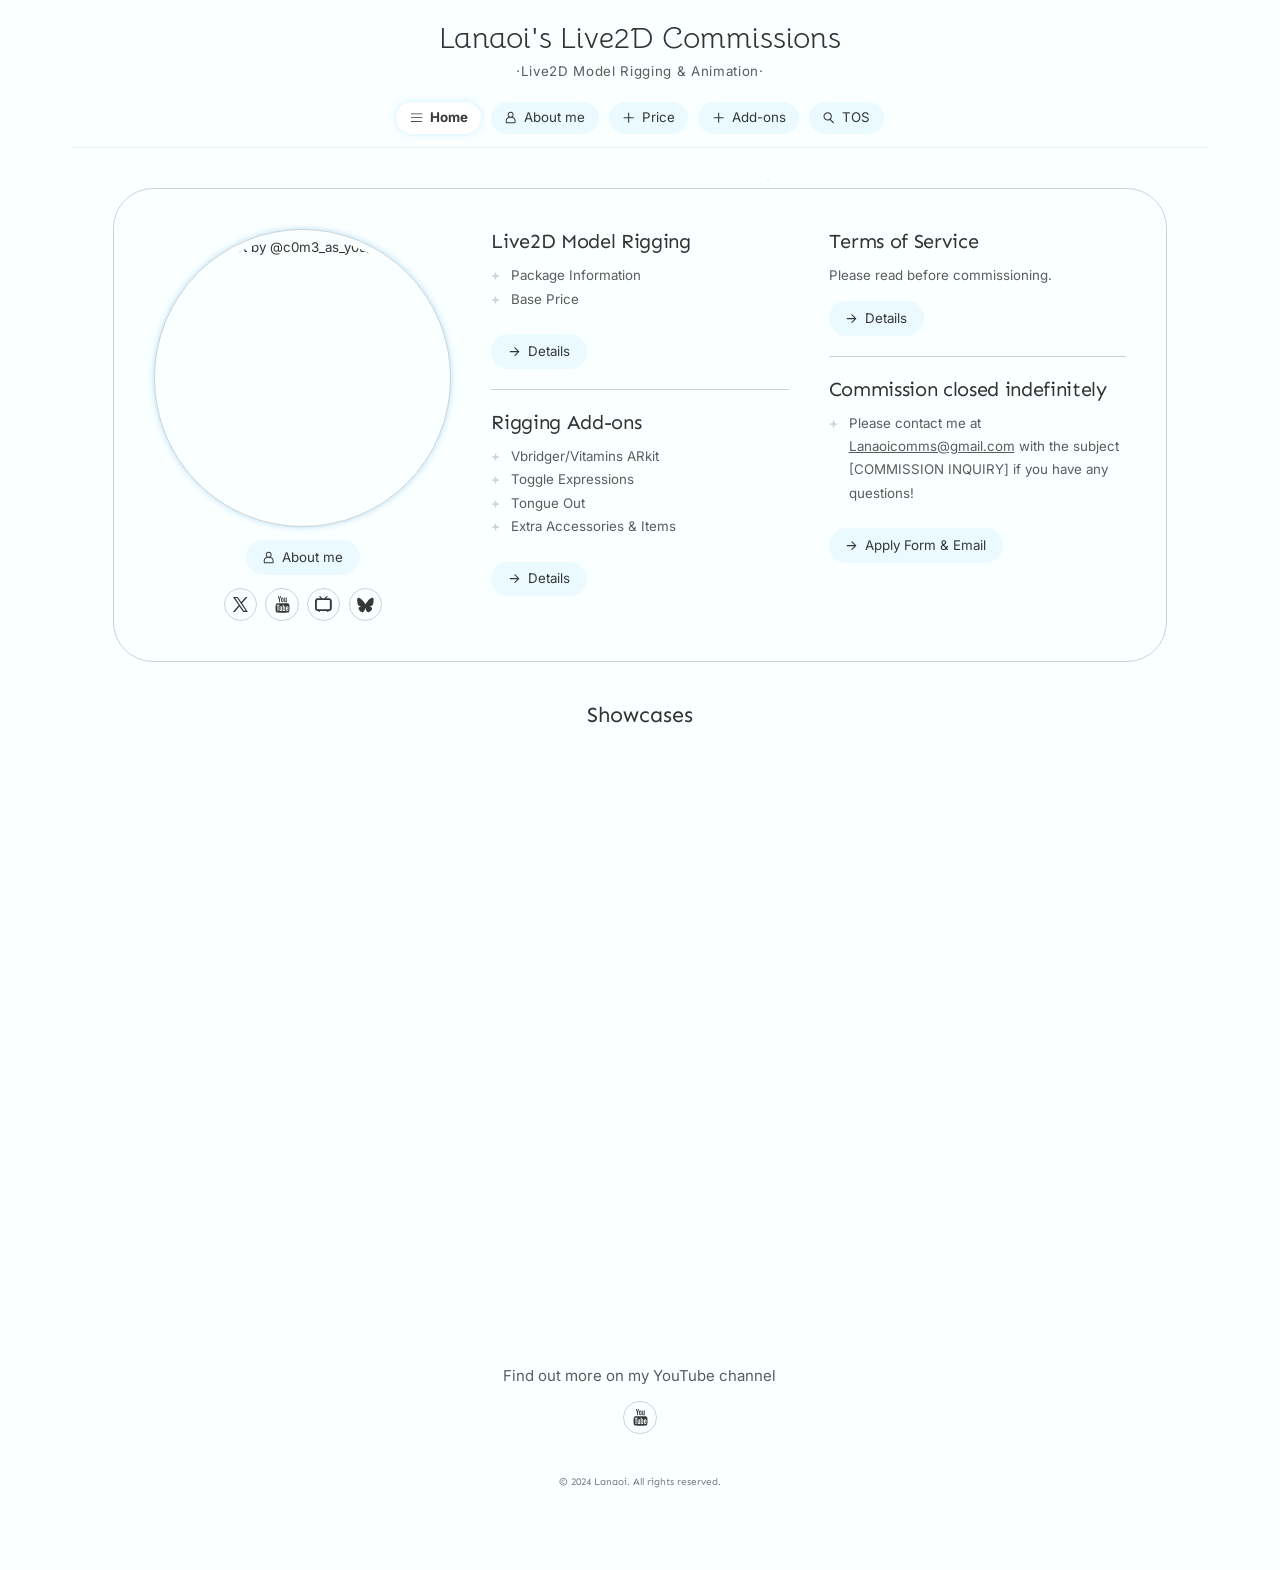
==== index.html @ 744240c7 "Fix back-to-top button not showing after browser back navigation" ====
<!DOCTYPE html>
<html lang="en">
<head>
  <meta charset="utf-8" />
  <meta name="viewport" content="width=device-width, initial-scale=1" />
  <title>Lanaoi Commissions</title>
  <meta name="description" content="Live2D Rigging Commission" />
  <link rel="preconnect" href="https://fonts.googleapis.com" />
  <link rel="preconnect" href="https://fonts.gstatic.com" crossorigin />
  <link href="https://fonts.googleapis.com/css2?display=swap&family=Sen:wght@400;700&family=Bellota:wght@400&family=Inter:wght@300;400" rel="stylesheet" />
  <link rel="stylesheet" href="css/style.css" />
</head>
<body>
  <svg xmlns="http://www.w3.org/2000/svg" style="display:none">
    <symbol id="icon-x" viewBox="0 0 40 40"><path d="M36,36l-12.4-18.3,11.6-13.7h-4l-9.4,11-7.5-11H4.2l12,17.7-12.2,14.3h4l9.9-11.7,7.9,11.7h10.2ZM13,6.6l18.2,26.9h-4L9,6.6h4Z"/></symbol>
    <symbol id="icon-youtube" viewBox="0 0 40 40"><path d="M24.3,27v4.2c0,.9-.3,1.3-.8,1.3-.3,0-.6-.1-.9-.4v-6c.3-.3.6-.4.9-.4C24,25.6,24.3,26.1,24.3,27ZM31.1,27v.9h-1.8V27c0-.9.3-1.4.9-1.4C30.8,25.6,31.1,26.1,31.1,27ZM11.7,22.6h2.1v-1.9H7.6v1.9h2.1v11.4h2ZM17.5,34.1h1.8v-9.9h-1.8v7.6c-.4.6-.8.8-1.1.8-.2,0-.4-.1-.4-.4,0,0,0-.3,0-.7v-7.3h-1.8V32c0,.7.1,1.1.2,1.5.2.5.5.7,1.2.7.6,0,1.3-.4,2-1.2ZM26.1,31.1v-4c0-1-.1-1.6-.2-2-.2-.7-.7-1.1-1.4-1.1-.7,0-1.3.4-1.9,1.1v-4.4h-1.8v13.3h1.8v-1c.6.7,1.2,1.1,1.9,1.1.7,0,1.2-.4,1.4-1.1C26,32.7,26.1,32.1,26.1,31.1ZM32.9,30.9v-.3H31c0,.7,0,1.1,0,1.2-.1.5-.4.7-.8.7-.6,0-.9-.5-.9-1.4v-1.7h3.6v-2.1c0-1.1-.2-1.8-.5-2.3-.5-.7-1.2-1-2.1-1-.9,0-1.6.3-2.1,1-.4.5-.6,1.3-.6,2.3v3.5c0,1.1.2,1.8.6,2.3.5.7,1.2,1,2.2,1,1,0,1.7-.4,2.2-1.1.2-.4.4-.7.4-1.1C32.9,31.9,32.9,31.5,32.9,30.9ZM20.7,12.5V8.3c0-.9-.3-1.4-.9-1.4-.6,0-.9.5-.9,1.4v4.2c0,.9.3,1.4.9,1.4C20.4,14,20.7,13.5,20.7,12.5ZM35.1,27.6c0,3.1-.2,5.5-.5,7-.2.8-.6,1.5-1.2,2-.6.5-1.3.8-2,.9-2.5.3-6.2.4-11.1.4s-8.7-.1-11.1-.4c-.8-.1-1.5-.4-2.1-.9-.6-.5-1-1.2-1.2-2-.3-1.5-.5-3.8-.5-7,0-3.1.2-5.5.5-7,.2-.8.6-1.5,1.2-2,.6-.5,1.3-.9,2.1-.9,2.5-.3,6.2-.4,11.1-.4s8.7.1,11.1.4c.8.1,1.5.4,2.1.9.6.5,1,1.2,1.2,2C34.9,22.1,35.1,24.4,35.1,27.6ZM15.1,2h2l-2.4,8v5.4h-2V10c-.2-1-.6-2.4-1.2-4.3-.5-1.4-.9-2.6-1.3-3.8h2.1l1.4,5.3L15.1,2ZM22.5,8.7v3.5c0,1.1-.2,1.9-.6,2.4-.5.7-1.2,1-2.1,1-.9,0-1.6-.3-2.1-1-.4-.5-.6-1.3-.6-2.4V8.7c0-1.1.2-1.9.6-2.3.5-.7,1.2-1,2.1-1,.9,0,1.6.3,2.1,1C22.3,6.8,22.5,7.6,22.5,8.7ZM29.2,5.4v10h-1.8v-1.1c-.7.8-1.4,1.2-2.1,1.2-.6,0-1-.2-1.2-.7C24,14.5,24,14,24,13.4V5.4h1.8v7.4c0,.4,0,.7,0,.7,0,.3.2.4.4.4.4,0,.7-.3,1.1-.9V5.4Z"/></symbol>
    <symbol id="icon-bilibili" viewBox="0 0 40 40"><path d="M37.8,28.4c0,.3-.1.6-.1.8-.2.6-.3,1.2-.6,1.7-.2.4-.5.8-.7,1.2-.2.3-.4.5-.7.7-.2.2-.5.4-.7.5-.5.3-1,.5-1.5.6-.3,0-.6.1-.9.1-.5,0-.9,0-1.4,0-.2,0-.2,0-.2.1,0,.3-.1.7-.3,1-.2.3-.5.6-.8.7-.2.1-.4.2-.7.2-.1,0-.3,0-.4,0-.1,0-.3-.1-.4-.1-.3-.1-.6-.3-.8-.5C27.2,35,27,34.6,27,34.2c0-.1-.1-.2-.2-.2,0,0-.1,0-.1,0-4.5,0-9,0-13.4,0-.1,0-.2,0-.2.2-.1.9-.7,1.6-1.6,1.8-.1,0-.2,0-.3,0-.1,0-.2,0-.3,0-.1,0-.3-.1-.4-.1-.3-.1-.6-.3-.8-.5-.3-.3-.5-.7-.5-1.2C9.1,34,9.1,34,9,34c-.4,0-.8,0-1.3,0-.5,0-1,0-1.4-.2-.7-.2-1.3-.5-1.8-.9-.7-.6-1.2-1.2-1.6-2-.3-.6-.5-1.2-.6-1.8,0-.1,0-.2,0-.3,0-.3-.1-.6-.1-.9,0-3.8,0-7.7,0-11.5,0-1.2,0-2.4,0-3.6,0-.5.1-.9.2-1.4.2-.6.4-1.1.7-1.6.2-.3.4-.6.6-.9.2-.3.5-.5.8-.8.2-.2.5-.4.7-.5C5.6,7.4,6,7.2,6.4,7.1,6.9,7,7.4,7,7.9,7c.5,0,1,0,1.5,0,.2,0,.4,0,.6,0,.2,0,.3,0,.5,0,.2,0,.5,0,.7,0,.5,0,1,0,1.5,0,.2,0,.4,0,.5,0,.1,0,.2,0,.4,0,.1,0,.2,0,.3,0,.2,0,.4,0,.6,0,0-.1-.1-.1-.1-.1C14,6.6,13.7,6.3,13.4,6c-.3-.3-.5-.5-.8-.8C12.4,5,12.2,4.8,12,4.6c-.2-.2-.5-.5-.7-.7-.4-.5-.3-1.2.2-1.6.2-.1.4-.2.5-.3.1,0,.3,0,.4,0,.2.1.4.2.6.3.2.2.4.4.5.5.4.4.9.9,1.3,1.3.5.5.9.9,1.4,1.4.3.3.5.5.8.8.2.2.4.4.6.6,0,0,.1.1.2.1.4,0,.8,0,1.2,0,.4,0,.7,0,1.1,0,.3,0,.7,0,1,0,.3,0,.6,0,.9,0,.1,0,.3,0,.4-.1.2-.2.3-.3.5-.5.5-.5.9-.9,1.4-1.4C24.6,4.7,25,4.3,25.3,4c.5-.5,1-1,1.4-1.5C27,2.3,27.3,2.1,27.6,2c.1,0,.2,0,.4,0,.3.1.6.3.8.6C29,2.9,29,3.2,28.9,3.6c-.1.3-.3.5-.5.7-.4.4-.8.8-1.1,1.1-.4.4-.9.9-1.3,1.3-.1.1-.1.1-.1.2.1,0,.2,0,.2,0,.3,0,.6,0,.9,0,.2,0,.4,0,.6,0,.3,0,.6,0,.8,0,.5,0,1,0,1.5,0,.3,0,.5,0,.8,0,.1,0,.3,0,.4,0,.3,0,.6,0,.9,0,.3,0,.6,0,.9,0,.5,0,1,.2,1.4.4.4.2.8.5,1.2.8.3.2.5.5.8.8.5.6.8,1.2,1.1,1.9.2.5.3,1.1.4,1.6,0,.1,0,.2.1.4,0,5,0,10.1,0,15.1C37.9,28.2,37.8,28.3,37.8,28.4ZM33.3,11.4c-.2-.3-.5-.5-.8-.7-.3-.1-.6-.2-.9-.2-3.9,0-7.8,0-11.6,0,0,0,0,0,0,0-.9,0-1.8,0-2.8,0-3,0-6,0-8.9,0-.5,0-1,.2-1.4.5-.5.5-.8,1.1-.8,1.8,0,5,0,9.9,0,14.9,0,.3,0,.6.1.9.1.3.2.5.3.8.1.2.3.4.5.6.2.1.4.3.6.3.3.1.6.1.9.1,2,0,4,0,6,0,.7,0,1.5,0,2.2,0,1.5,0,3.1,0,4.6,0,2,0,4,0,6.1,0,1.5,0,2.9,0,4.4,0,.4,0,.8-.2,1.1-.5.4-.3.6-.8.7-1.2.1-.3.1-.6.1-.9,0-4.9,0-9.8,0-14.8C33.8,12.4,33.7,11.9,33.3,11.4Z"/></symbol>
    <symbol id="icon-bluesky" viewBox="0 0 40 40"><path d="M20,19.7c-1.6-3.1-5.9-8.8-9.9-11.6C6.2,5.4,4.8,5.9,3.8,6.3,2.7,6.8,2.5,8.5,2.5,9.5s.6,8.2.9,9.4c1.2,4,5.4,5.3,9.3,4.9.2,0,.4-.1.6-.1-.2,0-.4.1-.6.1C7,24.7,1.9,26.8,8.6,34.2c7.3,7.6,10-1.6,11.4-6.3,1.4,4.7,3,13.5,11.3,6.3,6.2-6.3,1.7-9.5-4-10.3-.2,0-.4,0-.6-.1.2,0,.4.1.6.1,3.9.4,8.1-.9,9.3-4.9.4-1.2.9-8.4.9-9.4s-.2-2.7-1.3-3.2c-1-.4-2.4-.9-6.3,1.8C25.9,10.9,21.6,16.7,20,19.7Z"/></symbol>
    <symbol id="icon-link" viewBox="0 0 40 40"><path d="M36.5,12.7c0,.7-.7,1.1-1.3.8l-3-2.9-11.1,11.1c-.4.3-.8.5-1.3.2-.3-.1-1.6-1.5-1.8-1.7-.2-.3-.2-.7,0-1,3.3-3.5,7.8-7.8,11.2-11.2,0,0,0,0,.1,0h0c0,0-3.1-3.2-3.1-3.2-.4-.5,0-1.2.5-1.2h9.2c.3.2.5.4.5.8v8.6ZM20.9,9.1h-12.4c-1.5.2-2.5,1.3-2.6,2.8v18.5c0,1.3.9,2.5,2.3,2.7,6.8.2,13.6,0,20.4,0,1.5,0,2.6-1,2.8-2.5v-10.7c.2-1.4,2.1-1.5,2.4,0v10.8c-.2,2.6-2.4,4.7-4.9,4.8H8.4c-2.6-.2-4.7-2.3-4.9-4.9V11.7c.2-2.7,2.2-5,5-5h12.3c1.5.2,1.5,2.2,0,2.4Z"/></symbol>
    <symbol id="icon-arrow-right" viewBox="0 0 40 40"><path d="M34.1,19.9c0,.3-.1.3-.1.4L21.3,33.1c-.1.1-.1.1-.4.1-.3,0-.3-.1-.4-.1L19,31.6c-.1-.1-.1-.1-.1-.4s.1-.3.1-.4l9.2-9.2H5.8c-.1,0-.2,0-.2,0,0,0,0,0,0,0-.1-.1-.1-.2-.1-.4v-2.5c0-.2.1-.4.1-.5,0,0,.1,0,.2,0h22.4L19,9c-.1-.1-.1-.1-.1-.4,0-.3.1-.3.1-.4l1.5-1.5c.1-.1.1-.1.4-.1.3,0,.3.1.4.1L34,19.5C34,19.6,34.1,19.6,34.1,19.9Z"/></symbol>
    <symbol id="icon-user" viewBox="0 0 40 40"><path d="M31.6,36.5H8.4c-1.7,0-3.1-1.4-3.1-3.1v-4.6c0-3.8,1.8-6.9,5.2-9,1.1-.7,2.4-1.2,3.8-1.6-.8-.7-1.5-1.5-2-2.4-.8-1.3-1.2-2.9-1.2-4.4,0-4.9,4-8.9,8.9-8.9s8.9,4,8.9,8.9c0,1.6-.4,3.1-1.2,4.4-.5.9-1.2,1.7-2,2.4,1.4.4,2.7,1,3.8,1.6,3.4,2,5.2,5.1,5.2,9v4.6C34.7,35.1,33.3,36.5,31.6,36.5ZM20,5.4c-3.3,0-6,2.7-6,6s2.7,6,6,6,6-2.7,6-6S23.3,5.4,20,5.4ZM8.2,28.8v4.6c0,.1.1.2.2.2h23.2c.1,0,.2-.1.2-.2v-4.6c0-3-1.4-5.2-4.2-6.7-2-1.1-4.9-1.8-7.7-1.8C15.6,20.3,8.2,22.1,8.2,28.8Z"/></symbol>
    <symbol id="icon-menu" viewBox="0 0 40 40"><path d="M3,32.2v-1.6c0-.3.2-.5.5-.5l33-.1c.3,0,.5.2.5.5v1.6c0,.3-.2.5-.5.5l-33,.1C3.2,32.7,3,32.5,3,32.2ZM3,20.8v-1.6c0-.3.2-.5.5-.5l33-.1c.3,0,.5.2.5.5v1.6c0,.3-.2.5-.5.5l-33,.1C3.2,21.3,3,21.1,3,20.8ZM3,9.5V7.9c0-.3.2-.5.5-.5l33-.1c.3,0,.5.2.5.5v1.6c0,.3-.2.5-.5.5L3.5,10C3.2,10,3,9.8,3,9.5Z"/></symbol>
    <symbol id="icon-plus" viewBox="0 0 40 40"><path d="M34.5,21.6H21.6v12.9c0,.3-.2.5-.5.5h-2.2c-.3,0-.5-.2-.5-.5V21.6H5.5c-.3,0-.5-.2-.5-.5v-2.2c0-.3.2-.5.5-.5h12.9V5.5c0-.3.2-.5.5-.5h2.2c.3,0,.5.2.5.5v12.9h12.9c.3,0,.5.2.5.5v2.2C35,21.4,34.8,21.6,34.5,21.6Z"/></symbol>
    <symbol id="icon-search" viewBox="0 0 40 40"><path d="M35.8,36.5l-.1.1c-.6.6-1.6.6-2.3,0l-9.7-9.7c-1.9,1.2-4.2,1.9-6.6,1.9-7,0-12.7-5.7-12.7-12.7S9.9,3.4,17,3.4s12.7,5.7,12.7,12.7c0,3.4-1.3,6.4-3.4,8.7l9.5,9.5C36.4,34.9,36.4,35.9,35.8,36.5ZM17,6.5c-5.3,0-9.6,4.3-9.6,9.6s4.3,9.6,9.6,9.6,9.6-4.3,9.6-9.6S22.2,6.5,17,6.5Z"/></symbol>
  </svg>

  <div class="site-wrapper">
    <header class="site-header">
      <h1><a href="index.html" style="text-decoration:none">Lanaoi's Live2D Commissions</a></h1>
      <p class="subtitle">&middot;Live2D Model Rigging &amp; Animation&middot;</p>
      <nav class="nav-pills">
        <a href="index.html" class="active"><svg><use href="#icon-menu"></use></svg> Home</a>
        <a href="about.html"><svg><use href="#icon-user"></use></svg> About me</a>
        <a href="price.html"><svg><use href="#icon-plus"></use></svg> Price</a>
        <a href="addons.html"><svg><use href="#icon-plus"></use></svg> Add-ons</a>
        <a href="tos.html"><svg><use href="#icon-search"></use></svg> TOS</a>
      </nav>
    </header>

    <section>
      <div class="home-card">
        <div class="profile-col">
          <img class="profile-avatar" src="https://lanaoi.carrd.co/assets/images/image06.jpg?v=02ad5956" alt="Art by @c0m3_as_y0u_ar3" />
          <a class="btn-pill" href="about.html"><svg><use href="#icon-user"></use></svg> About me</a>
          <div class="social-icons" style="margin-top:1rem">
            <a href="https://twitter.com/Lanaoi719" target="_blank" rel="noopener noreferrer" aria-label="X"><svg><use href="#icon-x"></use></svg></a>
            <a href="https://youtube.com/@Lanaoi719?si=DncUWFIbH9h5uzIj" target="_blank" rel="noopener noreferrer" aria-label="YouTube"><svg><use href="#icon-youtube"></use></svg></a>
            <a href="https://space.bilibili.com/1474270?spm_id_from=333.1007.0.0" target="_blank" rel="noopener noreferrer" aria-label="Bilibili"><svg><use href="#icon-bilibili"></use></svg></a>
            <a href="https://bsky.app/profile/lanaoi.bsky.social" target="_blank" rel="noopener noreferrer" aria-label="Bluesky"><svg><use href="#icon-bluesky"></use></svg></a>
          </div>
        </div>
        <div>
          <h2 class="section-title">Live2D Model Rigging</h2>
          <ul class="feature-list"><li>Package Information</li><li>Base Price</li></ul>
          <a class="btn-pill" href="price.html"><svg><use href="#icon-arrow-right"></use></svg> Details</a>
          <hr class="divider" />
          <h2 class="section-title">Rigging Add-ons</h2>
          <ul class="feature-list"><li>Vbridger/Vitamins ARkit</li><li>Toggle Expressions</li><li>Tongue Out</li><li>Extra Accessories &amp; Items</li></ul>
          <a class="btn-pill" href="addons.html"><svg><use href="#icon-arrow-right"></use></svg> Details</a>
        </div>
        <div>
          <h2 class="section-title">Terms of Service</h2>
          <p class="description">Please read before commissioning.</p>
          <a class="btn-pill" href="tos.html"><svg><use href="#icon-arrow-right"></use></svg> Details</a>
          <hr class="divider" />
          <h2 class="section-title">Commission closed indefinitely</h2>
          <ul class="feature-list"><li>Please contact me at <a href="mailto:Lanaoicomms@gmail.com">Lanaoicomms@gmail.com</a> with the subject [COMMISSION INQUIRY] if you have any questions!</li></ul>
          <a class="btn-pill" href="https://docs.google.com/document/d/1G4-PSo_Z0kgheVoslMBqGuM0feuA8CiakIXGIeb2uQw/edit?usp=drive_link" target="_blank" rel="noopener noreferrer"><svg><use href="#icon-arrow-right"></use></svg> Apply Form &amp; Email</a>
        </div>
      </div>
    </section>

    <section>
      <h2 class="section-title-center">Showcases</h2>
      <div class="showcase-grid">
        <iframe src="https://www.youtube-nocookie.com/embed/ubpQ_jQzK7U?rel=0&controls=1" allowfullscreen loading="lazy" title="Showcase 1"></iframe>
        <iframe src="https://www.youtube-nocookie.com/embed/nT0N4vf6Z3I?rel=0&controls=1" allowfullscreen loading="lazy" title="Showcase 2"></iframe>
        <iframe src="https://www.youtube-nocookie.com/embed/P_LxTWIALAU?rel=0&controls=1" allowfullscreen loading="lazy" title="Showcase 3"></iframe>
        <iframe src="https://www.youtube-nocookie.com/embed/eMAy3ddNMyk?rel=0&controls=1" allowfullscreen loading="lazy" title="Showcase 4"></iframe>
      </div>
      <p class="showcase-footer">Find out more on my YouTube channel</p>
      <div class="social-icons">
        <a href="https://www.youtube.com/channel/UCsld0b9fE2-iwyiKENYvE5g" target="_blank" rel="noopener noreferrer" aria-label="YouTube"><svg><use href="#icon-youtube"></use></svg></a>
      </div>
    </section>

    <footer class="site-footer"><p>&copy; 2024 Lanaoi. All rights reserved.</p></footer>
  </div>
  <button class="back-to-top" id="backToTop" aria-label="Back to top">&uarr;</button>
  <script>var b=document.getElementById('backToTop');function c(){b.classList.toggle('visible',window.scrollY>300)}window.addEventListener('scroll',c);window.addEventListener('pageshow',c);c();b.addEventListener('click',function(){window.scrollTo({top:0,behavior:'smooth'})});</script>
</body>
</html>
---- css/style.css ----
/* ===== Reset & Base ===== */
*,
*::before,
*::after {
  box-sizing: border-box;
  margin: 0;
  padding: 0;
}

html {
  font-size: 14pt;
  scroll-behavior: smooth;
}

body {
  font-family: 'Inter', sans-serif;
  color: #333;
  background-color: #faffff;
  line-height: 1.6;
  min-height: 100vh;
  overflow-x: hidden;
}

/* Starry background */
body::before {
  content: '';
  position: fixed;
  top: 0;
  left: 0;
  width: 100vw;
  height: 100vh;
  pointer-events: none;
  z-index: 0;
  background-image: radial-gradient(1px 1px at 20% 30%, #c5e8f0 0%, transparent 100%),
    radial-gradient(1px 1px at 40% 70%, #b7dcf7 0%, transparent 100%),
    radial-gradient(1.5px 1.5px at 60% 20%, #c5e8f0 0%, transparent 100%),
    radial-gradient(1px 1px at 80% 50%, #b7dcf7 0%, transparent 100%),
    radial-gradient(1.5px 1.5px at 10% 80%, #c5e8f0 0%, transparent 100%),
    radial-gradient(1px 1px at 70% 90%, #b7dcf7 0%, transparent 100%),
    radial-gradient(1.2px 1.2px at 30% 50%, #c5e8f0 0%, transparent 100%),
    radial-gradient(1px 1px at 90% 10%, #b7dcf7 0%, transparent 100%),
    radial-gradient(1.5px 1.5px at 50% 40%, #c5e8f0 0%, transparent 100%),
    radial-gradient(1px 1px at 15% 60%, #b7dcf7 0%, transparent 100%);
  opacity: 0.7;
}

a {
  color: inherit;
  text-decoration: underline;
  transition: color 0.25s ease;
}

a:hover {
  text-decoration: none;
}

img {
  max-width: 100%;
  height: auto;
  display: block;
}

ul,
ol {
  list-style: none;
}

h1,
h2,
h3 {
  font-family: 'Sen', sans-serif;
  font-weight: 700;
  line-height: 1.25;
}

/* ===== Layout ===== */
.site-wrapper {
  position: relative;
  z-index: 2;
  max-width: 85rem;
  margin: 0 auto;
  padding: 4rem 3rem;
}

section {
  margin-bottom: 3rem;
  animation: fadeInUp 0.6s ease both;
}

@keyframes fadeInUp {
  from {
    opacity: 0;
    transform: translateY(0.5rem);
  }
  to {
    opacity: 1;
    transform: translateY(0);
  }
}

/* ===== Header ===== */
.site-header {
  text-align: center;
  margin-bottom: 3rem;
  position: sticky;
  top: 0;
  z-index: 100;
  background: rgba(250, 255, 255, 0.92);
  backdrop-filter: blur(10px);
  -webkit-backdrop-filter: blur(10px);
  padding: 1.5rem 0 1rem;
  margin: -4rem -3rem 3rem;
  padding-left: 3rem;
  padding-right: 3rem;
  border-bottom: 1px solid rgba(0, 0, 0, 0.06);
}

/* ===== Back to Top ===== */
.back-to-top {
  position: fixed;
  bottom: 2rem;
  right: 2rem;
  width: 3rem;
  height: 3rem;
  border-radius: 50%;
  background: rgba(158, 226, 255, 0.4);
  border: 1px solid rgba(0, 0, 0, 0.12);
  color: rgba(0, 0, 0, 0.6);
  font-size: 1.25rem;
  cursor: pointer;
  display: flex;
  align-items: center;
  justify-content: center;
  opacity: 0;
  visibility: hidden;
  transition: opacity 0.3s ease, visibility 0.3s ease, transform 0.25s ease, background-color 0.25s ease;
  z-index: 99;
  backdrop-filter: blur(6px);
  -webkit-backdrop-filter: blur(6px);
}

.back-to-top.visible {
  opacity: 1;
  visibility: visible;
}

.back-to-top:hover {
  background: #fff;
  transform: scale(1.1);
}

.site-header h1 {
  font-family: 'Bellota', sans-serif;
  font-size: 2.25em;
  font-weight: 400;
  margin-bottom: 0.25rem;
}

.site-header .subtitle {
  color: rgba(0, 0, 0, 0.64);
  font-size: 1em;
  letter-spacing: 0.05rem;
}

/* ===== Navigation ===== */
.nav-pills {
  display: flex;
  flex-wrap: wrap;
  justify-content: center;
  gap: 0.75rem;
  margin-top: 1.5rem;
}

.nav-pills a {
  display: inline-flex;
  align-items: center;
  gap: 0.5rem;
  padding: 0.4rem 1rem;
  border-radius: 2.5rem;
  background: rgba(158, 226, 255, 0.18);
  color: rgba(0, 0, 0, 0.78);
  text-decoration: none;
  font-size: 1em;
  transition: transform 0.25s ease, background-color 0.25s ease;
}

.nav-pills a:hover {
  background-color: #fff;
  transform: scale(1.06);
}

.nav-pills a.active {
  background-color: #fff;
  font-weight: 700;
  box-shadow: 0 0 0.5rem rgba(158, 226, 255, 0.5);
}

.nav-pills a svg {
  width: 1em;
  height: 1em;
  fill: currentColor;
}

/* ===== Home Section — 3 Column Card ===== */
.home-card {
  border: 1px solid rgba(0, 0, 0, 0.18);
  border-radius: 3rem;
  padding: 3rem;
  display: grid;
  grid-template-columns: 1fr 1fr 1fr;
  gap: 3rem;
}

.home-card .profile-col {
  text-align: center;
}

.profile-avatar {
  width: 100%;
  aspect-ratio: 1;
  border-radius: 50%;
  border: 1px solid rgba(0, 0, 0, 0.18);
  box-shadow: 0 0 0.5rem #b7dcf7;
  padding: 0.5rem;
  object-fit: cover;
}

/* Social icons */
.social-icons {
  display: flex;
  justify-content: center;
  gap: 0.625rem;
  margin-top: 1rem;
}

.social-icons a {
  display: flex;
  align-items: center;
  justify-content: center;
  width: 2.5em;
  height: 2.5em;
  border-radius: 50%;
  border: 1px solid rgba(0, 0, 0, 0.18);
  text-decoration: none;
  transition: transform 0.25s ease;
}

.social-icons a:hover {
  transform: scale(1.06);
}

.social-icons a svg {
  width: 60%;
  height: 60%;
  fill: rgba(0, 0, 0, 0.78);
}

/* Pill button (for About me, Details, etc.) */
.btn-pill {
  display: inline-flex;
  align-items: center;
  gap: 0.5rem;
  padding: 0.5rem 1.25rem;
  border-radius: 2.5rem;
  background: rgba(158, 226, 255, 0.18);
  color: rgba(0, 0, 0, 0.78);
  text-decoration: none;
  font-size: 1em;
  transition: transform 0.25s ease, background-color 0.25s ease;
  margin-top: 1rem;
}

.btn-pill:hover {
  background-color: #fff;
  transform: scale(1.06);
}

.btn-pill svg {
  width: 1em;
  height: 1em;
  fill: currentColor;
}

/* List items with + icon */
.feature-list {
  margin: 0.75rem 0;
}

.feature-list li {
  position: relative;
  padding-left: 1.5rem;
  line-height: 1.75;
  color: rgba(0, 0, 0, 0.64);
}

.feature-list li::before {
  content: '+';
  position: absolute;
  left: 0;
  color: rgba(0, 0, 0, 0.18);
  font-weight: 700;
}

/* Check list */
.check-list li {
  position: relative;
  padding-left: 1.5rem;
  line-height: 1.75;
  color: rgba(0, 0, 0, 0.64);
}

.check-list li::before {
  content: '✓';
  position: absolute;
  left: 0;
  color: rgba(0, 0, 0, 0.18);
}

/* Dividers */
.divider {
  border: none;
  border-top: 1px solid rgba(0, 0, 0, 0.18);
  margin: 1.5rem 0;
}

.divider-small {
  border: none;
  width: 1rem;
  border-top: 1px solid rgba(255, 255, 255, 0.18);
  margin: 1.5rem 0;
}

/* ===== Section Titles ===== */
.section-title {
  font-family: 'Sen', sans-serif;
  font-size: 1.5em;
  font-weight: 400;
  letter-spacing: -0.025rem;
  margin-bottom: 0.75rem;
}

.section-title-center {
  font-family: 'Sen', sans-serif;
  font-size: 1.625em;
  font-weight: 400;
  text-align: center;
  margin-bottom: 1rem;
}

.subsection-title {
  font-family: 'Sen', sans-serif;
  font-size: 1.625em;
  font-weight: 400;
  margin-bottom: 0.75rem;
}

.description {
  color: rgba(0, 0, 0, 0.64);
  line-height: 1.75;
}

/* ===== About Section ===== */
.about-intro {
  text-align: center;
  max-width: 40rem;
  margin: 0 auto 2rem;
}

.about-avatar {
  width: 18rem;
  aspect-ratio: 1;
  border-radius: 50%;
  border: 1px solid rgba(0, 0, 0, 0.18);
  box-shadow: 0 0 0.5rem #b7dcf7;
  padding: 0.5rem;
  object-fit: cover;
  margin: 0 auto 1.5rem;
}

.about-text {
  color: rgba(0, 0, 0, 0.64);
  font-size: 1em;
  line-height: 1.75;
  text-shadow: 0.088rem 0.088rem 0.125rem #d1e3ff;
}

/* Achievement grid */
.achievement-grid {
  display: grid;
  grid-template-columns: 40% 60%;
  gap: 2rem;
  align-items: center;
  margin: 1.5rem 0;
}

.achievement-grid .achievement-img {
  width: 100%;
  border-radius: 0.25rem;
  object-fit: cover;
}

.achievement-grid .achievement-img-tall {
  width: 100%;
  max-height: 45rem;
  border-radius: 0.25rem;
  object-fit: cover;
  object-position: top;
}

.achievement-grid .achievement-video {
  width: 100%;
  aspect-ratio: 16 / 9;
  border: none;
  border-radius: 0.25rem;
}

.link-icon {
  display: flex;
  align-items: center;
  justify-content: center;
  width: 2.5em;
  height: 2.5em;
  border-radius: 50%;
  border: 1px solid rgba(0, 0, 0, 0.18);
  text-decoration: none;
  transition: transform 0.25s ease;
  margin-top: 0.5rem;
}

.link-icon:hover {
  transform: scale(1.06);
}

.link-icon svg {
  width: 60%;
  height: 60%;
  fill: rgba(0, 0, 0, 0.78);
}

/* SNS Grid */
.sns-grid {
  display: grid;
  grid-template-columns: repeat(3, 1fr);
  gap: 2rem;
  text-align: center;
}

.sns-grid .sns-item img {
  border-radius: 0;
  transition: transform 0.25s ease;
  cursor: pointer;
}

.sns-grid .sns-item img:hover {
  transform: scale(1.1125);
}

/* ===== Showcase Section ===== */
.showcase-grid {
  display: grid;
  grid-template-columns: 1fr 1fr;
  gap: 1.5rem;
  margin-bottom: 1.5rem;
}

.showcase-grid iframe {
  width: 100%;
  aspect-ratio: 16 / 9;
  border: none;
  border-radius: 0.25rem;
}

.showcase-footer {
  text-align: center;
  color: rgba(0, 0, 0, 0.64);
  font-size: 1.125em;
  margin-bottom: 1rem;
}

/* ===== Price Section ===== */
.price-layout {
  display: grid;
  grid-template-columns: 60% 40%;
  gap: 2rem;
  align-items: start;
}

.package-title {
  font-family: 'Sen', sans-serif;
  font-size: 1.625em;
  font-weight: 400;
  text-align: center;
  margin-bottom: 0.75rem;
}

.bullet-list {
  margin: 0.75rem 0;
}

.bullet-list li {
  position: relative;
  padding-left: 1.25rem;
  line-height: 1.5;
  color: rgba(0, 0, 0, 0.64);
  font-size: 0.875em;
  margin-bottom: 0.5rem;
}

.bullet-list li::before {
  content: '';
  position: absolute;
  left: 0;
  top: 0.5em;
  width: 0.4em;
  height: 0.4em;
  border-radius: 50%;
  background: rgba(0, 0, 0, 0.18);
}

/* Tables */
.price-table {
  width: 100%;
  max-width: 33rem;
  margin: 1rem auto;
  border-collapse: collapse;
  text-align: center;
}

.price-table th,
.price-table td {
  font-family: 'Sen', sans-serif;
  padding: 0.25rem 0.5rem;
  font-size: 1em;
  line-height: 1.625;
}

.price-table th {
  color: #4b94bd;
  font-weight: 700;
  border-bottom: 2px solid #a5d0f0;
}

.price-table td {
  color: #4b94bd;
  border-top: 1px solid rgba(165, 208, 240, 0.37);
}

.price-table-dark th,
.price-table-dark td {
  color: #000;
}

.price-table-dark th {
  border-bottom-color: rgba(0, 0, 0, 0.18);
}

.price-table-dark td {
  border-top-color: rgba(0, 0, 0, 0.067);
}

/* Gallery preview image */
.gallery-preview {
  border-radius: 2.5rem;
  box-shadow: 0 0 1rem #b7dcf7;
  overflow: hidden;
}

.gallery-preview img {
  width: 100%;
  object-fit: cover;
}

.gallery-caption {
  text-align: center;
  font-size: 0.75em;
  color: rgba(0, 0, 0, 0.64);
  margin-top: 0.25rem;
}

/* ===== Add-ons Section ===== */
.addons-table {
  width: 100%;
  max-width: 41rem;
  margin: 0 auto 2rem;
  border-collapse: collapse;
  text-align: center;
}

.addons-table th,
.addons-table td {
  font-family: 'Sen', sans-serif;
  padding: 0.25rem 0.5rem;
  font-size: 1.125em;
  line-height: 1.25;
  letter-spacing: -0.025rem;
}

.addons-table th {
  color: #4b94bd;
  font-weight: 700;
  border-bottom: 2px solid #a5d0f0;
}

.addons-table td {
  color: #4b94bd;
  border-top: 1px solid rgba(165, 208, 240, 0.37);
}

/* Addon detail sections */
.addon-detail {
  display: grid;
  grid-template-columns: 1fr 1fr;
  gap: 2rem;
  align-items: start;
  margin: 1.5rem 0;
}

.addon-detail-3col {
  display: grid;
  grid-template-columns: 2fr 1fr 1fr;
  gap: 2rem;
  align-items: start;
  margin: 1.5rem 0;
}

.addon-gif {
  border-radius: 1.375rem;
  box-shadow: 0 0 1rem #b7dcf7;
  overflow: hidden;
  transition: transform 0.25s ease;
}

.addon-gif:hover {
  transform: scale(1.05);
}

.addon-gif img {
  width: 100%;
  height: 17.5rem;
  object-fit: cover;
}

.addon-note {
  color: rgba(0, 0, 0, 0.52);
  font-size: 0.875em;
  line-height: 1.5;
  margin-top: 0.5rem;
}

/* ===== TOS Section ===== */
.tos-list {
  max-width: 60rem;
  margin: 0 auto;
  counter-reset: tos;
}

.tos-list li {
  counter-increment: tos;
  position: relative;
  padding-left: 2rem;
  line-height: 1.75;
  color: rgba(0, 0, 0, 0.64);
  margin-bottom: 0.75rem;
}

.tos-list li::before {
  content: counter(tos) '.';
  position: absolute;
  left: 0;
  color: rgba(0, 0, 0, 0.18);
  font-weight: 400;
}

/* ===== Commission Closed Banner ===== */
.closed-banner {
  text-align: center;
  font-family: 'Inter', sans-serif;
  font-size: 1.875em;
  color: rgba(0, 0, 0, 0.64);
  text-shadow: 0.088rem 0.088rem 0.125rem #8293a8;
  margin: 2rem 0;
}

/* ===== Footer ===== */
.site-footer {
  text-align: center;
  color: rgba(0, 0, 0, 0.52);
  font-family: 'Sen', sans-serif;
  font-size: 0.75em;
  margin-top: 3rem;
  padding-bottom: 2rem;
}

/* ===== Responsive ===== */
@media (max-width: 1680px) {
  html {
    font-size: 10pt;
  }
}

@media (max-width: 980px) {
  html {
    font-size: 9pt;
  }
}

@media (max-width: 736px) {
  html {
    font-size: 11pt;
  }

  .site-wrapper {
    padding: 2rem 1.5rem;
  }

  .site-header {
    margin: -2rem -1.5rem 2rem;
    padding-left: 1.5rem;
    padding-right: 1.5rem;
  }

  .back-to-top {
    bottom: 1.25rem;
    right: 1.25rem;
  }

  .home-card {
    grid-template-columns: 1fr;
    border-radius: 2rem;
    padding: 2rem;
    gap: 2rem;
  }

  .achievement-grid {
    grid-template-columns: 1fr;
  }

  .sns-grid {
    grid-template-columns: 1fr;
  }

  .showcase-grid {
    grid-template-columns: 1fr;
  }

  .price-layout {
    grid-template-columns: 1fr;
  }

  .addon-detail {
    grid-template-columns: 1fr;
  }

  .addon-detail-3col {
    grid-template-columns: 1fr;
  }

  .nav-pills {
    gap: 0.5rem;
  }

  .nav-pills a {
    font-size: 0.9em;
    padding: 0.35rem 0.75rem;
  }

  .about-avatar {
    width: 12rem;
  }

  .profile-avatar {
    width: 80%;
  }
}

@media (max-width: 480px) {
  .nav-pills {
    flex-direction: column;
    align-items: center;
  }

  .nav-pills a {
    width: 100%;
    max-width: 16rem;
    justify-content: center;
  }
}
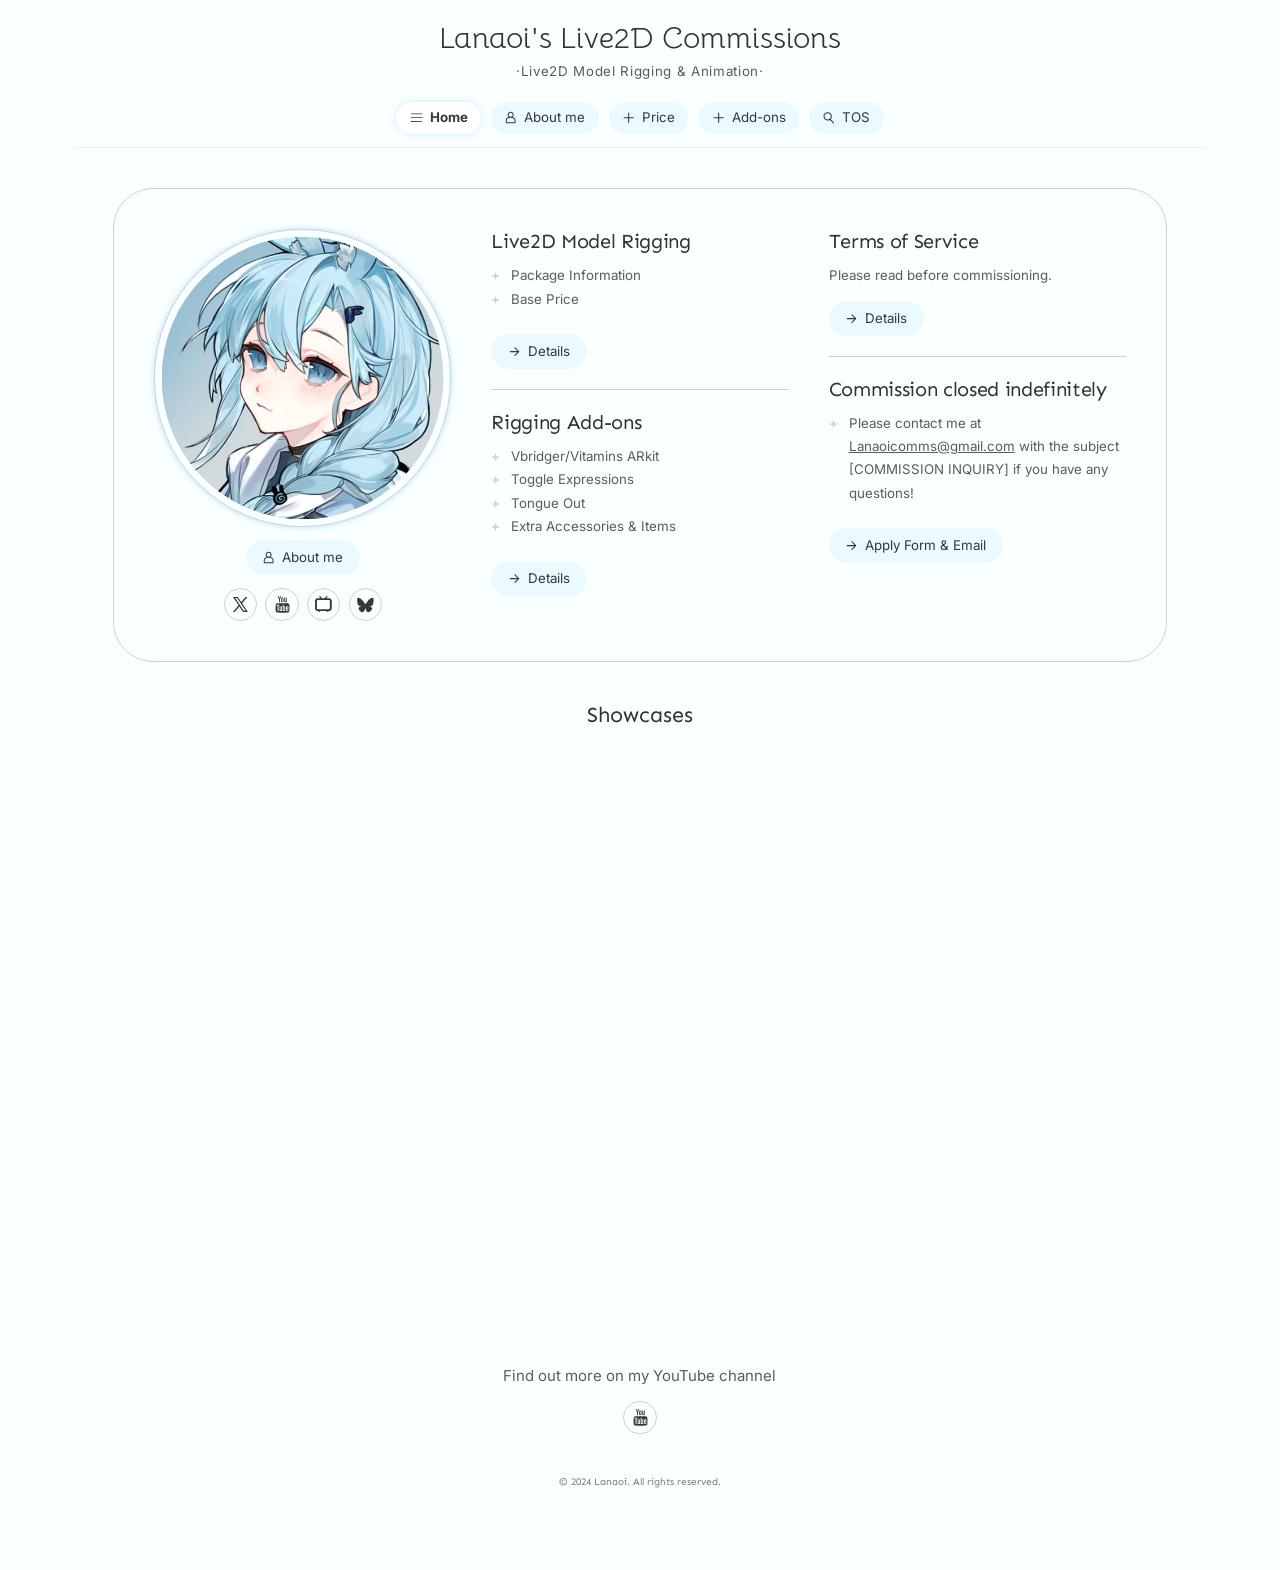
==== commit d1323a2f: "Add favicon to all pages" ====
--- a/index.html
+++ b/index.html
@@ -8,6 +8,7 @@
   <link rel="preconnect" href="https://fonts.googleapis.com" />
   <link rel="preconnect" href="https://fonts.gstatic.com" crossorigin />
   <link href="https://fonts.googleapis.com/css2?display=swap&family=Sen:wght@400;700&family=Bellota:wght@400&family=Inter:wght@300;400" rel="stylesheet" />
+  <link rel="icon" type="image/png" href="images/favicon.png" />
   <link rel="stylesheet" href="css/style.css" />
 </head>
 <body>
@@ -40,7 +41,7 @@
     <section>
       <div class="home-card">
         <div class="profile-col">
-          <img class="profile-avatar" src="https://lanaoi.carrd.co/assets/images/image06.jpg?v=02ad5956" alt="Art by @c0m3_as_y0u_ar3" />
+          <img class="profile-avatar" src="images/image06.jpg" alt="Art by @c0m3_as_y0u_ar3" />
           <a class="btn-pill" href="about.html"><svg><use href="#icon-user"></use></svg> About me</a>
           <div class="social-icons" style="margin-top:1rem">
             <a href="https://twitter.com/Lanaoi719" target="_blank" rel="noopener noreferrer" aria-label="X"><svg><use href="#icon-x"></use></svg></a>
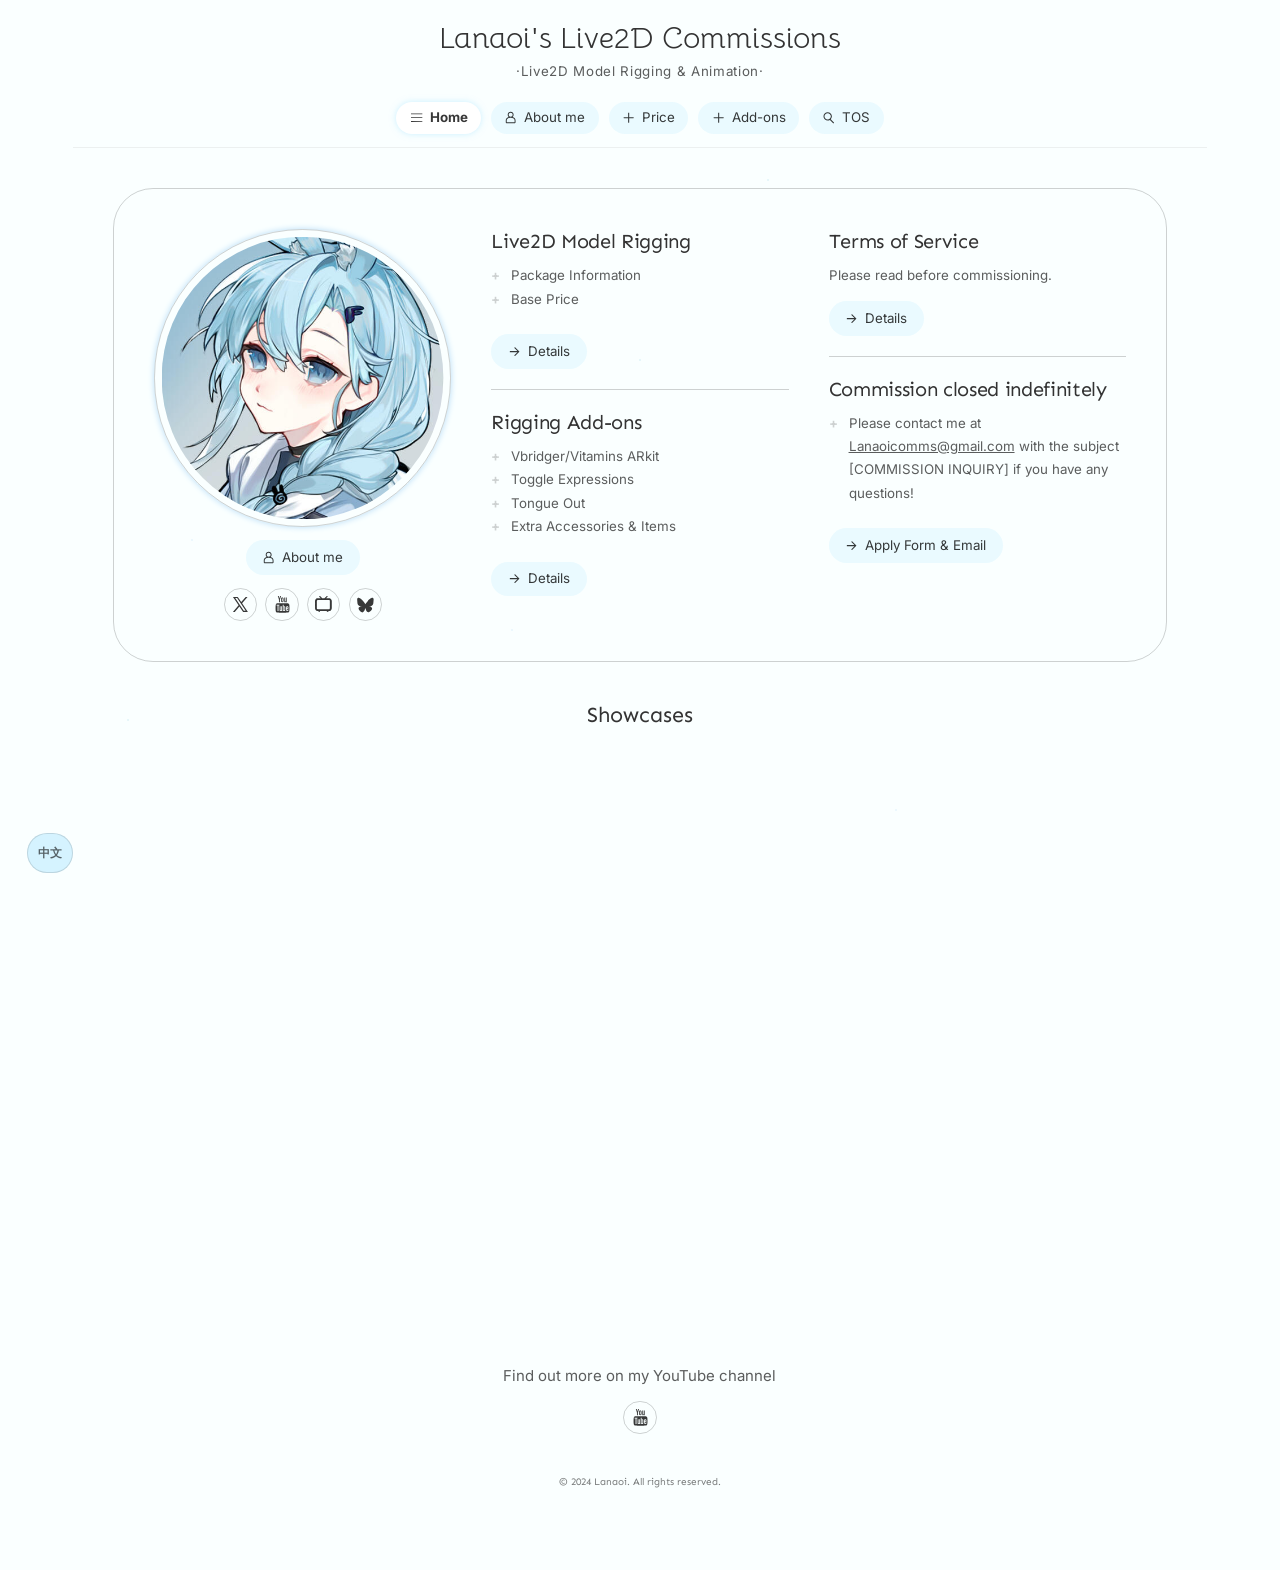
==== commit c212a846: "Add English/Chinese language toggle across all pages" ====
--- a/index.html
+++ b/index.html
@@ -27,14 +27,14 @@
 
   <div class="site-wrapper">
     <header class="site-header">
-      <h1><a href="index.html" style="text-decoration:none">Lanaoi's Live2D Commissions</a></h1>
-      <p class="subtitle">&middot;Live2D Model Rigging &amp; Animation&middot;</p>
+      <h1><a href="index.html" style="text-decoration:none" data-i18n="header.title">Lanaoi's Live2D Commissions</a></h1>
+      <p class="subtitle" data-i18n="header.subtitle">&middot;Live2D Model Rigging &amp; Animation&middot;</p>
       <nav class="nav-pills">
-        <a href="index.html" class="active"><svg><use href="#icon-menu"></use></svg> Home</a>
-        <a href="about.html"><svg><use href="#icon-user"></use></svg> About me</a>
-        <a href="price.html"><svg><use href="#icon-plus"></use></svg> Price</a>
-        <a href="addons.html"><svg><use href="#icon-plus"></use></svg> Add-ons</a>
-        <a href="tos.html"><svg><use href="#icon-search"></use></svg> TOS</a>
+        <a href="index.html" class="active"><svg><use href="#icon-menu"></use></svg> <span data-i18n="nav.home">Home</span></a>
+        <a href="about.html"><svg><use href="#icon-user"></use></svg> <span data-i18n="nav.about">About me</span></a>
+        <a href="price.html"><svg><use href="#icon-plus"></use></svg> <span data-i18n="nav.price">Price</span></a>
+        <a href="addons.html"><svg><use href="#icon-plus"></use></svg> <span data-i18n="nav.addons">Add-ons</span></a>
+        <a href="tos.html"><svg><use href="#icon-search"></use></svg> <span data-i18n="nav.tos">TOS</span></a>
       </nav>
     </header>
 
@@ -42,7 +42,7 @@
       <div class="home-card">
         <div class="profile-col">
           <img class="profile-avatar" src="images/image06.jpg" alt="Art by @c0m3_as_y0u_ar3" />
-          <a class="btn-pill" href="about.html"><svg><use href="#icon-user"></use></svg> About me</a>
+          <a class="btn-pill" href="about.html"><svg><use href="#icon-user"></use></svg> <span data-i18n="home.aboutme">About me</span></a>
           <div class="social-icons" style="margin-top:1rem">
             <a href="https://twitter.com/Lanaoi719" target="_blank" rel="noopener noreferrer" aria-label="X"><svg><use href="#icon-x"></use></svg></a>
             <a href="https://youtube.com/@Lanaoi719?si=DncUWFIbH9h5uzIj" target="_blank" rel="noopener noreferrer" aria-label="YouTube"><svg><use href="#icon-youtube"></use></svg></a>
@@ -51,43 +51,45 @@
           </div>
         </div>
         <div>
-          <h2 class="section-title">Live2D Model Rigging</h2>
-          <ul class="feature-list"><li>Package Information</li><li>Base Price</li></ul>
-          <a class="btn-pill" href="price.html"><svg><use href="#icon-arrow-right"></use></svg> Details</a>
+          <h2 class="section-title" data-i18n="home.rigging">Live2D Model Rigging</h2>
+          <ul class="feature-list"><li data-i18n="home.package">Package Information</li><li data-i18n="home.baseprice">Base Price</li></ul>
+          <a class="btn-pill" href="price.html"><svg><use href="#icon-arrow-right"></use></svg> <span data-i18n="home.details">Details</span></a>
           <hr class="divider" />
-          <h2 class="section-title">Rigging Add-ons</h2>
-          <ul class="feature-list"><li>Vbridger/Vitamins ARkit</li><li>Toggle Expressions</li><li>Tongue Out</li><li>Extra Accessories &amp; Items</li></ul>
-          <a class="btn-pill" href="addons.html"><svg><use href="#icon-arrow-right"></use></svg> Details</a>
+          <h2 class="section-title" data-i18n="home.addons">Rigging Add-ons</h2>
+          <ul class="feature-list"><li data-i18n="home.arkit">Vbridger/Vitamins ARkit</li><li data-i18n="home.toggle">Toggle Expressions</li><li data-i18n="home.tongue">Tongue Out</li><li data-i18n="home.extra">Extra Accessories &amp; Items</li></ul>
+          <a class="btn-pill" href="addons.html"><svg><use href="#icon-arrow-right"></use></svg> <span data-i18n="home.details">Details</span></a>
         </div>
         <div>
-          <h2 class="section-title">Terms of Service</h2>
-          <p class="description">Please read before commissioning.</p>
-          <a class="btn-pill" href="tos.html"><svg><use href="#icon-arrow-right"></use></svg> Details</a>
+          <h2 class="section-title" data-i18n="home.tos">Terms of Service</h2>
+          <p class="description" data-i18n="home.tosread">Please read before commissioning.</p>
+          <a class="btn-pill" href="tos.html"><svg><use href="#icon-arrow-right"></use></svg> <span data-i18n="home.details">Details</span></a>
           <hr class="divider" />
-          <h2 class="section-title">Commission closed indefinitely</h2>
-          <ul class="feature-list"><li>Please contact me at <a href="mailto:Lanaoicomms@gmail.com">Lanaoicomms@gmail.com</a> with the subject [COMMISSION INQUIRY] if you have any questions!</li></ul>
-          <a class="btn-pill" href="https://docs.google.com/document/d/1G4-PSo_Z0kgheVoslMBqGuM0feuA8CiakIXGIeb2uQw/edit?usp=drive_link" target="_blank" rel="noopener noreferrer"><svg><use href="#icon-arrow-right"></use></svg> Apply Form &amp; Email</a>
+          <h2 class="section-title" data-i18n="home.closed">Commission closed indefinitely</h2>
+          <ul class="feature-list"><li data-i18n="home.contact">Please contact me at <a href="mailto:Lanaoicomms@gmail.com">Lanaoicomms@gmail.com</a> with the subject [COMMISSION INQUIRY] if you have any questions!</li></ul>
+          <a class="btn-pill" href="https://docs.google.com/document/d/1G4-PSo_Z0kgheVoslMBqGuM0feuA8CiakIXGIeb2uQw/edit?usp=drive_link" target="_blank" rel="noopener noreferrer"><svg><use href="#icon-arrow-right"></use></svg> <span data-i18n="home.apply">Apply Form &amp; Email</span></a>
         </div>
       </div>
     </section>
 
     <section>
-      <h2 class="section-title-center">Showcases</h2>
+      <h2 class="section-title-center" data-i18n="home.showcases">Showcases</h2>
       <div class="showcase-grid">
         <iframe src="https://www.youtube-nocookie.com/embed/ubpQ_jQzK7U?rel=0&controls=1" allowfullscreen loading="lazy" title="Showcase 1"></iframe>
         <iframe src="https://www.youtube-nocookie.com/embed/nT0N4vf6Z3I?rel=0&controls=1" allowfullscreen loading="lazy" title="Showcase 2"></iframe>
         <iframe src="https://www.youtube-nocookie.com/embed/P_LxTWIALAU?rel=0&controls=1" allowfullscreen loading="lazy" title="Showcase 3"></iframe>
         <iframe src="https://www.youtube-nocookie.com/embed/eMAy3ddNMyk?rel=0&controls=1" allowfullscreen loading="lazy" title="Showcase 4"></iframe>
       </div>
-      <p class="showcase-footer">Find out more on my YouTube channel</p>
+      <p class="showcase-footer" data-i18n="home.ytfooter">Find out more on my YouTube channel</p>
       <div class="social-icons">
         <a href="https://www.youtube.com/channel/UCsld0b9fE2-iwyiKENYvE5g" target="_blank" rel="noopener noreferrer" aria-label="YouTube"><svg><use href="#icon-youtube"></use></svg></a>
       </div>
     </section>
 
-    <footer class="site-footer"><p>&copy; 2024 Lanaoi. All rights reserved.</p></footer>
+    <footer class="site-footer"><p data-i18n="footer">&copy; 2024 Lanaoi. All rights reserved.</p></footer>
   </div>
+  <button class="lang-toggle" id="langToggle">中文</button>
   <button class="back-to-top" id="backToTop" aria-label="Back to top">&uarr;</button>
   <script>var b=document.getElementById('backToTop');function c(){b.classList.toggle('visible',window.scrollY>300)}window.addEventListener('scroll',c);window.addEventListener('pageshow',c);c();b.addEventListener('click',function(){window.scrollTo({top:0,behavior:'smooth'})});</script>
+  <script src="js/lang.js"></script>
 </body>
 </html>
--- a/css/style.css
+++ b/css/style.css
@@ -149,6 +149,37 @@
   transform: scale(1.1);
 }
 
+/* Language toggle */
+.lang-toggle {
+  position: fixed;
+  bottom: 2rem;
+  left: 2rem;
+  width: auto;
+  min-width: 3rem;
+  height: 3rem;
+  padding: 0 0.75rem;
+  border-radius: 1.5rem;
+  background: rgba(158, 226, 255, 0.4);
+  border: 1px solid rgba(0, 0, 0, 0.12);
+  color: rgba(0, 0, 0, 0.6);
+  font-family: 'Sen', sans-serif;
+  font-size: 0.875rem;
+  font-weight: 700;
+  cursor: pointer;
+  display: flex;
+  align-items: center;
+  justify-content: center;
+  z-index: 99;
+  backdrop-filter: blur(6px);
+  -webkit-backdrop-filter: blur(6px);
+  transition: transform 0.25s ease, background-color 0.25s ease;
+}
+
+.lang-toggle:hover {
+  background: #fff;
+  transform: scale(1.1);
+}
+
 .site-header h1 {
   font-family: 'Bellota', sans-serif;
   font-size: 2.25em;
@@ -384,34 +415,36 @@
   text-shadow: 0.088rem 0.088rem 0.125rem #d1e3ff;
 }
 
-/* Achievement grid */
-.achievement-grid {
+/* Achievement block: image+video on top, title below centered */
+.achievement-block {
+  margin: 1.5rem 0;
+}
+
+.achievement-row {
   display: grid;
-  grid-template-columns: 40% 60%;
+  grid-template-columns: 1fr 1fr;
   gap: 2rem;
   align-items: center;
-  margin: 1.5rem 0;
-}
-
-.achievement-grid .achievement-img {
+}
+
+.achievement-row .achievement-img {
   width: 100%;
+  height: 100%;
   border-radius: 0.25rem;
   object-fit: cover;
 }
 
-.achievement-grid .achievement-img-tall {
+.achievement-row .achievement-video {
   width: 100%;
-  max-height: 45rem;
-  border-radius: 0.25rem;
-  object-fit: cover;
-  object-position: top;
-}
-
-.achievement-grid .achievement-video {
-  width: 100%;
+  height: 100%;
   aspect-ratio: 16 / 9;
   border: none;
   border-radius: 0.25rem;
+}
+
+.achievement-caption {
+  text-align: center;
+  margin-top: 1.25rem;
 }
 
 .link-icon {
@@ -724,56 +757,111 @@
     right: 1.25rem;
   }
 
+  .lang-toggle {
+    bottom: 1.25rem;
+    left: 1.25rem;
+  }
+
   .home-card {
+  grid-template-columns: 1fr;
+  border-radius: 2rem;
+  padding: 2rem;
+  gap: 2rem;
+  text-align: center;
+}
+
+.home-card > div {
+  text-align: center;
+}
+
+.home-card .section-title,
+.home-card .description {
+  text-align: center;
+}
+
+.home-card .feature-list {
+  display: inline-block;
+  text-align: left;
+}
+
+.home-card .btn-pill {
+  display: inline-flex;
+}
+
+.achievement-row {
     grid-template-columns: 1fr;
-    border-radius: 2rem;
-    padding: 2rem;
-    gap: 2rem;
-  }
-
-  .achievement-grid {
-    grid-template-columns: 1fr;
-  }
-
-  .sns-grid {
-    grid-template-columns: 1fr;
-  }
-
-  .showcase-grid {
-    grid-template-columns: 1fr;
-  }
-
-  .price-layout {
-    grid-template-columns: 1fr;
-  }
-
-  .addon-detail {
-    grid-template-columns: 1fr;
-  }
-
-  .addon-detail-3col {
-    grid-template-columns: 1fr;
-  }
-
-  .nav-pills {
-    gap: 0.5rem;
-  }
-
-  .nav-pills a {
-    font-size: 0.9em;
-    padding: 0.35rem 0.75rem;
-  }
-
-  .about-avatar {
-    width: 12rem;
-  }
-
-  .profile-avatar {
-    width: 80%;
-  }
+  }
+
+  .achievement-row .achievement-img {
+  max-height: 20rem;
+}
+
+.sns-grid {
+  grid-template-columns: 1fr;
+  gap: 1.5rem;
+}
+
+.showcase-grid {
+  grid-template-columns: 1fr;
+}
+
+.price-layout {
+  grid-template-columns: 1fr;
+}
+
+.addon-detail {
+  grid-template-columns: 1fr;
+}
+
+.addon-detail-3col {
+  grid-template-columns: 1fr;
+}
+
+.nav-pills {
+  gap: 0.5rem;
+}
+
+.nav-pills a {
+  font-size: 0.9em;
+  padding: 0.35rem 0.75rem;
+}
+
+.about-avatar {
+  width: 12rem;
+}
+
+.profile-avatar {
+  width: 60%;
+  max-width: 14rem;
+  margin: 0 auto;
+}
+
+.addon-gif img {
+  height: auto;
+}
 }
 
 @media (max-width: 480px) {
+  .site-wrapper {
+    padding: 1.5rem 1rem;
+  }
+
+  .site-header {
+    margin: -1.5rem -1rem 1.5rem;
+    padding-left: 1rem;
+    padding-right: 1rem;
+  }
+
+  .site-header h1 {
+    font-size: 1.75em;
+  }
+
+  .home-card {
+    padding: 1.5rem;
+    border-radius: 1.5rem;
+    gap: 1.5rem;
+  }
+
   .nav-pills {
     flex-direction: column;
     align-items: center;
@@ -784,4 +872,33 @@
     max-width: 16rem;
     justify-content: center;
   }
-}
+
+  .profile-avatar {
+    width: 50%;
+    max-width: 10rem;
+  }
+
+  .addons-table {
+    font-size: 0.9em;
+  }
+
+  .addons-table th,
+  .addons-table td {
+    padding: 0.2rem 0.3rem;
+    font-size: 0.95em;
+  }
+
+  .price-table th,
+  .price-table td {
+    padding: 0.2rem 0.3rem;
+    font-size: 0.9em;
+  }
+
+  .gallery-preview {
+    border-radius: 1.5rem;
+  }
+
+  .tos-list li {
+    padding-left: 1.5rem;
+  }
+}
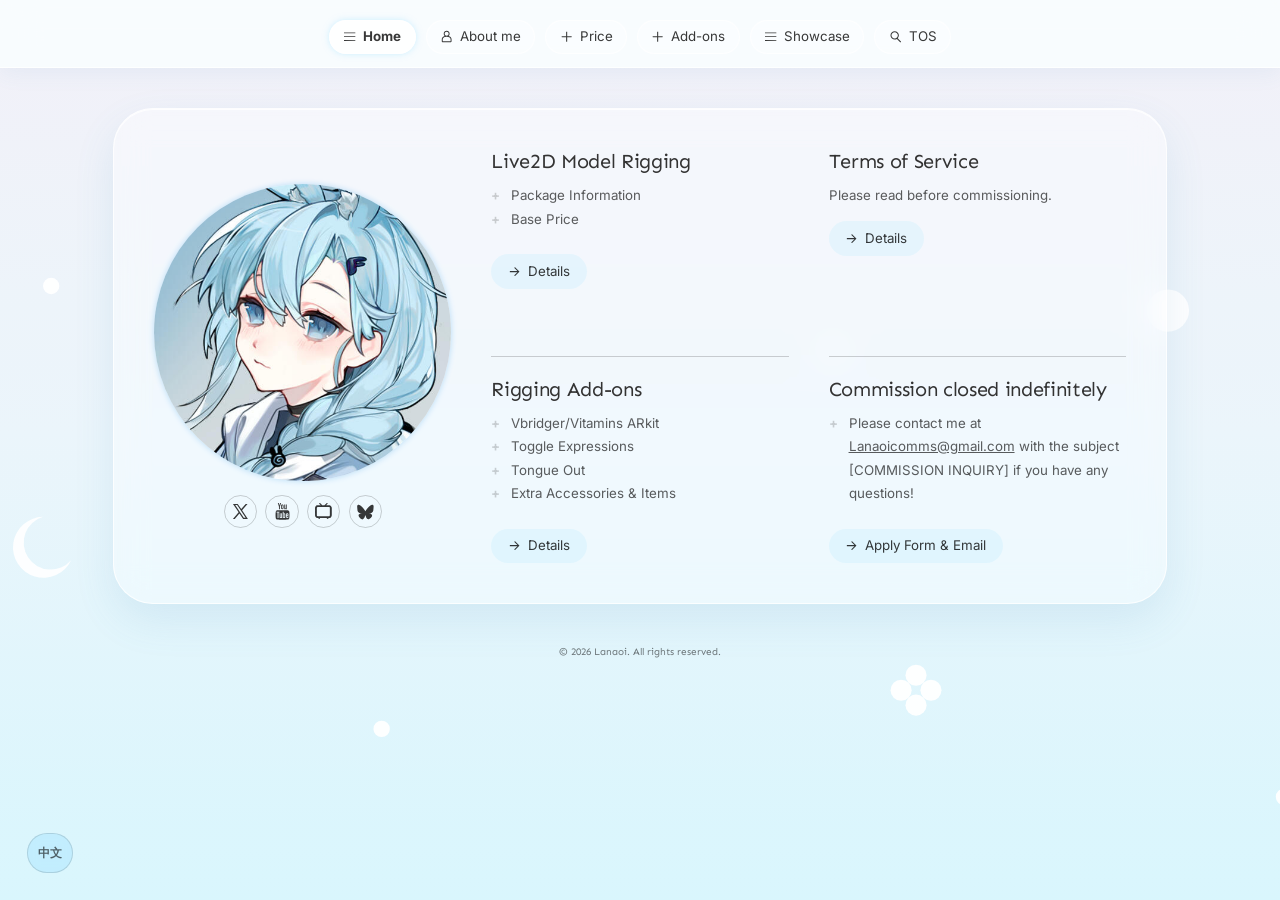
==== commit 09b91ff5: "Update commission website" ====
--- a/index.html
+++ b/index.html
@@ -7,7 +7,7 @@
   <meta name="description" content="Live2D Rigging Commission" />
   <link rel="preconnect" href="https://fonts.googleapis.com" />
   <link rel="preconnect" href="https://fonts.gstatic.com" crossorigin />
-  <link href="https://fonts.googleapis.com/css2?display=swap&family=Sen:wght@400;700&family=Bellota:wght@400&family=Inter:wght@300;400" rel="stylesheet" />
+  <link href="https://fonts.googleapis.com/css2?display=swap&family=Sen:wght@400;700&family=Inter:wght@300;400" rel="stylesheet" />
   <link rel="icon" type="image/png" href="images/favicon.png" />
   <link rel="stylesheet" href="css/style.css" />
 </head>
@@ -27,13 +27,12 @@
 
   <div class="site-wrapper">
     <header class="site-header">
-      <h1><a href="index.html" style="text-decoration:none" data-i18n="header.title">Lanaoi's Live2D Commissions</a></h1>
-      <p class="subtitle" data-i18n="header.subtitle">&middot;Live2D Model Rigging &amp; Animation&middot;</p>
       <nav class="nav-pills">
         <a href="index.html" class="active"><svg><use href="#icon-menu"></use></svg> <span data-i18n="nav.home">Home</span></a>
         <a href="about.html"><svg><use href="#icon-user"></use></svg> <span data-i18n="nav.about">About me</span></a>
         <a href="price.html"><svg><use href="#icon-plus"></use></svg> <span data-i18n="nav.price">Price</span></a>
         <a href="addons.html"><svg><use href="#icon-plus"></use></svg> <span data-i18n="nav.addons">Add-ons</span></a>
+        <a href="showcase.html"><svg><use href="#icon-menu"></use></svg> <span data-i18n="nav.showcase">Showcase</span></a>
         <a href="tos.html"><svg><use href="#icon-search"></use></svg> <span data-i18n="nav.tos">TOS</span></a>
       </nav>
     </header>
@@ -42,7 +41,6 @@
       <div class="home-card">
         <div class="profile-col">
           <img class="profile-avatar" src="images/image06.jpg" alt="Art by @c0m3_as_y0u_ar3" />
-          <a class="btn-pill" href="about.html"><svg><use href="#icon-user"></use></svg> <span data-i18n="home.aboutme">About me</span></a>
           <div class="social-icons" style="margin-top:1rem">
             <a href="https://twitter.com/Lanaoi719" target="_blank" rel="noopener noreferrer" aria-label="X"><svg><use href="#icon-x"></use></svg></a>
             <a href="https://youtube.com/@Lanaoi719?si=DncUWFIbH9h5uzIj" target="_blank" rel="noopener noreferrer" aria-label="YouTube"><svg><use href="#icon-youtube"></use></svg></a>
@@ -50,42 +48,34 @@
             <a href="https://bsky.app/profile/lanaoi.bsky.social" target="_blank" rel="noopener noreferrer" aria-label="Bluesky"><svg><use href="#icon-bluesky"></use></svg></a>
           </div>
         </div>
-        <div>
-          <h2 class="section-title" data-i18n="home.rigging">Live2D Model Rigging</h2>
-          <ul class="feature-list"><li data-i18n="home.package">Package Information</li><li data-i18n="home.baseprice">Base Price</li></ul>
-          <a class="btn-pill" href="price.html"><svg><use href="#icon-arrow-right"></use></svg> <span data-i18n="home.details">Details</span></a>
-          <hr class="divider" />
-          <h2 class="section-title" data-i18n="home.addons">Rigging Add-ons</h2>
-          <ul class="feature-list"><li data-i18n="home.arkit">Vbridger/Vitamins ARkit</li><li data-i18n="home.toggle">Toggle Expressions</li><li data-i18n="home.tongue">Tongue Out</li><li data-i18n="home.extra">Extra Accessories &amp; Items</li></ul>
-          <a class="btn-pill" href="addons.html"><svg><use href="#icon-arrow-right"></use></svg> <span data-i18n="home.details">Details</span></a>
+        <div class="home-info-column">
+          <div class="home-info-group">
+            <h2 class="section-title" data-i18n="home.rigging">Live2D Model Rigging</h2>
+            <ul class="feature-list"><li data-i18n="home.package">Package Information</li><li data-i18n="home.baseprice">Base Price</li></ul>
+            <a class="btn-pill" href="price.html"><svg><use href="#icon-arrow-right"></use></svg> <span data-i18n="home.details">Details</span></a>
+          </div>
+          <div class="home-info-group">
+            <h2 class="section-title" data-i18n="home.addons">Rigging Add-ons</h2>
+            <ul class="feature-list"><li data-i18n="home.arkit">Vbridger/Vitamins ARkit</li><li data-i18n="home.toggle">Toggle Expressions</li><li data-i18n="home.tongue">Tongue Out</li><li data-i18n="home.extra">Extra Accessories &amp; Items</li></ul>
+            <a class="btn-pill" href="addons.html"><svg><use href="#icon-arrow-right"></use></svg> <span data-i18n="home.details">Details</span></a>
+          </div>
         </div>
-        <div>
-          <h2 class="section-title" data-i18n="home.tos">Terms of Service</h2>
-          <p class="description" data-i18n="home.tosread">Please read before commissioning.</p>
-          <a class="btn-pill" href="tos.html"><svg><use href="#icon-arrow-right"></use></svg> <span data-i18n="home.details">Details</span></a>
-          <hr class="divider" />
-          <h2 class="section-title" data-i18n="home.closed">Commission closed indefinitely</h2>
-          <ul class="feature-list"><li data-i18n="home.contact">Please contact me at <a href="mailto:Lanaoicomms@gmail.com">Lanaoicomms@gmail.com</a> with the subject [COMMISSION INQUIRY] if you have any questions!</li></ul>
-          <a class="btn-pill" href="https://docs.google.com/document/d/1G4-PSo_Z0kgheVoslMBqGuM0feuA8CiakIXGIeb2uQw/edit?usp=drive_link" target="_blank" rel="noopener noreferrer"><svg><use href="#icon-arrow-right"></use></svg> <span data-i18n="home.apply">Apply Form &amp; Email</span></a>
+        <div class="home-info-column">
+          <div class="home-info-group">
+            <h2 class="section-title" data-i18n="home.tos">Terms of Service</h2>
+            <p class="description" data-i18n="home.tosread">Please read before commissioning.</p>
+            <a class="btn-pill" href="tos.html"><svg><use href="#icon-arrow-right"></use></svg> <span data-i18n="home.details">Details</span></a>
+          </div>
+          <div class="home-info-group">
+            <h2 class="section-title" data-i18n="home.closed">Commission closed indefinitely</h2>
+            <ul class="feature-list"><li data-i18n="home.contact">Please contact me at <a href="mailto:Lanaoicomms@gmail.com">Lanaoicomms@gmail.com</a> with the subject [COMMISSION INQUIRY] if you have any questions!</li></ul>
+            <a class="btn-pill" href="https://docs.google.com/document/d/1G4-PSo_Z0kgheVoslMBqGuM0feuA8CiakIXGIeb2uQw/edit?usp=drive_link" target="_blank" rel="noopener noreferrer"><svg><use href="#icon-arrow-right"></use></svg> <span data-i18n="home.apply">Apply Form &amp; Email</span></a>
+          </div>
         </div>
       </div>
     </section>
 
-    <section>
-      <h2 class="section-title-center" data-i18n="home.showcases">Showcases</h2>
-      <div class="showcase-grid">
-        <iframe src="https://www.youtube-nocookie.com/embed/ubpQ_jQzK7U?rel=0&controls=1" allowfullscreen loading="lazy" title="Showcase 1"></iframe>
-        <iframe src="https://www.youtube-nocookie.com/embed/nT0N4vf6Z3I?rel=0&controls=1" allowfullscreen loading="lazy" title="Showcase 2"></iframe>
-        <iframe src="https://www.youtube-nocookie.com/embed/P_LxTWIALAU?rel=0&controls=1" allowfullscreen loading="lazy" title="Showcase 3"></iframe>
-        <iframe src="https://www.youtube-nocookie.com/embed/eMAy3ddNMyk?rel=0&controls=1" allowfullscreen loading="lazy" title="Showcase 4"></iframe>
-      </div>
-      <p class="showcase-footer" data-i18n="home.ytfooter">Find out more on my YouTube channel</p>
-      <div class="social-icons">
-        <a href="https://www.youtube.com/channel/UCsld0b9fE2-iwyiKENYvE5g" target="_blank" rel="noopener noreferrer" aria-label="YouTube"><svg><use href="#icon-youtube"></use></svg></a>
-      </div>
-    </section>
-
-    <footer class="site-footer"><p data-i18n="footer">&copy; 2024 Lanaoi. All rights reserved.</p></footer>
+    <footer class="site-footer"><p data-i18n="footer">&copy; 2026 Lanaoi. All rights reserved.</p></footer>
   </div>
   <button class="lang-toggle" id="langToggle">中文</button>
   <button class="back-to-top" id="backToTop" aria-label="Back to top">&uarr;</button>
--- a/css/style.css
+++ b/css/style.css
@@ -15,13 +15,18 @@
 body {
   font-family: 'Inter', sans-serif;
   color: #333;
-  background-color: #faffff;
+  background-color: #e8f5fa;
+  background-image: url('../images/site-background.svg');
+  background-position: center;
+  background-size: cover;
+  background-attachment: fixed;
+  background-repeat: no-repeat;
   line-height: 1.6;
   min-height: 100vh;
   overflow-x: hidden;
 }
 
-/* Starry background */
+/* Fixed background artwork */
 body::before {
   content: '';
   position: fixed;
@@ -31,17 +36,7 @@
   height: 100vh;
   pointer-events: none;
   z-index: 0;
-  background-image: radial-gradient(1px 1px at 20% 30%, #c5e8f0 0%, transparent 100%),
-    radial-gradient(1px 1px at 40% 70%, #b7dcf7 0%, transparent 100%),
-    radial-gradient(1.5px 1.5px at 60% 20%, #c5e8f0 0%, transparent 100%),
-    radial-gradient(1px 1px at 80% 50%, #b7dcf7 0%, transparent 100%),
-    radial-gradient(1.5px 1.5px at 10% 80%, #c5e8f0 0%, transparent 100%),
-    radial-gradient(1px 1px at 70% 90%, #b7dcf7 0%, transparent 100%),
-    radial-gradient(1.2px 1.2px at 30% 50%, #c5e8f0 0%, transparent 100%),
-    radial-gradient(1px 1px at 90% 10%, #b7dcf7 0%, transparent 100%),
-    radial-gradient(1.5px 1.5px at 50% 40%, #c5e8f0 0%, transparent 100%),
-    radial-gradient(1px 1px at 15% 60%, #b7dcf7 0%, transparent 100%);
-  opacity: 0.7;
+  background: rgba(255, 255, 255, 0.04);
 }
 
 a {
@@ -101,18 +96,18 @@
 /* ===== Header ===== */
 .site-header {
   text-align: center;
-  margin-bottom: 3rem;
-  position: sticky;
-  top: 0;
-  z-index: 100;
-  background: rgba(250, 255, 255, 0.92);
-  backdrop-filter: blur(10px);
-  -webkit-backdrop-filter: blur(10px);
+  position: relative;
+  z-index: 3;
+  width: 100vw;
+  background: rgba(250, 255, 255, 0.78);
+  backdrop-filter: blur(18px) saturate(125%);
+  -webkit-backdrop-filter: blur(18px) saturate(125%);
   padding: 1.5rem 0 1rem;
-  margin: -4rem -3rem 3rem;
+  margin: -4rem calc(50% - 50vw) 3rem;
   padding-left: 3rem;
   padding-right: 3rem;
-  border-bottom: 1px solid rgba(0, 0, 0, 0.06);
+  border-bottom: 1px solid rgba(255, 255, 255, 0.78);
+  box-shadow: 0 0.45rem 1.5rem rgba(75, 148, 189, 0.07);
 }
 
 /* ===== Back to Top ===== */
@@ -180,26 +175,13 @@
   transform: scale(1.1);
 }
 
-.site-header h1 {
-  font-family: 'Bellota', sans-serif;
-  font-size: 2.25em;
-  font-weight: 400;
-  margin-bottom: 0.25rem;
-}
-
-.site-header .subtitle {
-  color: rgba(0, 0, 0, 0.64);
-  font-size: 1em;
-  letter-spacing: 0.05rem;
-}
-
 /* ===== Navigation ===== */
 .nav-pills {
   display: flex;
   flex-wrap: wrap;
   justify-content: center;
   gap: 0.75rem;
-  margin-top: 1.5rem;
+  margin-top: 0;
 }
 
 .nav-pills a {
@@ -208,7 +190,8 @@
   gap: 0.5rem;
   padding: 0.4rem 1rem;
   border-radius: 2.5rem;
-  background: rgba(158, 226, 255, 0.18);
+  background: rgba(255, 255, 255, 0.32);
+  border: 1px solid rgba(255, 255, 255, 0.62);
   color: rgba(0, 0, 0, 0.78);
   text-decoration: none;
   font-size: 1em;
@@ -216,12 +199,13 @@
 }
 
 .nav-pills a:hover {
-  background-color: #fff;
+  background-color: rgba(255, 255, 255, 0.78);
+  box-shadow: 0 0.4rem 1rem rgba(75, 148, 189, 0.1);
   transform: scale(1.06);
 }
 
 .nav-pills a.active {
-  background-color: #fff;
+  background-color: rgba(255, 255, 255, 0.82);
   font-weight: 700;
   box-shadow: 0 0 0.5rem rgba(158, 226, 255, 0.5);
 }
@@ -234,9 +218,13 @@
 
 /* ===== Home Section — 3 Column Card ===== */
 .home-card {
-  border: 1px solid rgba(0, 0, 0, 0.18);
+  border: 1px solid rgba(255, 255, 255, 0.76);
   border-radius: 3rem;
   padding: 3rem;
+  background: rgba(255, 255, 255, 0.38);
+  box-shadow: 0 1.25rem 3rem rgba(75, 148, 189, 0.12), inset 0 1px 0 rgba(255, 255, 255, 0.82);
+  backdrop-filter: blur(16px) saturate(120%);
+  -webkit-backdrop-filter: blur(16px) saturate(120%);
   display: grid;
   grid-template-columns: 1fr 1fr 1fr;
   gap: 3rem;
@@ -244,15 +232,29 @@
 
 .home-card .profile-col {
   text-align: center;
+  align-self: center;
+}
+
+.home-info-column {
+  display: grid;
+  grid-template-rows: 14rem auto;
+  gap: 1.5rem;
+}
+
+.home-info-group {
+  min-width: 0;
+}
+
+.home-info-group + .home-info-group {
+  padding-top: 1.5rem;
+  border-top: 1px solid rgba(0, 0, 0, 0.18);
 }
 
 .profile-avatar {
   width: 100%;
   aspect-ratio: 1;
   border-radius: 50%;
-  border: 1px solid rgba(0, 0, 0, 0.18);
   box-shadow: 0 0 0.5rem #b7dcf7;
-  padding: 0.5rem;
   object-fit: cover;
 }
 
@@ -391,47 +393,101 @@
 }
 
 /* ===== About Section ===== */
+.about-page,
+.achievements-section,
+.sns-section {
+  max-width: 72rem;
+  margin-right: auto;
+  margin-left: auto;
+}
+
 .about-intro {
-  text-align: center;
-  max-width: 40rem;
-  margin: 0 auto 2rem;
+  display: grid;
+  grid-template-columns: 16rem minmax(0, 1fr);
+  gap: 3rem;
+  align-items: center;
+  max-width: 54rem;
+  margin: 0 auto 2.5rem;
+  padding: 2rem 2.5rem;
+  border: 1px solid rgba(255, 255, 255, 0.76);
+  border-radius: 0.75rem;
+  background: rgba(255, 255, 255, 0.34);
+  box-shadow: 0 1.25rem 3rem rgba(75, 148, 189, 0.1), inset 0 1px 0 rgba(255, 255, 255, 0.82);
+  backdrop-filter: blur(16px) saturate(120%);
+  -webkit-backdrop-filter: blur(16px) saturate(120%);
 }
 
 .about-avatar {
-  width: 18rem;
+  width: 16rem;
   aspect-ratio: 1;
   border-radius: 50%;
-  border: 1px solid rgba(0, 0, 0, 0.18);
-  box-shadow: 0 0 0.5rem #b7dcf7;
-  padding: 0.5rem;
+  box-shadow: 0 0.75rem 2rem rgba(75, 148, 189, 0.18);
   object-fit: cover;
-  margin: 0 auto 1.5rem;
+  margin: 0;
+}
+
+.about-copy .section-title-center {
+  margin-bottom: 0.75rem;
+  text-align: left;
+}
+
+.about-heading-mark {
+  display: block;
+  width: 2.5rem;
+  height: 0.2rem;
+  margin-bottom: 0.85rem;
+  border-radius: 1rem;
+  background: #78b9db;
 }
 
 .about-text {
   color: rgba(0, 0, 0, 0.64);
   font-size: 1em;
   line-height: 1.75;
-  text-shadow: 0.088rem 0.088rem 0.125rem #d1e3ff;
+  text-shadow: none;
+}
+
+.about-section-title {
+  position: relative;
+  margin-bottom: 1.5rem;
+  padding-left: 1rem;
+  font-style: normal;
+}
+
+.about-section-title::before {
+  content: '';
+  position: absolute;
+  top: 0.12em;
+  bottom: 0.12em;
+  left: 0;
+  width: 0.2rem;
+  border-radius: 1rem;
+  background: #78b9db;
 }
 
 /* Achievement block: image+video on top, title below centered */
 .achievement-block {
-  margin: 1.5rem 0;
+  margin: 2rem 0 2.5rem;
 }
 
 .achievement-row {
   display: grid;
   grid-template-columns: 1fr 1fr;
-  gap: 2rem;
-  align-items: center;
+  gap: 1.5rem;
+  align-items: stretch;
 }
 
 .achievement-row .achievement-img {
   width: 100%;
   height: 100%;
-  border-radius: 0.25rem;
+  aspect-ratio: 16 / 9;
+  border-radius: 0.5rem;
+  box-shadow: 0 0.75rem 2rem rgba(75, 148, 189, 0.12);
   object-fit: cover;
+}
+
+.achievement-row .achievement-img-top {
+  object-position: top;
 }
 
 .achievement-row .achievement-video {
@@ -439,12 +495,18 @@
   height: 100%;
   aspect-ratio: 16 / 9;
   border: none;
-  border-radius: 0.25rem;
+  border-radius: 0.5rem;
+  box-shadow: 0 0.75rem 2rem rgba(75, 148, 189, 0.12);
 }
 
 .achievement-caption {
   text-align: center;
-  margin-top: 1.25rem;
+  margin-top: 1rem;
+}
+
+.achievement-caption .section-title-center {
+  margin-bottom: 0;
+  font-size: 1.25em;
 }
 
 .link-icon {
@@ -457,7 +519,7 @@
   border: 1px solid rgba(0, 0, 0, 0.18);
   text-decoration: none;
   transition: transform 0.25s ease;
-  margin-top: 0.5rem;
+  margin: 0.75rem auto 0;
 }
 
 .link-icon:hover {
@@ -474,21 +536,43 @@
 .sns-grid {
   display: grid;
   grid-template-columns: repeat(3, 1fr);
-  gap: 2rem;
+  gap: 1.5rem;
   text-align: center;
 }
 
+.sns-item .social-icons {
+  margin: 0 0 0.75rem;
+}
+
+.sns-image {
+  aspect-ratio: 4 / 5;
+  border-radius: 0.5rem;
+  box-shadow: 0 0.75rem 2rem rgba(75, 148, 189, 0.12);
+  overflow: hidden;
+}
+
 .sns-grid .sns-item img {
-  border-radius: 0;
+  width: 100%;
+  height: 100%;
+  object-fit: cover;
   transition: transform 0.25s ease;
-  cursor: pointer;
 }
 
 .sns-grid .sns-item img:hover {
-  transform: scale(1.1125);
+  transform: scale(1.035);
 }
 
 /* ===== Showcase Section ===== */
+.showcase-page {
+  max-width: 76rem;
+  margin: 0 auto 3rem;
+  animation: fadeInUp 0.6s ease both;
+}
+
+.showcase-page .section-title-center {
+  margin-bottom: 2rem;
+}
+
 .showcase-grid {
   display: grid;
   grid-template-columns: 1fr 1fr;
@@ -500,7 +584,9 @@
   width: 100%;
   aspect-ratio: 16 / 9;
   border: none;
-  border-radius: 0.25rem;
+  border-radius: 0.5rem;
+  background: rgba(255, 255, 255, 0.42);
+  box-shadow: 0 0.75rem 2rem rgba(75, 148, 189, 0.12);
 }
 
 .showcase-footer {
@@ -511,29 +597,117 @@
 }
 
 /* ===== Price Section ===== */
-.price-layout {
+.price-page {
+  max-width: 76rem;
+  margin-right: auto;
+  margin-left: auto;
+}
+
+.price-heading {
+  text-align: center;
+  margin-bottom: 2.5rem;
+}
+
+.price-heading .section-title-center {
+  margin-bottom: 0.75rem;
+}
+
+.price-heading .closed-banner {
+  display: inline-flex;
+  align-items: center;
+  min-height: 2.25rem;
+  margin: 0;
+  padding: 0.35rem 1rem;
+  border: 1px solid rgba(75, 148, 189, 0.25);
+  border-radius: 2rem;
+  background: rgba(158, 226, 255, 0.14);
+  color: rgba(0, 0, 0, 0.58);
+  font-family: 'Sen', sans-serif;
+  font-size: 0.8em;
+  font-weight: 700;
+  letter-spacing: 0.08rem;
+  text-shadow: none;
+}
+
+.package-grid {
   display: grid;
-  grid-template-columns: 60% 40%;
-  gap: 2rem;
-  align-items: start;
+  grid-template-columns: repeat(2, minmax(0, 1fr));
+  gap: 1.25rem;
+  align-items: stretch;
+}
+
+.package-card {
+  display: flex;
+  flex-direction: column;
+  min-width: 0;
+  padding: 2rem;
+  border: 1px solid rgba(0, 0, 0, 0.12);
+  border-radius: 0.5rem;
+  background: rgba(255, 255, 255, 0.42);
+  box-shadow: 0 1rem 2.5rem rgba(75, 148, 189, 0.11), inset 0 1px 0 rgba(255, 255, 255, 0.82);
+  backdrop-filter: blur(16px) saturate(120%);
+  -webkit-backdrop-filter: blur(16px) saturate(120%);
+}
+
+.package-card-featured {
+  border-color: rgba(75, 148, 189, 0.34);
+  background: rgba(235, 249, 255, 0.52);
 }
 
 .package-title {
   font-family: 'Sen', sans-serif;
   font-size: 1.625em;
   font-weight: 400;
-  text-align: center;
-  margin-bottom: 0.75rem;
+  text-align: left;
+  margin-bottom: 1rem;
+}
+
+.package-card .package-title {
+  position: relative;
+  margin-bottom: 1.35rem;
+  padding-left: 0.9rem;
+  line-height: 1.25;
+  text-wrap: balance;
+}
+
+.package-card .package-title::before {
+  content: '';
+  position: absolute;
+  top: 0.12em;
+  bottom: 0.12em;
+  left: 0;
+  width: 0.25rem;
+  border-radius: 1rem;
+  background: #75b8df;
+}
+
+.package-card .bullet-list {
+  display: grid;
+  gap: 0.75rem;
+  margin-bottom: 1.75rem;
+}
+
+.package-card .bullet-list li {
+  margin-bottom: 0;
+  padding-left: 1.35rem;
+  color: rgba(0, 0, 0, 0.7);
+  font-size: 0.95em;
+  line-height: 1.7;
+}
+
+.package-card .bullet-list li::before {
+  top: 0.65em;
+  background: #75b8df;
 }
 
 .bullet-list {
-  margin: 0.75rem 0;
+  margin-bottom: 1.25rem;
 }
 
 .bullet-list li {
   position: relative;
   padding-left: 1.25rem;
-  line-height: 1.5;
+  line-height: 1.65;
   color: rgba(0, 0, 0, 0.64);
   font-size: 0.875em;
   margin-bottom: 0.5rem;
@@ -553,8 +727,7 @@
 /* Tables */
 .price-table {
   width: 100%;
-  max-width: 33rem;
-  margin: 1rem auto;
+  margin: auto 0 0;
   border-collapse: collapse;
   text-align: center;
 }
@@ -562,7 +735,7 @@
 .price-table th,
 .price-table td {
   font-family: 'Sen', sans-serif;
-  padding: 0.25rem 0.5rem;
+  padding: 0.65rem 0.5rem;
   font-size: 1em;
   line-height: 1.625;
 }
@@ -576,6 +749,62 @@
 .price-table td {
   color: #4b94bd;
   border-top: 1px solid rgba(165, 208, 240, 0.37);
+  font-weight: 700;
+}
+
+.package-card .price-table th:first-child,
+.package-card .price-table td:first-child {
+  text-align: left;
+}
+
+.package-card .price-table th:not(:first-child),
+.package-card .price-table td:not(:first-child) {
+  text-align: right;
+}
+
+.package-card .price-table td:nth-child(2) {
+  color: #287da9;
+  font-size: 1.1em;
+  font-variant-numeric: tabular-nums;
+}
+
+.price-details {
+  display: grid;
+  grid-template-columns: minmax(18rem, 0.75fr) minmax(0, 1.25fr);
+  gap: 2.5rem;
+  align-items: center;
+  margin-top: 3rem;
+  padding-top: 3rem;
+  border-top: 1px solid rgba(0, 0, 0, 0.12);
+}
+
+.features-panel .check-list {
+  display: grid;
+  gap: 0.35rem;
+}
+
+.features-panel .check-list li {
+  line-height: 1.6;
+}
+
+.features-panel .btn-pill {
+  margin-top: 1.5rem;
+}
+
+.price-showcase {
+  display: grid;
+  grid-template-columns: minmax(0, 0.8fr) minmax(0, 1.2fr);
+  gap: 1rem;
+  align-items: center;
+}
+
+.price-showcase figure,
+.price-video {
+  min-width: 0;
+}
+
+.price-video iframe {
+  display: block;
 }
 
 .price-table-dark th,
@@ -593,13 +822,15 @@
 
 /* Gallery preview image */
 .gallery-preview {
-  border-radius: 2.5rem;
-  box-shadow: 0 0 1rem #b7dcf7;
+  aspect-ratio: 4 / 5;
+  border-radius: 0.5rem;
+  box-shadow: 0 0.75rem 2rem rgba(75, 148, 189, 0.18);
   overflow: hidden;
 }
 
 .gallery-preview img {
   width: 100%;
+  height: 100%;
   object-fit: cover;
 }
 
@@ -607,25 +838,61 @@
   text-align: center;
   font-size: 0.75em;
   color: rgba(0, 0, 0, 0.64);
-  margin-top: 0.25rem;
+  margin-top: 0.5rem;
 }
 
 /* ===== Add-ons Section ===== */
+.addons-page,
+.addons-details {
+  max-width: 72rem;
+  margin-right: auto;
+  margin-left: auto;
+}
+
+.addons-heading {
+  display: flex;
+  flex-direction: column;
+  align-items: center;
+  margin-bottom: 1.75rem;
+}
+
+.addons-heading-mark {
+  width: 2.5rem;
+  height: 0.2rem;
+  margin-bottom: 0.85rem;
+  border-radius: 1rem;
+  background: #78b9db;
+}
+
+.addons-heading .section-title-center {
+  margin-bottom: 0;
+}
+
+.addons-table-wrap {
+  max-width: 44rem;
+  margin: 0 auto 2rem;
+  padding: 0.75rem 2rem;
+  border: 1px solid rgba(0, 0, 0, 0.11);
+  border-radius: 0.5rem;
+  background: rgba(255, 255, 255, 0.42);
+  box-shadow: 0 1rem 2.5rem rgba(75, 148, 189, 0.11), inset 0 1px 0 rgba(255, 255, 255, 0.82);
+  backdrop-filter: blur(16px) saturate(120%);
+  -webkit-backdrop-filter: blur(16px) saturate(120%);
+}
+
 .addons-table {
   width: 100%;
-  max-width: 41rem;
-  margin: 0 auto 2rem;
+  margin: 0;
   border-collapse: collapse;
-  text-align: center;
+  text-align: left;
 }
 
 .addons-table th,
 .addons-table td {
   font-family: 'Sen', sans-serif;
-  padding: 0.25rem 0.5rem;
-  font-size: 1.125em;
-  line-height: 1.25;
-  letter-spacing: -0.025rem;
+  padding: 0.75rem 0.5rem;
+  font-size: 1em;
+  line-height: 1.4;
 }
 
 .addons-table th {
@@ -635,42 +902,91 @@
 }
 
 .addons-table td {
+  color: rgba(0, 0, 0, 0.68);
+  border-top: 1px solid rgba(165, 208, 240, 0.37);
+}
+
+.addons-table th:last-child,
+.addons-table td:last-child {
+  width: 9rem;
   color: #4b94bd;
-  border-top: 1px solid rgba(165, 208, 240, 0.37);
+  font-weight: 700;
+  text-align: right;
+  white-space: nowrap;
 }
 
 /* Addon detail sections */
 .addon-detail {
   display: grid;
-  grid-template-columns: 1fr 1fr;
-  gap: 2rem;
-  align-items: start;
-  margin: 1.5rem 0;
+  grid-template-columns: minmax(16rem, 0.85fr) minmax(0, 1.15fr);
+  gap: 3rem;
+  align-items: center;
+  margin: 2.5rem 0;
 }
 
 .addon-detail-3col {
   display: grid;
-  grid-template-columns: 2fr 1fr 1fr;
-  gap: 2rem;
-  align-items: start;
-  margin: 1.5rem 0;
+  grid-template-columns: minmax(18rem, 1fr) minmax(0, 0.72fr) minmax(0, 0.72fr);
+  gap: 1.5rem;
+  align-items: center;
+  margin: 2.5rem 0;
+}
+
+.addons-details .check-list li::before {
+  content: '';
+  top: 0.72em;
+  width: 0.4rem;
+  height: 0.4rem;
+  border-radius: 50%;
+  background: #78b9db;
+}
+
+.addons-details .subsection-title {
+  position: relative;
+  padding-left: 1rem;
+  font-size: 1.45em;
+}
+
+.addons-details .subsection-title::before {
+  content: '';
+  position: absolute;
+  top: 0.12em;
+  bottom: 0.12em;
+  left: 0;
+  width: 0.2rem;
+  border-radius: 1rem;
+  background: #78b9db;
+}
+
+.addons-details > .divider {
+  margin: 0;
+  border-top-color: rgba(0, 0, 0, 0.1);
 }
 
 .addon-gif {
-  border-radius: 1.375rem;
-  box-shadow: 0 0 1rem #b7dcf7;
+  border-radius: 0.5rem;
+  background: rgba(255, 255, 255, 0.42);
+  border: 1px solid rgba(255, 255, 255, 0.7);
+  box-shadow: 0 1rem 2.5rem rgba(75, 148, 189, 0.15), inset 0 1px 0 rgba(255, 255, 255, 0.78);
+  backdrop-filter: blur(12px) saturate(115%);
+  -webkit-backdrop-filter: blur(12px) saturate(115%);
   overflow: hidden;
   transition: transform 0.25s ease;
 }
 
 .addon-gif:hover {
-  transform: scale(1.05);
+  transform: translateY(-0.2rem);
 }
 
 .addon-gif img {
   width: 100%;
-  height: 17.5rem;
+  height: 18rem;
   object-fit: cover;
+}
+
+.addon-gif .gallery-caption {
+  margin: 0;
+  padding: 0.45rem 0.75rem 0.55rem;
 }
 
 .addon-note {
@@ -680,28 +996,96 @@
   margin-top: 0.5rem;
 }
 
+.addon-feature-image {
+  border-radius: 0.5rem;
+  box-shadow: 0 0.75rem 2rem rgba(75, 148, 189, 0.16);
+  overflow: hidden;
+}
+
+.addon-feature-image img {
+  width: 100%;
+  max-height: 38rem;
+  object-fit: cover;
+}
+
 /* ===== TOS Section ===== */
+.tos-page {
+  max-width: 68rem;
+  margin-right: auto;
+  margin-left: auto;
+}
+
+.tos-heading {
+  display: flex;
+  flex-direction: column;
+  align-items: center;
+  margin-bottom: 2rem;
+}
+
+.tos-heading-mark {
+  width: 2.5rem;
+  height: 0.2rem;
+  margin-bottom: 0.85rem;
+  border-radius: 1rem;
+  background: #78b9db;
+}
+
+.tos-heading .section-title-center {
+  margin-bottom: 0;
+}
+
+.tos-panel {
+  padding: 0.75rem 2.5rem;
+  border: 1px solid rgba(0, 0, 0, 0.11);
+  border-radius: 0.5rem;
+  background: rgba(255, 255, 255, 0.42);
+  box-shadow: 0 1rem 2.5rem rgba(75, 148, 189, 0.11), inset 0 1px 0 rgba(255, 255, 255, 0.82);
+  backdrop-filter: blur(16px) saturate(120%);
+  -webkit-backdrop-filter: blur(16px) saturate(120%);
+}
+
 .tos-list {
-  max-width: 60rem;
-  margin: 0 auto;
   counter-reset: tos;
 }
 
 .tos-list li {
   counter-increment: tos;
   position: relative;
-  padding-left: 2rem;
-  line-height: 1.75;
-  color: rgba(0, 0, 0, 0.64);
-  margin-bottom: 0.75rem;
+  min-height: 4.25rem;
+  padding: 1.25rem 0 1.25rem 3.75rem;
+  border-bottom: 1px solid rgba(0, 0, 0, 0.08);
+  color: rgba(0, 0, 0, 0.68);
+  font-size: 0.95em;
+  line-height: 1.7;
+}
+
+.tos-list li:last-child {
+  border-bottom: none;
 }
 
 .tos-list li::before {
   content: counter(tos) '.';
   position: absolute;
   left: 0;
-  color: rgba(0, 0, 0, 0.18);
-  font-weight: 400;
+  top: 1.15rem;
+  display: flex;
+  align-items: center;
+  justify-content: center;
+  width: 2.25rem;
+  height: 2.25rem;
+  border: 1px solid rgba(75, 148, 189, 0.28);
+  border-radius: 50%;
+  background: rgba(158, 226, 255, 0.16);
+  color: #4b94bd;
+  font-family: 'Sen', sans-serif;
+  font-size: 0.8em;
+  font-weight: 700;
+}
+
+.tos-list a {
+  color: #397fa7;
+  text-decoration-color: rgba(57, 127, 167, 0.4);
+  text-underline-offset: 0.15em;
 }
 
 /* ===== Commission Closed Banner ===== */
@@ -747,7 +1131,8 @@
   }
 
   .site-header {
-    margin: -2rem -1.5rem 2rem;
+    margin-top: -2rem;
+    margin-bottom: 2rem;
     padding-left: 1.5rem;
     padding-right: 1.5rem;
   }
@@ -763,58 +1148,106 @@
   }
 
   .home-card {
+    grid-template-columns: 1fr;
+    border-radius: 2rem;
+    padding: 2rem;
+    gap: 2rem;
+    text-align: center;
+  }
+
+  .home-card > div {
+    text-align: center;
+  }
+
+  .home-card .section-title,
+  .home-card .description {
+    text-align: center;
+  }
+
+  .home-card .feature-list {
+    display: inline-block;
+    text-align: left;
+  }
+
+  .home-card .btn-pill {
+    display: inline-flex;
+  }
+
+  .home-info-column {
+    display: block;
+  }
+
+  .home-info-group + .home-info-group {
+    margin-top: 1.5rem;
+  }
+
+  .home-info-column + .home-info-column {
+    padding-top: 1.5rem;
+    border-top: 1px solid rgba(0, 0, 0, 0.18);
+  }
+
+  .about-intro {
+    grid-template-columns: 1fr;
+    gap: 1.5rem;
+    text-align: center;
+  }
+
+  .about-avatar {
+    margin: 0 auto;
+  }
+
+  .about-heading-mark {
+    margin-right: auto;
+    margin-left: auto;
+  }
+
+  .about-copy .section-title-center {
+    text-align: center;
+  }
+
+  .achievement-row {
+    grid-template-columns: 1fr;
+  }
+
+  .achievement-row .achievement-img {
+    max-height: none;
+  }
+
+  .sns-grid {
+    grid-template-columns: 1fr;
+    gap: 1.5rem;
+  }
+
+  .sns-image {
+    max-width: 28rem;
+    margin: 0 auto;
+  }
+
+.showcase-grid {
   grid-template-columns: 1fr;
-  border-radius: 2rem;
-  padding: 2rem;
+}
+
+.package-grid,
+.price-details {
+  grid-template-columns: 1fr;
+}
+
+.price-details {
   gap: 2rem;
-  text-align: center;
-}
-
-.home-card > div {
-  text-align: center;
-}
-
-.home-card .section-title,
-.home-card .description {
-  text-align: center;
-}
-
-.home-card .feature-list {
-  display: inline-block;
-  text-align: left;
-}
-
-.home-card .btn-pill {
-  display: inline-flex;
-}
-
-.achievement-row {
-    grid-template-columns: 1fr;
-  }
-
-  .achievement-row .achievement-img {
-  max-height: 20rem;
-}
-
-.sns-grid {
+}
+
+.tos-panel {
+  padding: 0.5rem 1.5rem;
+}
+
+.addon-detail {
   grid-template-columns: 1fr;
   gap: 1.5rem;
 }
 
-.showcase-grid {
-  grid-template-columns: 1fr;
-}
-
-.price-layout {
-  grid-template-columns: 1fr;
-}
-
-.addon-detail {
-  grid-template-columns: 1fr;
-}
-
 .addon-detail-3col {
   grid-template-columns: 1fr;
+  gap: 1.5rem;
 }
 
 .nav-pills {
@@ -838,6 +1271,7 @@
 
 .addon-gif img {
   height: auto;
+  max-height: 30rem;
 }
 }
 
@@ -847,13 +1281,10 @@
   }
 
   .site-header {
-    margin: -1.5rem -1rem 1.5rem;
+    margin-top: -1.5rem;
+    margin-bottom: 1.5rem;
     padding-left: 1rem;
     padding-right: 1rem;
-  }
-
-  .site-header h1 {
-    font-size: 1.75em;
   }
 
   .home-card {
@@ -882,6 +1313,10 @@
     font-size: 0.9em;
   }
 
+  .addons-table-wrap {
+    padding: 0.5rem 0.75rem;
+  }
+
   .addons-table th,
   .addons-table td {
     padding: 0.2rem 0.3rem;
@@ -890,15 +1325,39 @@
 
   .price-table th,
   .price-table td {
-    padding: 0.2rem 0.3rem;
+    padding: 0.55rem 0.3rem;
     font-size: 0.9em;
   }
 
+  .package-card {
+    padding: 1.5rem;
+  }
+
+  .price-showcase {
+    grid-template-columns: 1fr;
+  }
+
   .gallery-preview {
-    border-radius: 1.5rem;
+    aspect-ratio: 4 / 3;
+  }
+
+  .gallery-preview {
+    border-radius: 0.5rem;
   }
 
   .tos-list li {
-    padding-left: 1.5rem;
-  }
-}
+    min-height: 4rem;
+    padding: 1.15rem 0 1.15rem 3rem;
+    line-height: 1.65;
+  }
+
+  .tos-list li::before {
+    top: 1.05rem;
+    width: 2rem;
+    height: 2rem;
+  }
+
+  .tos-panel {
+    padding: 0.35rem 1rem;
+  }
+}
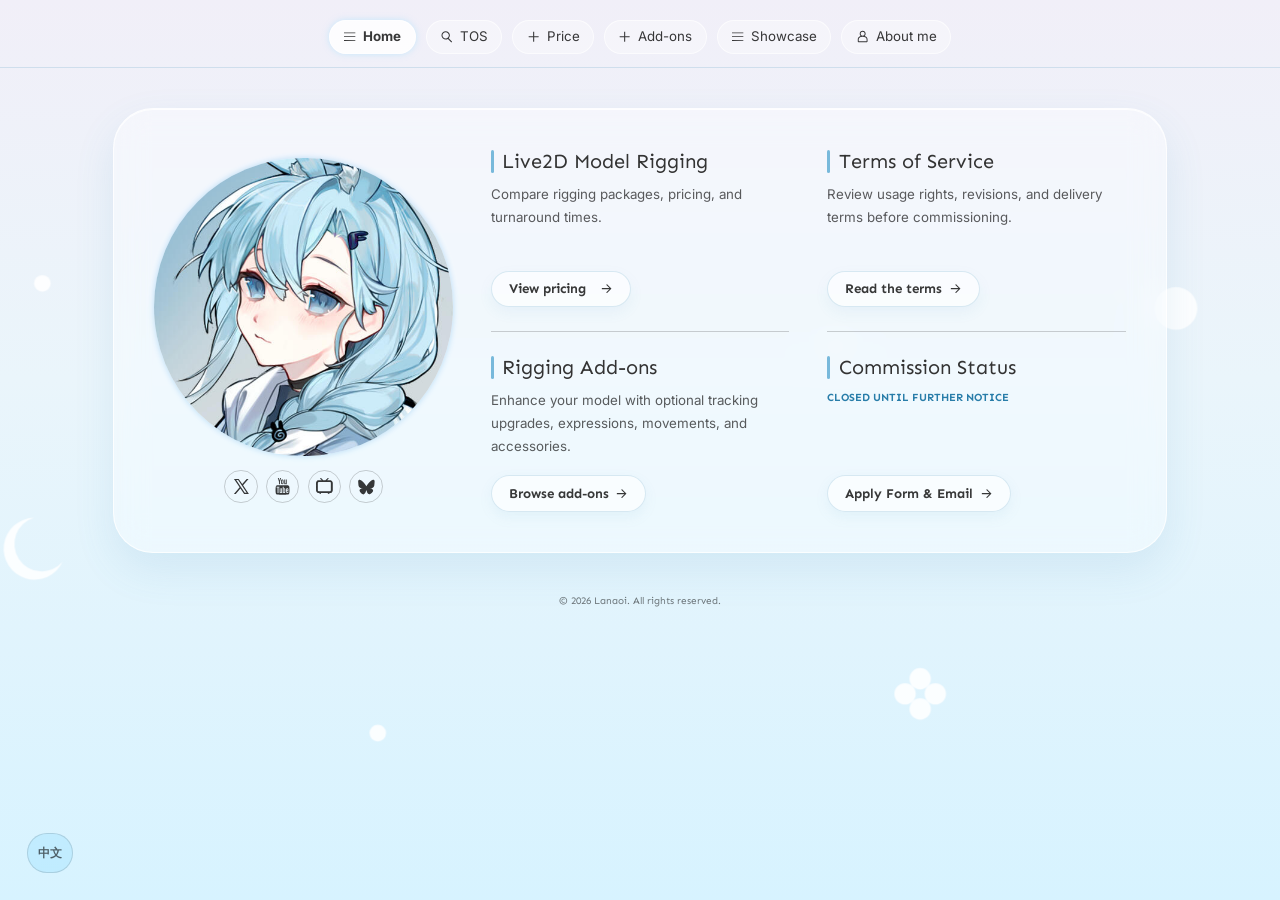
==== commit 1e770922: "Improve showcase media and page presentation" ====
--- a/index.html
+++ b/index.html
@@ -29,18 +29,18 @@
     <header class="site-header">
       <nav class="nav-pills">
         <a href="index.html" class="active"><svg><use href="#icon-menu"></use></svg> <span data-i18n="nav.home">Home</span></a>
-        <a href="about.html"><svg><use href="#icon-user"></use></svg> <span data-i18n="nav.about">About me</span></a>
+        <a href="tos.html"><svg><use href="#icon-search"></use></svg> <span data-i18n="nav.tos">TOS</span></a>
         <a href="price.html"><svg><use href="#icon-plus"></use></svg> <span data-i18n="nav.price">Price</span></a>
         <a href="addons.html"><svg><use href="#icon-plus"></use></svg> <span data-i18n="nav.addons">Add-ons</span></a>
         <a href="showcase.html"><svg><use href="#icon-menu"></use></svg> <span data-i18n="nav.showcase">Showcase</span></a>
-        <a href="tos.html"><svg><use href="#icon-search"></use></svg> <span data-i18n="nav.tos">TOS</span></a>
+        <a href="about.html"><svg><use href="#icon-user"></use></svg> <span data-i18n="nav.about">About me</span></a>
       </nav>
     </header>
 
     <section>
       <div class="home-card">
         <div class="profile-col">
-          <img class="profile-avatar" src="images/image06.jpg" alt="Art by @c0m3_as_y0u_ar3" />
+          <img class="profile-avatar" src="images/image06.jpg" alt="Art by @c0m3_as_y0u_ar3" draggable="false" />
           <div class="social-icons" style="margin-top:1rem">
             <a href="https://twitter.com/Lanaoi719" target="_blank" rel="noopener noreferrer" aria-label="X"><svg><use href="#icon-x"></use></svg></a>
             <a href="https://youtube.com/@Lanaoi719?si=DncUWFIbH9h5uzIj" target="_blank" rel="noopener noreferrer" aria-label="YouTube"><svg><use href="#icon-youtube"></use></svg></a>
@@ -51,25 +51,25 @@
         <div class="home-info-column">
           <div class="home-info-group">
             <h2 class="section-title" data-i18n="home.rigging">Live2D Model Rigging</h2>
-            <ul class="feature-list"><li data-i18n="home.package">Package Information</li><li data-i18n="home.baseprice">Base Price</li></ul>
-            <a class="btn-pill" href="price.html"><svg><use href="#icon-arrow-right"></use></svg> <span data-i18n="home.details">Details</span></a>
+            <p class="description" data-i18n="home.riggingdesc">Compare rigging packages, pricing, and turnaround times.</p>
+            <a class="btn-pill" href="price.html"><span data-i18n="home.viewpricing">View pricing</span><svg aria-hidden="true"><use href="#icon-arrow-right"></use></svg></a>
           </div>
           <div class="home-info-group">
             <h2 class="section-title" data-i18n="home.addons">Rigging Add-ons</h2>
-            <ul class="feature-list"><li data-i18n="home.arkit">Vbridger/Vitamins ARkit</li><li data-i18n="home.toggle">Toggle Expressions</li><li data-i18n="home.tongue">Tongue Out</li><li data-i18n="home.extra">Extra Accessories &amp; Items</li></ul>
-            <a class="btn-pill" href="addons.html"><svg><use href="#icon-arrow-right"></use></svg> <span data-i18n="home.details">Details</span></a>
+            <p class="description" data-i18n="home.addonsdesc">Enhance your model with optional tracking upgrades, expressions, movements, and accessories.</p>
+            <a class="btn-pill" href="addons.html"><span data-i18n="home.viewaddons">Browse add-ons</span><svg aria-hidden="true"><use href="#icon-arrow-right"></use></svg></a>
           </div>
         </div>
         <div class="home-info-column">
           <div class="home-info-group">
             <h2 class="section-title" data-i18n="home.tos">Terms of Service</h2>
-            <p class="description" data-i18n="home.tosread">Please read before commissioning.</p>
-            <a class="btn-pill" href="tos.html"><svg><use href="#icon-arrow-right"></use></svg> <span data-i18n="home.details">Details</span></a>
+            <p class="description" data-i18n="home.tosread">Review usage rights, revisions, and delivery terms before commissioning.</p>
+            <a class="btn-pill" href="tos.html"><span data-i18n="home.readtos">Read the terms</span><svg aria-hidden="true"><use href="#icon-arrow-right"></use></svg></a>
           </div>
           <div class="home-info-group">
-            <h2 class="section-title" data-i18n="home.closed">Commission closed indefinitely</h2>
-            <ul class="feature-list"><li data-i18n="home.contact">Please contact me at <a href="mailto:Lanaoicomms@gmail.com">Lanaoicomms@gmail.com</a> with the subject [COMMISSION INQUIRY] if you have any questions!</li></ul>
-            <a class="btn-pill" href="https://docs.google.com/document/d/1G4-PSo_Z0kgheVoslMBqGuM0feuA8CiakIXGIeb2uQw/edit?usp=drive_link" target="_blank" rel="noopener noreferrer"><svg><use href="#icon-arrow-right"></use></svg> <span data-i18n="home.apply">Apply Form &amp; Email</span></a>
+            <h2 class="section-title" data-i18n="home.status">Commission Status</h2>
+            <p class="home-status" data-i18n="home.closed">Closed until further notice</p>
+            <a class="btn-pill" href="https://docs.google.com/document/d/1G4-PSo_Z0kgheVoslMBqGuM0feuA8CiakIXGIeb2uQw/edit?usp=drive_link" target="_blank" rel="noopener noreferrer"><span data-i18n="home.apply">Apply Form &amp; Email</span><svg aria-hidden="true"><use href="#icon-arrow-right"></use></svg></a>
           </div>
         </div>
       </div>
@@ -79,7 +79,7 @@
   </div>
   <button class="lang-toggle" id="langToggle">中文</button>
   <button class="back-to-top" id="backToTop" aria-label="Back to top">&uarr;</button>
-  <script>var b=document.getElementById('backToTop');function c(){b.classList.toggle('visible',window.scrollY>300)}window.addEventListener('scroll',c);window.addEventListener('pageshow',c);c();b.addEventListener('click',function(){window.scrollTo({top:0,behavior:'smooth'})});</script>
+  <script>var b=document.getElementById('backToTop');function c(){b.classList.toggle('visible',window.scrollY>300)}window.addEventListener('scroll',c);window.addEventListener('pageshow',c);c();b.addEventListener('click',function(){window.scrollTo({top:0,behavior:'smooth'})});document.addEventListener('contextmenu',function(e){if(e.target.closest('.profile-avatar'))e.preventDefault()});document.addEventListener('dragstart',function(e){if(e.target.closest('.profile-avatar'))e.preventDefault()});</script>
   <script src="js/lang.js"></script>
 </body>
 </html>
--- a/css/style.css
+++ b/css/style.css
@@ -16,10 +16,10 @@
   font-family: 'Inter', sans-serif;
   color: #333;
   background-color: #e8f5fa;
-  background-image: url('../images/site-background.svg');
-  background-position: center;
-  background-size: cover;
-  background-attachment: fixed;
+  background-image: linear-gradient(to bottom, #f1eff8 0%, #eaf5fb 42%, #d7f3ff 100%);
+  background-position: center top;
+  background-size: 100% 100%;
+  background-attachment: scroll;
   background-repeat: no-repeat;
   line-height: 1.6;
   min-height: 100vh;
@@ -36,7 +36,17 @@
   height: 100vh;
   pointer-events: none;
   z-index: 0;
-  background: rgba(255, 255, 255, 0.04);
+  background: url('../images/site-background.svg') center / cover no-repeat;
+  opacity: 0.92;
+  transform: scale(1.015) translateY(var(--star-offset, 0px));
+  will-change: transform;
+}
+
+@media (prefers-reduced-motion: reduce) {
+  body::before {
+    opacity: 0.92;
+    transform: none;
+  }
 }
 
 a {
@@ -99,15 +109,12 @@
   position: relative;
   z-index: 3;
   width: 100vw;
-  background: rgba(250, 255, 255, 0.78);
-  backdrop-filter: blur(18px) saturate(125%);
-  -webkit-backdrop-filter: blur(18px) saturate(125%);
+  background: transparent;
   padding: 1.5rem 0 1rem;
   margin: -4rem calc(50% - 50vw) 3rem;
   padding-left: 3rem;
   padding-right: 3rem;
-  border-bottom: 1px solid rgba(255, 255, 255, 0.78);
-  box-shadow: 0 0.45rem 1.5rem rgba(75, 148, 189, 0.07);
+  border-bottom: 1px solid rgba(75, 148, 189, 0.2);
 }
 
 /* ===== Back to Top ===== */
@@ -189,9 +196,9 @@
   align-items: center;
   gap: 0.5rem;
   padding: 0.4rem 1rem;
+  border: 1px solid rgba(255, 255, 255, 0.62);
   border-radius: 2.5rem;
   background: rgba(255, 255, 255, 0.32);
-  border: 1px solid rgba(255, 255, 255, 0.62);
   color: rgba(0, 0, 0, 0.78);
   text-decoration: none;
   font-size: 1em;
@@ -227,7 +234,7 @@
   -webkit-backdrop-filter: blur(16px) saturate(120%);
   display: grid;
   grid-template-columns: 1fr 1fr 1fr;
-  gap: 3rem;
+  gap: clamp(2rem, 3vw, 3rem);
 }
 
 .home-card .profile-col {
@@ -237,17 +244,58 @@
 
 .home-info-column {
   display: grid;
-  grid-template-rows: 14rem auto;
-  gap: 1.5rem;
+  grid-template-rows: repeat(2, minmax(0, 1fr));
 }
 
 .home-info-group {
+  display: flex;
+  flex-direction: column;
+  align-items: flex-start;
   min-width: 0;
 }
 
+.home-info-group:first-child {
+  padding-bottom: 1.75rem;
+}
+
 .home-info-group + .home-info-group {
-  padding-top: 1.5rem;
+  padding-top: 1.75rem;
   border-top: 1px solid rgba(0, 0, 0, 0.18);
+}
+
+.home-card .section-title {
+  display: flex;
+  align-items: center;
+  gap: 0.65rem;
+  margin-bottom: 0.65rem;
+  line-height: 1.25;
+  letter-spacing: 0;
+}
+
+.home-card .section-title::before {
+  content: '';
+  flex: 0 0 auto;
+  width: 0.2rem;
+  height: 1.15em;
+  border-radius: 1rem;
+  background: #78b9db;
+}
+
+.home-card .description {
+  margin: 0 0 1.25rem;
+}
+
+.home-card .feature-list {
+  margin: 0 0 1.25rem;
+}
+
+.home-status {
+  margin: 0 0 0.8rem;
+  color: #287da9;
+  font-family: 'Sen', sans-serif;
+  font-size: 0.82em;
+  font-weight: 700;
+  text-transform: uppercase;
 }
 
 .profile-avatar {
@@ -314,6 +362,24 @@
   fill: currentColor;
 }
 
+.home-card .btn-pill {
+  justify-content: space-between;
+  min-width: 10.5rem;
+  min-height: 2.75rem;
+  margin-top: auto;
+  border: 1px solid rgba(75, 148, 189, 0.2);
+  background: rgba(255, 255, 255, 0.62);
+  box-shadow: 0 0.4rem 1rem rgba(75, 148, 189, 0.08);
+  font-family: 'Sen', sans-serif;
+  font-weight: 700;
+}
+
+.home-card .btn-pill:hover {
+  background: #fff;
+  box-shadow: 0 0.55rem 1.25rem rgba(75, 148, 189, 0.16);
+  transform: translateY(-2px);
+}
+
 /* List items with + icon */
 .feature-list {
   margin: 0.75rem 0;
@@ -465,71 +531,80 @@
   background: #78b9db;
 }
 
-/* Achievement block: image+video on top, title below centered */
-.achievement-block {
-  margin: 2rem 0 2.5rem;
-}
-
-.achievement-row {
+.achievements-section .about-section-title {
+  max-width: 54rem;
+  margin-right: auto;
+  margin-left: auto;
+}
+
+.achievement-list {
+  max-width: 54rem;
+  margin: 0 auto;
+}
+
+.achievement-entry {
   display: grid;
-  grid-template-columns: 1fr 1fr;
-  gap: 1.5rem;
-  align-items: stretch;
-}
-
-.achievement-row .achievement-img {
-  width: 100%;
-  height: 100%;
-  aspect-ratio: 16 / 9;
-  border-radius: 0.5rem;
-  box-shadow: 0 0.75rem 2rem rgba(75, 148, 189, 0.12);
-  object-fit: cover;
-}
-
-.achievement-row .achievement-img-top {
-  object-position: top;
-}
-
-.achievement-row .achievement-video {
-  width: 100%;
-  height: 100%;
-  aspect-ratio: 16 / 9;
-  border: none;
-  border-radius: 0.5rem;
-  box-shadow: 0 0.75rem 2rem rgba(75, 148, 189, 0.12);
-}
-
-.achievement-caption {
-  text-align: center;
-  margin-top: 1rem;
-}
-
-.achievement-caption .section-title-center {
-  margin-bottom: 0;
-  font-size: 1.25em;
-}
-
-.link-icon {
-  display: flex;
-  align-items: center;
-  justify-content: center;
-  width: 2.5em;
-  height: 2.5em;
+  grid-template-columns: 6rem minmax(0, 1fr);
+  min-height: 6rem;
+}
+
+.achievement-year {
+  padding: 1.6rem 1.5rem 1.6rem 0;
+  color: rgba(0, 0, 0, 0.52);
+  font-family: 'Sen', sans-serif;
+  font-size: 0.9em;
+  font-weight: 700;
+  text-align: right;
+}
+
+.achievement-detail {
+  position: relative;
+  display: flex;
+  min-width: 0;
+  align-items: center;
+  padding: 1.35rem 0 1.35rem 2rem;
+  border-left: 1px solid rgba(75, 148, 189, 0.34);
+}
+
+.achievement-detail::before {
+  content: '';
+  position: absolute;
+  top: 50%;
+  left: -0.38rem;
+  width: 0.68rem;
+  height: 0.68rem;
+  border: 0.18rem solid rgba(255, 255, 255, 0.92);
   border-radius: 50%;
-  border: 1px solid rgba(0, 0, 0, 0.18);
-  text-decoration: none;
-  transition: transform 0.25s ease;
-  margin: 0.75rem auto 0;
-}
-
-.link-icon:hover {
-  transform: scale(1.06);
-}
-
-.link-icon svg {
-  width: 60%;
-  height: 60%;
-  fill: rgba(0, 0, 0, 0.78);
+  background: #5fa8d3;
+  box-shadow: 0 0 0 1px rgba(75, 148, 189, 0.24);
+  transform: translateY(-50%);
+}
+
+.achievement-link {
+  display: inline-flex;
+  min-width: 0;
+  align-items: center;
+  gap: 0.65rem;
+  color: rgba(0, 0, 0, 0.8);
+  font-family: 'Sen', sans-serif;
+  font-size: 1.15em;
+  line-height: 1.45;
+  text-decoration-color: rgba(75, 148, 189, 0.4);
+  text-decoration-thickness: 1px;
+  text-underline-offset: 0.3rem;
+  transition: color 0.2s ease, text-decoration-color 0.2s ease;
+}
+
+.achievement-link:hover {
+  color: #2879a8;
+  text-decoration-color: currentColor;
+}
+
+.achievement-link svg {
+  width: 1rem;
+  height: 1rem;
+  flex: 0 0 1rem;
+  fill: currentColor;
 }
 
 /* SNS Grid */
@@ -569,8 +644,24 @@
   animation: fadeInUp 0.6s ease both;
 }
 
-.showcase-page .section-title-center {
+.showcase-heading {
+  display: flex;
+  flex-direction: column;
+  align-items: center;
   margin-bottom: 2rem;
+}
+
+.showcase-heading-mark,
+.price-heading-mark {
+  width: 2.5rem;
+  height: 0.2rem;
+  margin-bottom: 0.85rem;
+  border-radius: 1rem;
+  background: #78b9db;
+}
+
+.showcase-heading .section-title-center {
+  margin-bottom: 0;
 }
 
 .showcase-grid {
@@ -580,13 +671,77 @@
   margin-bottom: 1.5rem;
 }
 
-.showcase-grid iframe {
+.showcase-grid iframe,
+.showcase-grid video {
+  display: block;
   width: 100%;
   aspect-ratio: 16 / 9;
+  object-fit: contain;
   border: none;
   border-radius: 0.5rem;
   background: rgba(255, 255, 255, 0.42);
-  box-shadow: 0 0.75rem 2rem rgba(75, 148, 189, 0.12);
+  box-shadow:
+    0 0 0 1px rgba(75, 148, 189, 0.14),
+    0 0.85rem 2.25rem rgba(42, 100, 132, 0.24);
+}
+
+.showcase-source {
+  display: flex;
+  align-items: center;
+  justify-content: center;
+  width: fit-content;
+  gap: 0.35rem;
+  min-height: 2rem;
+  margin: 0.7rem auto 0;
+  padding: 0.3rem 0.75rem;
+  border: 1px solid rgba(75, 148, 189, 0.18);
+  border-radius: 2rem;
+  background: rgba(255, 255, 255, 0.48);
+  box-shadow: 0 0.35rem 0.9rem rgba(75, 148, 189, 0.08);
+  color: rgba(0, 0, 0, 0.72);
+  font-family: 'Sen', sans-serif;
+  font-size: 0.78em;
+  font-weight: 700;
+  text-decoration: none;
+  transition: transform 0.2s ease, background-color 0.2s ease, box-shadow 0.2s ease;
+}
+
+.showcase-source:hover {
+  background: rgba(255, 255, 255, 0.88);
+  box-shadow: 0 0.5rem 1.1rem rgba(75, 148, 189, 0.14);
+  color: rgba(0, 0, 0, 0.86);
+  transform: translateY(-2px);
+}
+
+.showcase-more {
+  display: flex;
+  flex-direction: column;
+  align-items: center;
+  gap: 0.75rem;
+  margin-top: 2.5rem;
+  padding-top: 2rem;
+  border-top: 1px solid rgba(75, 148, 189, 0.16);
+  text-align: center;
+}
+
+.showcase-more p {
+  margin: 0;
+  color: rgba(0, 0, 0, 0.64);
+  font-family: 'Sen', sans-serif;
+  font-size: 1em;
+}
+
+.showcase-more .social-icons {
+  margin-top: 0;
+}
+
+.showcase-more .social-icons a {
+  background: rgba(255, 255, 255, 0.42);
+  box-shadow: 0 0.4rem 1rem rgba(75, 148, 189, 0.08);
+}
+
+.showcase-more .social-icons a:hover {
+  background: rgba(255, 255, 255, 0.82);
 }
 
 .showcase-footer {
@@ -604,19 +759,22 @@
 }
 
 .price-heading {
+  display: flex;
+  flex-direction: column;
+  align-items: center;
   text-align: center;
   margin-bottom: 2.5rem;
 }
 
 .price-heading .section-title-center {
-  margin-bottom: 0.75rem;
+  margin-bottom: 0;
 }
 
 .price-heading .closed-banner {
   display: inline-flex;
   align-items: center;
   min-height: 2.25rem;
-  margin: 0;
+  margin: 0.75rem 0 0;
   padding: 0.35rem 1rem;
   border: 1px solid rgba(75, 148, 189, 0.25);
   border-radius: 2rem;
@@ -641,10 +799,10 @@
   flex-direction: column;
   min-width: 0;
   padding: 2rem;
-  border: 1px solid rgba(0, 0, 0, 0.12);
-  border-radius: 0.5rem;
-  background: rgba(255, 255, 255, 0.42);
-  box-shadow: 0 1rem 2.5rem rgba(75, 148, 189, 0.11), inset 0 1px 0 rgba(255, 255, 255, 0.82);
+  border: 1px solid rgba(255, 255, 255, 0.76);
+  border-radius: 3rem;
+  background: rgba(255, 255, 255, 0.38);
+  box-shadow: 0 1.25rem 3rem rgba(75, 148, 189, 0.12), inset 0 1px 0 rgba(255, 255, 255, 0.82);
   backdrop-filter: blur(16px) saturate(120%);
   -webkit-backdrop-filter: blur(16px) saturate(120%);
 }
@@ -775,20 +933,55 @@
   align-items: center;
   margin-top: 3rem;
   padding-top: 3rem;
-  border-top: 1px solid rgba(0, 0, 0, 0.12);
+}
+
+.features-panel .package-title {
+  display: flex;
+  align-items: center;
+  gap: 0.65rem;
+  margin-bottom: 1rem;
+}
+
+.features-panel .package-title::before {
+  content: '';
+  flex: 0 0 auto;
+  width: 0.2rem;
+  height: 1.15em;
+  border-radius: 1rem;
+  background: #78b9db;
 }
 
 .features-panel .check-list {
   display: grid;
-  gap: 0.35rem;
+  gap: 0;
 }
 
 .features-panel .check-list li {
-  line-height: 1.6;
+  min-height: 2.8rem;
+  padding: 0.65rem 0 0.65rem 2rem;
+  border-bottom: 1px solid rgba(75, 148, 189, 0.12);
+  line-height: 1.45;
+}
+
+.features-panel .check-list li:first-child {
+  border-top: 1px solid rgba(75, 148, 189, 0.12);
+}
+
+.features-panel .check-list li::before {
+  top: 0.72rem;
+  display: grid;
+  place-items: center;
+  width: 1.05rem;
+  height: 1.05rem;
+  border-radius: 50%;
+  background: rgba(120, 185, 219, 0.18);
+  color: #287da9;
+  font-size: 0.7em;
+  font-weight: 700;
 }
 
 .features-panel .btn-pill {
-  margin-top: 1.5rem;
+  margin-top: 1.25rem;
 }
 
 .price-showcase {
@@ -803,8 +996,22 @@
   min-width: 0;
 }
 
-.price-video iframe {
+.price-video video {
   display: block;
+  width: 100%;
+  max-width: 18rem;
+  aspect-ratio: 9 / 16;
+  margin: 0 auto;
+  border-radius: 0.25rem;
+  background: #000;
+  object-fit: contain;
+}
+
+.price-video .showcase-source {
+  display: flex;
+  width: fit-content;
+  margin-right: auto;
+  margin-left: auto;
 }
 
 .price-table-dark th,
@@ -822,16 +1029,14 @@
 
 /* Gallery preview image */
 .gallery-preview {
-  aspect-ratio: 4 / 5;
-  border-radius: 0.5rem;
-  box-shadow: 0 0.75rem 2rem rgba(75, 148, 189, 0.18);
-  overflow: hidden;
+  aspect-ratio: 8 / 13;
+  background: transparent;
 }
 
 .gallery-preview img {
   width: 100%;
   height: 100%;
-  object-fit: cover;
+  object-fit: contain;
 }
 
 .gallery-caption {
@@ -904,6 +1109,28 @@
 .addons-table td {
   color: rgba(0, 0, 0, 0.68);
   border-top: 1px solid rgba(165, 208, 240, 0.37);
+  padding: 0;
+}
+
+.addons-table tbody a {
+  display: block;
+  padding: 0.75rem 0.5rem;
+  color: inherit;
+  text-decoration: none;
+}
+
+.addons-table tbody tr {
+  transition: background-color 0.2s ease;
+}
+
+.addons-table tbody tr:hover,
+.addons-table tbody tr:has(a:focus-visible) {
+  background: rgba(158, 226, 255, 0.18);
+}
+
+.addons-table tbody a:focus-visible {
+  outline: 2px solid #4b94bd;
+  outline-offset: -2px;
 }
 
 .addons-table th:last-child,
@@ -916,29 +1143,78 @@
 }
 
 /* Addon detail sections */
+.addon-detail,
+.addon-detail-3col {
+  scroll-margin-top: 2rem;
+}
+
 .addon-detail {
   display: grid;
   grid-template-columns: minmax(16rem, 0.85fr) minmax(0, 1.15fr);
   gap: 3rem;
   align-items: center;
-  margin: 2.5rem 0;
+  margin: 2rem 0;
 }
 
 .addon-detail-3col {
   display: grid;
-  grid-template-columns: minmax(18rem, 1fr) minmax(0, 0.72fr) minmax(0, 0.72fr);
-  gap: 1.5rem;
-  align-items: center;
-  margin: 2.5rem 0;
+  grid-template-columns: minmax(19rem, 1.08fr) minmax(0, 0.7fr) minmax(0, 0.7fr);
+  gap: 1.75rem;
+  align-items: center;
+  margin: 2rem 0;
+}
+
+.compact-gifs {
+  column-gap: 1.25rem;
+}
+
+.compact-gifs .addon-gif:nth-child(2) {
+  justify-self: end;
+}
+
+.compact-gifs .addon-gif:nth-child(3) {
+  justify-self: start;
+}
+
+.addons-details .check-list {
+  display: grid;
+  gap: 0.45rem;
+}
+
+.addons-details .check-list li {
+  line-height: 1.55;
 }
 
 .addons-details .check-list li::before {
   content: '';
-  top: 0.72em;
+  top: 0.58em;
   width: 0.4rem;
   height: 0.4rem;
   border-radius: 50%;
   background: #78b9db;
+}
+
+.addons-details .check-list li:has(.addon-price) {
+  display: grid;
+  grid-template-columns: minmax(0, 1fr) auto;
+  gap: 1rem;
+  align-items: baseline;
+}
+
+.addons-details .check-list:has(.addon-price) li:not(:last-child) {
+  padding-bottom: 0.45rem;
+  border-bottom: 1px solid rgba(75, 148, 189, 0.16);
+}
+
+.addon-price {
+  min-width: 4.5rem;
+  color: #287da9;
+  font-family: 'Sen', sans-serif;
+  font-weight: 700;
+  font-variant-numeric: tabular-nums;
+  line-height: 1.55;
+  text-align: right;
+  white-space: nowrap;
 }
 
 .addons-details .subsection-title {
@@ -960,16 +1236,25 @@
 
 .addons-details > .divider {
   margin: 0;
-  border-top-color: rgba(0, 0, 0, 0.1);
+  border-top-color: rgba(75, 148, 189, 0.2);
+}
+
+.addons-page + .divider {
+  max-width: 72rem;
+  margin: 0 auto;
+  border-top-color: rgba(75, 148, 189, 0.2);
 }
 
 .addon-gif {
+  width: fit-content;
+  max-width: min(100%, 20.36rem);
+  justify-self: center;
   border-radius: 0.5rem;
-  background: rgba(255, 255, 255, 0.42);
-  border: 1px solid rgba(255, 255, 255, 0.7);
-  box-shadow: 0 1rem 2.5rem rgba(75, 148, 189, 0.15), inset 0 1px 0 rgba(255, 255, 255, 0.78);
-  backdrop-filter: blur(12px) saturate(115%);
-  -webkit-backdrop-filter: blur(12px) saturate(115%);
+  border: 0;
+  background: transparent;
+  box-shadow:
+    0 0.35rem 0.9rem rgba(31, 56, 70, 0.2),
+    0 1.15rem 2.5rem rgba(75, 148, 189, 0.24);
   overflow: hidden;
   transition: transform 0.25s ease;
 }
@@ -979,9 +1264,12 @@
 }
 
 .addon-gif img {
-  width: 100%;
-  height: 18rem;
-  object-fit: cover;
+  display: block;
+  width: auto;
+  height: auto;
+  max-width: 100%;
+  -webkit-touch-callout: none;
+  user-select: none;
 }
 
 .addon-gif .gallery-caption {
@@ -997,15 +1285,18 @@
 }
 
 .addon-feature-image {
+  width: fit-content;
+  max-width: 100%;
+  justify-self: center;
   border-radius: 0.5rem;
   box-shadow: 0 0.75rem 2rem rgba(75, 148, 189, 0.16);
   overflow: hidden;
 }
 
 .addon-feature-image img {
-  width: 100%;
-  max-height: 38rem;
-  object-fit: cover;
+  width: auto;
+  height: auto;
+  max-width: 100%;
 }
 
 /* ===== TOS Section ===== */
@@ -1171,10 +1462,19 @@
 
   .home-card .btn-pill {
     display: inline-flex;
+    min-width: 13rem;
   }
 
   .home-info-column {
     display: block;
+  }
+
+  .home-info-group {
+    align-items: center;
+  }
+
+  .home-info-group:first-child {
+    padding-bottom: 0;
   }
 
   .home-info-group + .home-info-group {
@@ -1205,14 +1505,6 @@
     text-align: center;
   }
 
-  .achievement-row {
-    grid-template-columns: 1fr;
-  }
-
-  .achievement-row .achievement-img {
-    max-height: none;
-  }
-
   .sns-grid {
     grid-template-columns: 1fr;
     gap: 1.5rem;
@@ -1248,6 +1540,11 @@
 .addon-detail-3col {
   grid-template-columns: 1fr;
   gap: 1.5rem;
+}
+
+.compact-gifs .addon-gif:nth-child(2),
+.compact-gifs .addon-gif:nth-child(3) {
+  justify-self: center;
 }
 
 .nav-pills {
@@ -1269,10 +1566,6 @@
   margin: 0 auto;
 }
 
-.addon-gif img {
-  height: auto;
-  max-height: 30rem;
-}
 }
 
 @media (max-width: 480px) {
@@ -1323,6 +1616,14 @@
     font-size: 0.95em;
   }
 
+  .addons-table tbody td {
+    padding: 0;
+  }
+
+  .addons-table tbody a {
+    padding: 0.55rem 0.3rem;
+  }
+
   .price-table th,
   .price-table td {
     padding: 0.55rem 0.3rem;
@@ -1338,10 +1639,6 @@
   }
 
   .gallery-preview {
-    aspect-ratio: 4 / 3;
-  }
-
-  .gallery-preview {
     border-radius: 0.5rem;
   }
 
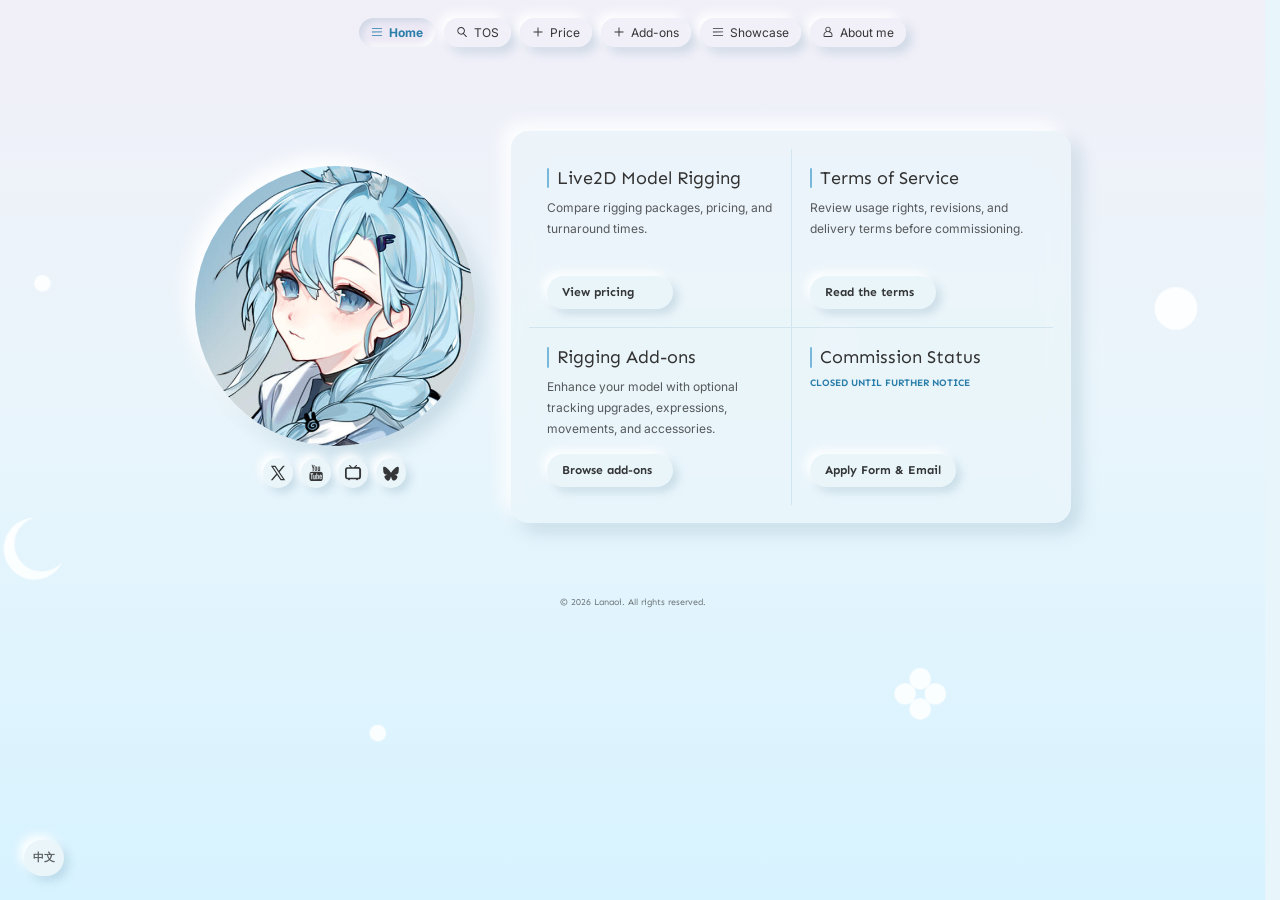
==== commit 9577c56d: "Apply neumorphic styling across commission pages" ====
--- a/index.html
+++ b/index.html
@@ -11,7 +11,7 @@
   <link rel="icon" type="image/png" href="images/favicon.png" />
   <link rel="stylesheet" href="css/style.css" />
 </head>
-<body>
+<body class="home-page">
   <svg xmlns="http://www.w3.org/2000/svg" style="display:none">
     <symbol id="icon-x" viewBox="0 0 40 40"><path d="M36,36l-12.4-18.3,11.6-13.7h-4l-9.4,11-7.5-11H4.2l12,17.7-12.2,14.3h4l9.9-11.7,7.9,11.7h10.2ZM13,6.6l18.2,26.9h-4L9,6.6h4Z"/></symbol>
     <symbol id="icon-youtube" viewBox="0 0 40 40"><path d="M24.3,27v4.2c0,.9-.3,1.3-.8,1.3-.3,0-.6-.1-.9-.4v-6c.3-.3.6-.4.9-.4C24,25.6,24.3,26.1,24.3,27ZM31.1,27v.9h-1.8V27c0-.9.3-1.4.9-1.4C30.8,25.6,31.1,26.1,31.1,27ZM11.7,22.6h2.1v-1.9H7.6v1.9h2.1v11.4h2ZM17.5,34.1h1.8v-9.9h-1.8v7.6c-.4.6-.8.8-1.1.8-.2,0-.4-.1-.4-.4,0,0,0-.3,0-.7v-7.3h-1.8V32c0,.7.1,1.1.2,1.5.2.5.5.7,1.2.7.6,0,1.3-.4,2-1.2ZM26.1,31.1v-4c0-1-.1-1.6-.2-2-.2-.7-.7-1.1-1.4-1.1-.7,0-1.3.4-1.9,1.1v-4.4h-1.8v13.3h1.8v-1c.6.7,1.2,1.1,1.9,1.1.7,0,1.2-.4,1.4-1.1C26,32.7,26.1,32.1,26.1,31.1ZM32.9,30.9v-.3H31c0,.7,0,1.1,0,1.2-.1.5-.4.7-.8.7-.6,0-.9-.5-.9-1.4v-1.7h3.6v-2.1c0-1.1-.2-1.8-.5-2.3-.5-.7-1.2-1-2.1-1-.9,0-1.6.3-2.1,1-.4.5-.6,1.3-.6,2.3v3.5c0,1.1.2,1.8.6,2.3.5.7,1.2,1,2.2,1,1,0,1.7-.4,2.2-1.1.2-.4.4-.7.4-1.1C32.9,31.9,32.9,31.5,32.9,30.9ZM20.7,12.5V8.3c0-.9-.3-1.4-.9-1.4-.6,0-.9.5-.9,1.4v4.2c0,.9.3,1.4.9,1.4C20.4,14,20.7,13.5,20.7,12.5ZM35.1,27.6c0,3.1-.2,5.5-.5,7-.2.8-.6,1.5-1.2,2-.6.5-1.3.8-2,.9-2.5.3-6.2.4-11.1.4s-8.7-.1-11.1-.4c-.8-.1-1.5-.4-2.1-.9-.6-.5-1-1.2-1.2-2-.3-1.5-.5-3.8-.5-7,0-3.1.2-5.5.5-7,.2-.8.6-1.5,1.2-2,.6-.5,1.3-.9,2.1-.9,2.5-.3,6.2-.4,11.1-.4s8.7.1,11.1.4c.8.1,1.5.4,2.1.9.6.5,1,1.2,1.2,2C34.9,22.1,35.1,24.4,35.1,27.6ZM15.1,2h2l-2.4,8v5.4h-2V10c-.2-1-.6-2.4-1.2-4.3-.5-1.4-.9-2.6-1.3-3.8h2.1l1.4,5.3L15.1,2ZM22.5,8.7v3.5c0,1.1-.2,1.9-.6,2.4-.5.7-1.2,1-2.1,1-.9,0-1.6-.3-2.1-1-.4-.5-.6-1.3-.6-2.4V8.7c0-1.1.2-1.9.6-2.3.5-.7,1.2-1,2.1-1,.9,0,1.6.3,2.1,1C22.3,6.8,22.5,7.6,22.5,8.7ZM29.2,5.4v10h-1.8v-1.1c-.7.8-1.4,1.2-2.1,1.2-.6,0-1-.2-1.2-.7C24,14.5,24,14,24,13.4V5.4h1.8v7.4c0,.4,0,.7,0,.7,0,.3.2.4.4.4.4,0,.7-.3,1.1-.9V5.4Z"/></symbol>
@@ -48,28 +48,30 @@
             <a href="https://bsky.app/profile/lanaoi.bsky.social" target="_blank" rel="noopener noreferrer" aria-label="Bluesky"><svg><use href="#icon-bluesky"></use></svg></a>
           </div>
         </div>
-        <div class="home-info-column">
-          <div class="home-info-group">
-            <h2 class="section-title" data-i18n="home.rigging">Live2D Model Rigging</h2>
-            <p class="description" data-i18n="home.riggingdesc">Compare rigging packages, pricing, and turnaround times.</p>
-            <a class="btn-pill" href="price.html"><span data-i18n="home.viewpricing">View pricing</span><svg aria-hidden="true"><use href="#icon-arrow-right"></use></svg></a>
+        <div class="home-info-panel">
+          <div class="home-info-column">
+            <div class="home-info-group">
+              <h2 class="section-title" data-i18n="home.rigging">Live2D Model Rigging</h2>
+              <p class="description" data-i18n="home.riggingdesc">Compare rigging packages, pricing, and turnaround times.</p>
+              <a class="btn-pill" href="price.html"><span data-i18n="home.viewpricing">View pricing</span></a>
+            </div>
+            <div class="home-info-group">
+              <h2 class="section-title" data-i18n="home.addons">Rigging Add-ons</h2>
+              <p class="description" data-i18n="home.addonsdesc">Enhance your model with optional tracking upgrades, expressions, movements, and accessories.</p>
+              <a class="btn-pill" href="addons.html"><span data-i18n="home.viewaddons">Browse add-ons</span></a>
+            </div>
           </div>
-          <div class="home-info-group">
-            <h2 class="section-title" data-i18n="home.addons">Rigging Add-ons</h2>
-            <p class="description" data-i18n="home.addonsdesc">Enhance your model with optional tracking upgrades, expressions, movements, and accessories.</p>
-            <a class="btn-pill" href="addons.html"><span data-i18n="home.viewaddons">Browse add-ons</span><svg aria-hidden="true"><use href="#icon-arrow-right"></use></svg></a>
-          </div>
-        </div>
-        <div class="home-info-column">
-          <div class="home-info-group">
-            <h2 class="section-title" data-i18n="home.tos">Terms of Service</h2>
-            <p class="description" data-i18n="home.tosread">Review usage rights, revisions, and delivery terms before commissioning.</p>
-            <a class="btn-pill" href="tos.html"><span data-i18n="home.readtos">Read the terms</span><svg aria-hidden="true"><use href="#icon-arrow-right"></use></svg></a>
-          </div>
-          <div class="home-info-group">
-            <h2 class="section-title" data-i18n="home.status">Commission Status</h2>
-            <p class="home-status" data-i18n="home.closed">Closed until further notice</p>
-            <a class="btn-pill" href="https://docs.google.com/document/d/1G4-PSo_Z0kgheVoslMBqGuM0feuA8CiakIXGIeb2uQw/edit?usp=drive_link" target="_blank" rel="noopener noreferrer"><span data-i18n="home.apply">Apply Form &amp; Email</span><svg aria-hidden="true"><use href="#icon-arrow-right"></use></svg></a>
+          <div class="home-info-column">
+            <div class="home-info-group">
+              <h2 class="section-title" data-i18n="home.tos">Terms of Service</h2>
+              <p class="description" data-i18n="home.tosread">Review usage rights, revisions, and delivery terms before commissioning.</p>
+              <a class="btn-pill" href="tos.html"><span data-i18n="home.readtos">Read the terms</span></a>
+            </div>
+            <div class="home-info-group">
+              <h2 class="section-title" data-i18n="home.status">Commission Status</h2>
+              <p class="home-status" data-i18n="home.closed">Closed until further notice</p>
+              <a class="btn-pill" href="https://docs.google.com/document/d/1G4-PSo_Z0kgheVoslMBqGuM0feuA8CiakIXGIeb2uQw/edit?usp=drive_link" target="_blank" rel="noopener noreferrer"><span data-i18n="home.apply">Apply Form &amp; Email</span></a>
+            </div>
           </div>
         </div>
       </div>
--- a/css/style.css
+++ b/css/style.css
@@ -8,8 +8,9 @@
 }
 
 html {
-  font-size: 14pt;
+  font-size: 12.6pt;
   scroll-behavior: smooth;
+  scrollbar-gutter: stable;
 }
 
 body {
@@ -76,6 +77,81 @@
   font-family: 'Sen', sans-serif;
   font-weight: 700;
   line-height: 1.25;
+}
+
+/* ===== Shared Neumorphism ===== */
+.neu-page {
+  --neu-surface: rgba(235, 246, 251, 0.9);
+  --neu-surface-strong: #eaf5fa;
+  --neu-glass: rgba(234, 245, 250, 0.68);
+  --neu-light: rgba(255, 255, 255, 0.48);
+  --neu-shadow: rgba(91, 139, 164, 0.14);
+  --neu-accent: #78b9db;
+}
+
+.about-page-body {
+  --neu-light: rgba(255, 255, 255, 0.92);
+  --neu-shadow: rgba(91, 139, 164, 0.24);
+}
+
+.neu-page .site-header {
+  width: auto;
+  margin-right: 0;
+  margin-left: 0;
+  border-bottom: 0;
+}
+
+.neu-page .nav-pills a {
+  border: 0;
+  background: rgba(241, 239, 248, 0.88);
+  box-shadow: -0.45rem -0.45rem 0.9rem var(--neu-light), 0.45rem 0.45rem 0.9rem var(--neu-shadow);
+  transition: color 0.2s ease, box-shadow 0.2s ease, transform 0.2s ease;
+}
+
+.neu-page .nav-pills a:hover {
+  color: #287da9;
+  background: #f1eff8;
+  box-shadow: -0.3rem -0.3rem 0.65rem var(--neu-light), 0.3rem 0.3rem 0.65rem var(--neu-shadow);
+  transform: translateY(-1px);
+}
+
+.neu-page .nav-pills a:active,
+.neu-page .nav-pills a.active {
+  color: #287da9;
+  background: #ece9f5;
+  box-shadow: inset 0.25rem 0.25rem 0.55rem rgba(91, 139, 164, 0.18), inset -0.25rem -0.25rem 0.55rem rgba(255, 255, 255, 0.62);
+}
+
+.neu-page .lang-toggle,
+.neu-page .back-to-top,
+.neu-page .btn-pill,
+.neu-page .showcase-source,
+.neu-page .social-icons a {
+  border: 0;
+  background: var(--neu-surface-strong);
+  box-shadow: -0.4rem -0.4rem 0.8rem var(--neu-light), 0.4rem 0.4rem 0.8rem var(--neu-shadow);
+}
+
+.neu-page .lang-toggle,
+.neu-page .back-to-top {
+  backdrop-filter: none;
+  -webkit-backdrop-filter: none;
+}
+
+.neu-page .btn-pill:hover,
+.neu-page .showcase-source:hover,
+.neu-page .social-icons a:hover {
+  color: #287da9;
+  background: var(--neu-surface-strong);
+  box-shadow: -0.3rem -0.3rem 0.65rem var(--neu-light), 0.3rem 0.3rem 0.65rem var(--neu-shadow);
+  transform: translateY(-2px);
+}
+
+.neu-page .btn-pill:active,
+.neu-page .showcase-source:active,
+.neu-page .social-icons a:active {
+  box-shadow: inset 0.25rem 0.25rem 0.55rem rgba(91, 139, 164, 0.18), inset -0.25rem -0.25rem 0.55rem rgba(255, 255, 255, 0.62);
+  transform: translateY(0);
 }
 
 /* ===== Layout ===== */
@@ -224,16 +300,58 @@
 }
 
 /* ===== Home Section — 3 Column Card ===== */
+.home-page,
+.price-page-body {
+  --neu-surface: rgba(235, 246, 251, 0.9);
+  --neu-surface-strong: #eaf5fa;
+  --neu-glass: rgba(234, 245, 250, 0.68);
+  --neu-light: rgba(255, 255, 255, 0.92);
+  --neu-shadow: rgba(91, 139, 164, 0.24);
+  --neu-accent: #78b9db;
+}
+
+.price-page-body {
+  --neu-light: rgba(255, 255, 255, 0.48);
+  --neu-shadow: rgba(91, 139, 164, 0.14);
+}
+
+.home-page .site-header {
+  width: auto;
+  margin-right: 0;
+  margin-left: 0;
+  border-bottom: 0;
+}
+
+.home-page .nav-pills a {
+  border: 0;
+  background: rgba(241, 239, 248, 0.88);
+  box-shadow: -0.45rem -0.45rem 0.9rem var(--neu-light), 0.45rem 0.45rem 0.9rem var(--neu-shadow);
+  transition: color 0.2s ease, box-shadow 0.2s ease, transform 0.2s ease;
+}
+
+.home-page .nav-pills a:hover {
+  background: #f1eff8;
+  box-shadow: -0.3rem -0.3rem 0.65rem var(--neu-light), 0.3rem 0.3rem 0.65rem var(--neu-shadow);
+  transform: translateY(-1px);
+}
+
+.home-page .nav-pills a:active,
+.home-page .nav-pills a.active {
+  color: #287da9;
+  background: #ece9f5;
+  box-shadow: inset 0.25rem 0.25rem 0.55rem rgba(91, 139, 164, 0.2), inset -0.25rem -0.25rem 0.55rem var(--neu-light);
+}
+
 .home-card {
-  border: 1px solid rgba(255, 255, 255, 0.76);
-  border-radius: 3rem;
+  border: 0;
+  border-radius: 0;
   padding: 3rem;
-  background: rgba(255, 255, 255, 0.38);
-  box-shadow: 0 1.25rem 3rem rgba(75, 148, 189, 0.12), inset 0 1px 0 rgba(255, 255, 255, 0.82);
-  backdrop-filter: blur(16px) saturate(120%);
-  -webkit-backdrop-filter: blur(16px) saturate(120%);
+  background: transparent;
+  box-shadow: none;
+  backdrop-filter: none;
+  -webkit-backdrop-filter: none;
   display: grid;
-  grid-template-columns: 1fr 1fr 1fr;
+  grid-template-columns: minmax(0, 1fr) minmax(0, 2fr);
   gap: clamp(2rem, 3vw, 3rem);
 }
 
@@ -242,9 +360,20 @@
   align-self: center;
 }
 
+.home-info-panel {
+  display: grid;
+  grid-template-columns: repeat(2, minmax(0, 1fr));
+  gap: 0;
+  padding: 1.5rem;
+  border-radius: 1.5rem;
+  background: var(--neu-surface-strong);
+  box-shadow: -0.7rem -0.7rem 1.4rem var(--neu-light), 0.7rem 0.7rem 1.4rem var(--neu-shadow);
+}
+
 .home-info-column {
   display: grid;
   grid-template-rows: repeat(2, minmax(0, 1fr));
+  gap: 0;
 }
 
 .home-info-group {
@@ -252,15 +381,23 @@
   flex-direction: column;
   align-items: flex-start;
   min-width: 0;
+  padding: 1.5rem;
+  border-radius: 0;
+  background: transparent;
+  box-shadow: none;
 }
 
 .home-info-group:first-child {
-  padding-bottom: 1.75rem;
+  padding-bottom: 1.5rem;
 }
 
 .home-info-group + .home-info-group {
-  padding-top: 1.75rem;
-  border-top: 1px solid rgba(0, 0, 0, 0.18);
+  padding-top: 1.5rem;
+  border-top: 1px solid rgba(75, 148, 189, 0.16);
+}
+
+.home-info-column + .home-info-column {
+  border-left: 1px solid rgba(75, 148, 189, 0.16);
 }
 
 .home-card .section-title {
@@ -302,7 +439,8 @@
   width: 100%;
   aspect-ratio: 1;
   border-radius: 50%;
-  box-shadow: 0 0 0.5rem #b7dcf7;
+  border: 0;
+  box-shadow: -0.8rem -0.8rem 1.5rem var(--neu-light), 0.8rem 0.8rem 1.5rem var(--neu-shadow);
   object-fit: cover;
 }
 
@@ -321,13 +459,21 @@
   width: 2.5em;
   height: 2.5em;
   border-radius: 50%;
-  border: 1px solid rgba(0, 0, 0, 0.18);
+  border: 0;
+  background: var(--neu-surface-strong);
+  box-shadow: -0.35rem -0.35rem 0.7rem var(--neu-light), 0.35rem 0.35rem 0.7rem var(--neu-shadow);
   text-decoration: none;
-  transition: transform 0.25s ease;
+  transition: color 0.2s ease, box-shadow 0.2s ease, transform 0.2s ease;
 }
 
 .social-icons a:hover {
-  transform: scale(1.06);
+  color: #287da9;
+  transform: translateY(-2px);
+}
+
+.social-icons a:active {
+  box-shadow: inset 0.22rem 0.22rem 0.5rem rgba(91, 139, 164, 0.22), inset -0.22rem -0.22rem 0.5rem var(--neu-light);
+  transform: translateY(0);
 }
 
 .social-icons a svg {
@@ -367,17 +513,32 @@
   min-width: 10.5rem;
   min-height: 2.75rem;
   margin-top: auto;
-  border: 1px solid rgba(75, 148, 189, 0.2);
-  background: rgba(255, 255, 255, 0.62);
-  box-shadow: 0 0.4rem 1rem rgba(75, 148, 189, 0.08);
+  border: 0;
+  background: var(--neu-surface-strong);
+  box-shadow: -0.4rem -0.4rem 0.8rem var(--neu-light), 0.4rem 0.4rem 0.8rem var(--neu-shadow);
   font-family: 'Sen', sans-serif;
   font-weight: 700;
 }
 
 .home-card .btn-pill:hover {
-  background: #fff;
-  box-shadow: 0 0.55rem 1.25rem rgba(75, 148, 189, 0.16);
+  color: #287da9;
+  background: var(--neu-surface-strong);
+  box-shadow: -0.3rem -0.3rem 0.65rem var(--neu-light), 0.3rem 0.3rem 0.65rem var(--neu-shadow);
   transform: translateY(-2px);
+}
+
+.home-card .btn-pill:active {
+  box-shadow: inset 0.25rem 0.25rem 0.55rem rgba(91, 139, 164, 0.22), inset -0.25rem -0.25rem 0.55rem var(--neu-light);
+  transform: translateY(0);
+}
+
+.home-page .lang-toggle,
+.home-page .back-to-top {
+  border: 0;
+  background: var(--neu-surface-strong);
+  box-shadow: -0.4rem -0.4rem 0.8rem var(--neu-light), 0.4rem 0.4rem 0.8rem var(--neu-shadow);
+  backdrop-filter: none;
+  -webkit-backdrop-filter: none;
 }
 
 /* List items with + icon */
@@ -409,7 +570,7 @@
 }
 
 .check-list li::before {
-  content: '✓';
+  content: '\2713';
   position: absolute;
   left: 0;
   color: rgba(0, 0, 0, 0.18);
@@ -465,6 +626,16 @@
   max-width: 72rem;
   margin-right: auto;
   margin-left: auto;
+}
+
+.about-connected-panel {
+  max-width: 54rem;
+  margin: 0 auto 3rem;
+  border-radius: 1.5rem;
+  background: var(--neu-glass);
+  box-shadow: -0.7rem -0.7rem 1.4rem var(--neu-light), 0.7rem 0.7rem 1.4rem var(--neu-shadow);
+  backdrop-filter: blur(14px) saturate(115%);
+  -webkit-backdrop-filter: blur(14px) saturate(115%);
 }
 
 .about-intro {
@@ -483,6 +654,15 @@
   -webkit-backdrop-filter: blur(16px) saturate(120%);
 }
 
+.about-page-body .about-intro {
+  border: 0;
+  border-radius: 0;
+  background: transparent;
+  box-shadow: none;
+  backdrop-filter: none;
+  -webkit-backdrop-filter: none;
+}
+
 .about-avatar {
   width: 16rem;
   aspect-ratio: 1;
@@ -490,6 +670,11 @@
   box-shadow: 0 0.75rem 2rem rgba(75, 148, 189, 0.18);
   object-fit: cover;
   margin: 0;
+}
+
+.about-page-body .about-avatar {
+  border: 0;
+  box-shadow: -0.65rem -0.65rem 1.3rem var(--neu-light), 0.65rem 0.65rem 1.3rem var(--neu-shadow);
 }
 
 .about-copy .section-title-center {
@@ -538,8 +723,49 @@
 }
 
 .achievement-list {
+  position: relative;
   max-width: 54rem;
   margin: 0 auto;
+}
+
+.achievement-list::before {
+  content: '';
+  position: absolute;
+  z-index: 0;
+  top: 0;
+  bottom: 0;
+  left: calc(6rem - 0.12rem);
+  width: 0.24rem;
+  border-radius: 1rem;
+  background: rgba(120, 185, 219, 0.2);
+  box-shadow: inset 0.08rem 0 0.16rem rgba(75, 125, 153, 0.32), inset -0.08rem 0 0.16rem rgba(255, 255, 255, 0.68);
+}
+
+.about-page-body .achievement-list {
+  padding: 0;
+  border-radius: 0;
+  background: transparent;
+  box-shadow: none;
+}
+
+.about-connected-panel .about-page {
+  margin: 0;
+}
+
+.about-connected-panel .about-intro {
+  max-width: none;
+  margin: 0;
+}
+
+.about-connected-panel .achievements-section {
+  max-width: none;
+  margin: 0;
+  padding: 2rem 2.5rem 2.5rem;
+  border-top: 1px solid rgba(75, 148, 189, 0.16);
+}
+
+.about-connected-panel .achievements-section .about-section-title {
+  max-width: none;
 }
 
 .achievement-entry {
@@ -559,24 +785,26 @@
 
 .achievement-detail {
   position: relative;
+  isolation: isolate;
   display: flex;
   min-width: 0;
   align-items: center;
   padding: 1.35rem 0 1.35rem 2rem;
-  border-left: 1px solid rgba(75, 148, 189, 0.34);
+  border-left: 0;
 }
 
 .achievement-detail::before {
   content: '';
   position: absolute;
   top: 50%;
-  left: -0.38rem;
-  width: 0.68rem;
-  height: 0.68rem;
-  border: 0.18rem solid rgba(255, 255, 255, 0.92);
+  left: -0.5rem;
+  z-index: 1;
+  width: 0.9rem;
+  height: 0.9rem;
+  border: 0;
   border-radius: 50%;
-  background: #5fa8d3;
-  box-shadow: 0 0 0 1px rgba(75, 148, 189, 0.24);
+  background: #dceff7;
+  box-shadow: inset 0.18rem 0.18rem 0.35rem rgba(75, 125, 153, 0.34), inset -0.18rem -0.18rem 0.35rem rgba(255, 255, 255, 0.72);
   transform: translateY(-50%);
 }
 
@@ -683,6 +911,20 @@
   box-shadow:
     0 0 0 1px rgba(75, 148, 189, 0.14),
     0 0.85rem 2.25rem rgba(42, 100, 132, 0.24);
+}
+
+.showcase-page-body .showcase-item {
+  min-width: 0;
+  padding: 0.65rem 0.65rem 1rem;
+  border-radius: 1.25rem;
+  background: var(--neu-surface-strong);
+  box-shadow: -0.65rem -0.65rem 1.3rem var(--neu-light), 0.65rem 0.65rem 1.3rem var(--neu-shadow);
+}
+
+.showcase-page-body .showcase-grid video {
+  border-radius: 0.8rem;
+  background: #000;
+  box-shadow: inset 0.25rem 0.25rem 0.55rem rgba(31, 56, 70, 0.16);
 }
 
 .showcase-source {
@@ -744,6 +986,24 @@
   background: rgba(255, 255, 255, 0.82);
 }
 
+.showcase-page-body .showcase-more .social-icons a {
+  border: 0;
+  background: var(--neu-surface-strong);
+  box-shadow: -0.4rem -0.4rem 0.8rem var(--neu-light), 0.4rem 0.4rem 0.8rem var(--neu-shadow);
+}
+
+.showcase-page-body .showcase-more .social-icons a:hover {
+  color: #287da9;
+  background: var(--neu-surface-strong);
+  box-shadow: -0.3rem -0.3rem 0.65rem var(--neu-light), 0.3rem 0.3rem 0.65rem var(--neu-shadow);
+  transform: translateY(-2px);
+}
+
+.showcase-page-body .showcase-more .social-icons a:active {
+  box-shadow: inset 0.25rem 0.25rem 0.55rem rgba(91, 139, 164, 0.18), inset -0.25rem -0.25rem 0.55rem rgba(255, 255, 255, 0.62);
+  transform: translateY(0);
+}
+
 .showcase-footer {
   text-align: center;
   color: rgba(0, 0, 0, 0.64);
@@ -752,6 +1012,33 @@
 }
 
 /* ===== Price Section ===== */
+.price-page-body .site-header {
+  width: auto;
+  margin-right: 0;
+  margin-left: 0;
+  border-bottom: 0;
+}
+
+.price-page-body .nav-pills a {
+  border: 0;
+  background: rgba(241, 239, 248, 0.88);
+  box-shadow: -0.45rem -0.45rem 0.9rem var(--neu-light), 0.45rem 0.45rem 0.9rem var(--neu-shadow);
+  transition: color 0.2s ease, box-shadow 0.2s ease, transform 0.2s ease;
+}
+
+.price-page-body .nav-pills a:hover {
+  background: #f1eff8;
+  box-shadow: -0.3rem -0.3rem 0.65rem var(--neu-light), 0.3rem 0.3rem 0.65rem var(--neu-shadow);
+  transform: translateY(-1px);
+}
+
+.price-page-body .nav-pills a:active,
+.price-page-body .nav-pills a.active {
+  color: #287da9;
+  background: #ece9f5;
+  box-shadow: inset 0.25rem 0.25rem 0.55rem rgba(91, 139, 164, 0.2), inset -0.25rem -0.25rem 0.55rem var(--neu-light);
+}
+
 .price-page {
   max-width: 76rem;
   margin-right: auto;
@@ -776,9 +1063,10 @@
   min-height: 2.25rem;
   margin: 0.75rem 0 0;
   padding: 0.35rem 1rem;
-  border: 1px solid rgba(75, 148, 189, 0.25);
+  border: 0;
   border-radius: 2rem;
-  background: rgba(158, 226, 255, 0.14);
+  background: var(--neu-surface-strong);
+  box-shadow: inset 0.22rem 0.22rem 0.5rem rgba(91, 139, 164, 0.18), inset -0.22rem -0.22rem 0.5rem var(--neu-light);
   color: rgba(0, 0, 0, 0.58);
   font-family: 'Sen', sans-serif;
   font-size: 0.8em;
@@ -799,17 +1087,16 @@
   flex-direction: column;
   min-width: 0;
   padding: 2rem;
-  border: 1px solid rgba(255, 255, 255, 0.76);
-  border-radius: 3rem;
-  background: rgba(255, 255, 255, 0.38);
-  box-shadow: 0 1.25rem 3rem rgba(75, 148, 189, 0.12), inset 0 1px 0 rgba(255, 255, 255, 0.82);
-  backdrop-filter: blur(16px) saturate(120%);
-  -webkit-backdrop-filter: blur(16px) saturate(120%);
+  border: 0;
+  border-radius: 1.5rem;
+  background: var(--neu-surface-strong);
+  box-shadow: -0.7rem -0.7rem 1.4rem var(--neu-light), 0.7rem 0.7rem 1.4rem var(--neu-shadow);
+  backdrop-filter: none;
+  -webkit-backdrop-filter: none;
 }
 
 .package-card-featured {
-  border-color: rgba(75, 148, 189, 0.34);
-  background: rgba(235, 249, 255, 0.52);
+  background: #e5f3f9;
 }
 
 .package-title {
@@ -886,7 +1173,12 @@
 .price-table {
   width: 100%;
   margin: auto 0 0;
-  border-collapse: collapse;
+  padding: 0.35rem 0.75rem;
+  border-collapse: separate;
+  border-spacing: 0;
+  border-radius: 0.9rem;
+  background: rgba(234, 245, 250, 0.5);
+  box-shadow: inset 0.3rem 0.3rem 0.65rem rgba(91, 139, 164, 0.16), inset -0.3rem -0.3rem 0.65rem rgba(255, 255, 255, 0.78);
   text-align: center;
 }
 
@@ -928,11 +1220,18 @@
 
 .price-details {
   display: grid;
-  grid-template-columns: minmax(18rem, 0.75fr) minmax(0, 1.25fr);
+  grid-template-columns: minmax(18rem, 1fr) minmax(10rem, 0.52fr) minmax(15rem, 0.65fr);
   gap: 2.5rem;
   align-items: center;
   margin-top: 3rem;
   padding-top: 3rem;
+}
+
+.price-page .features-panel {
+  padding: 2rem;
+  border-radius: 1.5rem;
+  background: var(--neu-surface-strong);
+  box-shadow: -0.65rem -0.65rem 1.3rem var(--neu-light), 0.65rem 0.65rem 1.3rem var(--neu-shadow);
 }
 
 .features-panel .package-title {
@@ -984,11 +1283,29 @@
   margin-top: 1.25rem;
 }
 
+.price-page .features-panel .btn-pill,
+.price-page .showcase-source {
+  border: 0;
+  background: var(--neu-surface-strong);
+  box-shadow: -0.4rem -0.4rem 0.8rem var(--neu-light), 0.4rem 0.4rem 0.8rem var(--neu-shadow);
+}
+
+.price-page .features-panel .btn-pill:hover,
+.price-page .showcase-source:hover {
+  color: #287da9;
+  background: var(--neu-surface-strong);
+  box-shadow: -0.3rem -0.3rem 0.65rem var(--neu-light), 0.3rem 0.3rem 0.65rem var(--neu-shadow);
+  transform: translateY(-2px);
+}
+
+.price-page .features-panel .btn-pill:active,
+.price-page .showcase-source:active {
+  box-shadow: inset 0.25rem 0.25rem 0.55rem rgba(91, 139, 164, 0.22), inset -0.25rem -0.25rem 0.55rem var(--neu-light);
+  transform: translateY(0);
+}
+
 .price-showcase {
-  display: grid;
-  grid-template-columns: minmax(0, 0.8fr) minmax(0, 1.2fr);
-  gap: 1rem;
-  align-items: center;
+  display: contents;
 }
 
 .price-showcase figure,
@@ -996,14 +1313,38 @@
   min-width: 0;
 }
 
+.price-video {
+  width: 100%;
+  max-width: 18rem;
+  justify-self: start;
+}
+
+.price-showcase figure {
+  display: grid;
+  width: 100%;
+  place-items: center;
+  align-self: center;
+  justify-self: center;
+}
+
+.price-video .video-frame {
+  width: 100%;
+  max-width: 18rem;
+  margin: 0 auto;
+  padding: 0.55rem;
+  border-radius: 1.25rem;
+  background: var(--neu-surface-strong);
+  box-shadow: -0.7rem -0.7rem 1.4rem var(--neu-light), 0.7rem 0.7rem 1.4rem var(--neu-shadow);
+}
+
 .price-video video {
   display: block;
   width: 100%;
-  max-width: 18rem;
   aspect-ratio: 9 / 16;
-  margin: 0 auto;
-  border-radius: 0.25rem;
+  border: 0;
+  border-radius: 0.75rem;
   background: #000;
+  box-shadow: none;
   object-fit: contain;
 }
 
@@ -1029,14 +1370,27 @@
 
 /* Gallery preview image */
 .gallery-preview {
+  width: 100%;
   aspect-ratio: 8 / 13;
   background: transparent;
+  border-radius: 1rem;
+  box-shadow: -0.55rem -0.55rem 1.1rem var(--neu-light), 0.55rem 0.55rem 1.1rem var(--neu-shadow);
+  overflow: hidden;
 }
 
 .gallery-preview img {
   width: 100%;
   height: 100%;
   object-fit: contain;
+}
+
+.price-page-body .lang-toggle,
+.price-page-body .back-to-top {
+  border: 0;
+  background: var(--neu-surface-strong);
+  box-shadow: -0.4rem -0.4rem 0.8rem var(--neu-light), 0.4rem 0.4rem 0.8rem var(--neu-shadow);
+  backdrop-filter: none;
+  -webkit-backdrop-filter: none;
 }
 
 .gallery-caption {
@@ -1085,6 +1439,15 @@
   -webkit-backdrop-filter: blur(16px) saturate(120%);
 }
 
+.addons-page-body .addons-table-wrap {
+  border: 0;
+  border-radius: 1.5rem;
+  background: var(--neu-surface-strong);
+  box-shadow: -0.7rem -0.7rem 1.4rem var(--neu-light), 0.7rem 0.7rem 1.4rem var(--neu-shadow);
+  backdrop-filter: none;
+  -webkit-backdrop-filter: none;
+}
+
 .addons-table {
   width: 100%;
   margin: 0;
@@ -1154,6 +1517,15 @@
   gap: 3rem;
   align-items: center;
   margin: 2rem 0;
+}
+
+.addons-page-body .addon-detail,
+.addons-page-body .addon-detail-3col {
+  margin: 2.5rem 0;
+  padding: 2rem;
+  border-radius: 1.5rem;
+  background: var(--neu-surface-strong);
+  box-shadow: -0.65rem -0.65rem 1.3rem var(--neu-light), 0.65rem 0.65rem 1.3rem var(--neu-shadow);
 }
 
 .addon-detail-3col {
@@ -1239,6 +1611,11 @@
   border-top-color: rgba(75, 148, 189, 0.2);
 }
 
+.addons-page-body .addons-details > .divider,
+.addons-page-body .addons-page + .divider {
+  display: none;
+}
+
 .addons-page + .divider {
   max-width: 72rem;
   margin: 0 auto;
@@ -1257,6 +1634,12 @@
     0 1.15rem 2.5rem rgba(75, 148, 189, 0.24);
   overflow: hidden;
   transition: transform 0.25s ease;
+}
+
+.addons-page-body .addon-gif,
+.addons-page-body .addon-feature-image {
+  border-radius: 1rem;
+  box-shadow: -0.5rem -0.5rem 1rem var(--neu-light), 0.5rem 0.5rem 1rem var(--neu-shadow);
 }
 
 .addon-gif:hover {
@@ -1333,6 +1716,15 @@
   box-shadow: 0 1rem 2.5rem rgba(75, 148, 189, 0.11), inset 0 1px 0 rgba(255, 255, 255, 0.82);
   backdrop-filter: blur(16px) saturate(120%);
   -webkit-backdrop-filter: blur(16px) saturate(120%);
+}
+
+.tos-page-body .tos-panel {
+  border: 0;
+  border-radius: 1.5rem;
+  background: var(--neu-surface-strong);
+  box-shadow: -0.7rem -0.7rem 1.4rem var(--neu-light), 0.7rem 0.7rem 1.4rem var(--neu-shadow);
+  backdrop-filter: none;
+  -webkit-backdrop-filter: none;
 }
 
 .tos-list {
@@ -1355,7 +1747,7 @@
 }
 
 .tos-list li::before {
-  content: counter(tos) '.';
+  content: counter(tos);
   position: absolute;
   left: 0;
   top: 1.15rem;
@@ -1373,6 +1765,29 @@
   font-weight: 700;
 }
 
+.tos-page-body .tos-list li::before {
+  border: 0;
+  background: var(--neu-surface-strong);
+  box-shadow: inset 0.2rem 0.2rem 0.45rem rgba(91, 139, 164, 0.16), inset -0.2rem -0.2rem 0.45rem rgba(255, 255, 255, 0.58);
+}
+
+.home-page .home-info-panel,
+.price-page-body .package-card,
+.price-page-body .features-panel,
+.price-page-body .video-frame,
+.price-page-body .gallery-preview,
+.tos-page-body .tos-panel,
+.addons-page-body .addons-table-wrap,
+.addons-page-body .addon-detail,
+.addons-page-body .addon-detail-3col,
+.showcase-page-body .showcase-item,
+.about-page-body .about-intro,
+.about-page-body .achievement-list {
+  background: var(--neu-glass);
+  backdrop-filter: blur(14px) saturate(115%);
+  -webkit-backdrop-filter: blur(14px) saturate(115%);
+}
+
 .tos-list a {
   color: #397fa7;
   text-decoration-color: rgba(57, 127, 167, 0.4);
@@ -1402,19 +1817,19 @@
 /* ===== Responsive ===== */
 @media (max-width: 1680px) {
   html {
-    font-size: 10pt;
+    font-size: 9pt;
   }
 }
 
 @media (max-width: 980px) {
   html {
-    font-size: 9pt;
+    font-size: 8.1pt;
   }
 }
 
 @media (max-width: 736px) {
   html {
-    font-size: 11pt;
+    font-size: 9.9pt;
   }
 
   .site-wrapper {
@@ -1422,7 +1837,10 @@
   }
 
   .site-header {
+    width: auto;
     margin-top: -2rem;
+    margin-left: -1.5rem;
+    margin-right: -1.5rem;
     margin-bottom: 2rem;
     padding-left: 1.5rem;
     padding-right: 1.5rem;
@@ -1450,6 +1868,11 @@
     text-align: center;
   }
 
+  .home-info-panel {
+    grid-template-columns: 1fr;
+    padding: 1rem;
+  }
+
   .home-card .section-title,
   .home-card .description {
     text-align: center;
@@ -1474,7 +1897,7 @@
   }
 
   .home-info-group:first-child {
-    padding-bottom: 0;
+    padding-bottom: 1.5rem;
   }
 
   .home-info-group + .home-info-group {
@@ -1482,8 +1905,9 @@
   }
 
   .home-info-column + .home-info-column {
-    padding-top: 1.5rem;
-    border-top: 1px solid rgba(0, 0, 0, 0.18);
+    padding-top: 0;
+    border-top: 1px solid rgba(75, 148, 189, 0.16);
+    border-left: 0;
   }
 
   .about-intro {
@@ -1528,6 +1952,10 @@
   gap: 2rem;
 }
 
+.price-video {
+  justify-self: center;
+}
+
 .tos-panel {
   padding: 0.5rem 1.5rem;
 }
@@ -1575,6 +2003,8 @@
 
   .site-header {
     margin-top: -1.5rem;
+    margin-left: -1rem;
+    margin-right: -1rem;
     margin-bottom: 1.5rem;
     padding-left: 1rem;
     padding-right: 1rem;
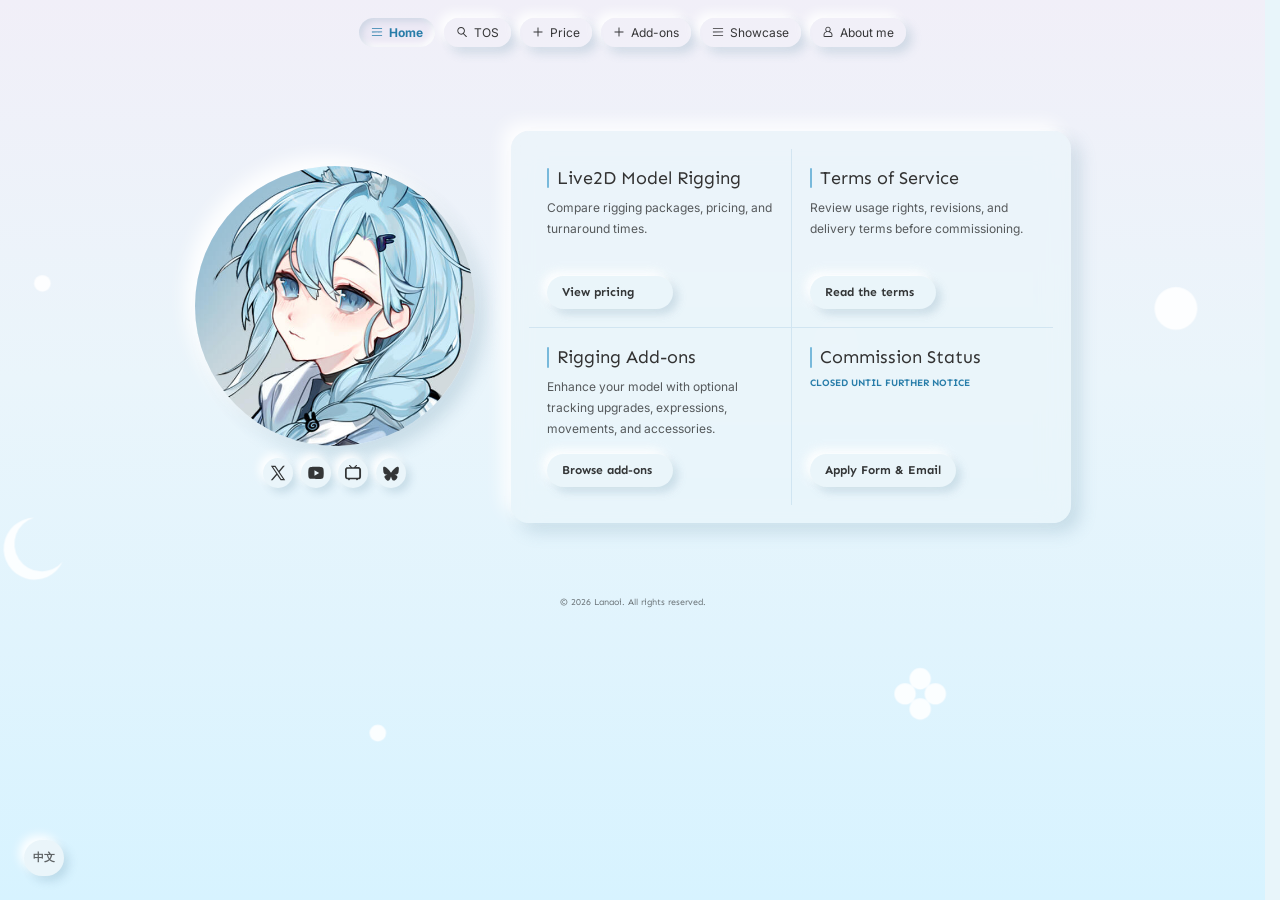
==== commit 8da13e44: "Refine responsive controls and site content" ====
--- a/index.html
+++ b/index.html
@@ -14,7 +14,9 @@
 <body class="home-page">
   <svg xmlns="http://www.w3.org/2000/svg" style="display:none">
     <symbol id="icon-x" viewBox="0 0 40 40"><path d="M36,36l-12.4-18.3,11.6-13.7h-4l-9.4,11-7.5-11H4.2l12,17.7-12.2,14.3h4l9.9-11.7,7.9,11.7h10.2ZM13,6.6l18.2,26.9h-4L9,6.6h4Z"/></symbol>
-    <symbol id="icon-youtube" viewBox="0 0 40 40"><path d="M24.3,27v4.2c0,.9-.3,1.3-.8,1.3-.3,0-.6-.1-.9-.4v-6c.3-.3.6-.4.9-.4C24,25.6,24.3,26.1,24.3,27ZM31.1,27v.9h-1.8V27c0-.9.3-1.4.9-1.4C30.8,25.6,31.1,26.1,31.1,27ZM11.7,22.6h2.1v-1.9H7.6v1.9h2.1v11.4h2ZM17.5,34.1h1.8v-9.9h-1.8v7.6c-.4.6-.8.8-1.1.8-.2,0-.4-.1-.4-.4,0,0,0-.3,0-.7v-7.3h-1.8V32c0,.7.1,1.1.2,1.5.2.5.5.7,1.2.7.6,0,1.3-.4,2-1.2ZM26.1,31.1v-4c0-1-.1-1.6-.2-2-.2-.7-.7-1.1-1.4-1.1-.7,0-1.3.4-1.9,1.1v-4.4h-1.8v13.3h1.8v-1c.6.7,1.2,1.1,1.9,1.1.7,0,1.2-.4,1.4-1.1C26,32.7,26.1,32.1,26.1,31.1ZM32.9,30.9v-.3H31c0,.7,0,1.1,0,1.2-.1.5-.4.7-.8.7-.6,0-.9-.5-.9-1.4v-1.7h3.6v-2.1c0-1.1-.2-1.8-.5-2.3-.5-.7-1.2-1-2.1-1-.9,0-1.6.3-2.1,1-.4.5-.6,1.3-.6,2.3v3.5c0,1.1.2,1.8.6,2.3.5.7,1.2,1,2.2,1,1,0,1.7-.4,2.2-1.1.2-.4.4-.7.4-1.1C32.9,31.9,32.9,31.5,32.9,30.9ZM20.7,12.5V8.3c0-.9-.3-1.4-.9-1.4-.6,0-.9.5-.9,1.4v4.2c0,.9.3,1.4.9,1.4C20.4,14,20.7,13.5,20.7,12.5ZM35.1,27.6c0,3.1-.2,5.5-.5,7-.2.8-.6,1.5-1.2,2-.6.5-1.3.8-2,.9-2.5.3-6.2.4-11.1.4s-8.7-.1-11.1-.4c-.8-.1-1.5-.4-2.1-.9-.6-.5-1-1.2-1.2-2-.3-1.5-.5-3.8-.5-7,0-3.1.2-5.5.5-7,.2-.8.6-1.5,1.2-2,.6-.5,1.3-.9,2.1-.9,2.5-.3,6.2-.4,11.1-.4s8.7.1,11.1.4c.8.1,1.5.4,2.1.9.6.5,1,1.2,1.2,2C34.9,22.1,35.1,24.4,35.1,27.6ZM15.1,2h2l-2.4,8v5.4h-2V10c-.2-1-.6-2.4-1.2-4.3-.5-1.4-.9-2.6-1.3-3.8h2.1l1.4,5.3L15.1,2ZM22.5,8.7v3.5c0,1.1-.2,1.9-.6,2.4-.5.7-1.2,1-2.1,1-.9,0-1.6-.3-2.1-1-.4-.5-.6-1.3-.6-2.4V8.7c0-1.1.2-1.9.6-2.3.5-.7,1.2-1,2.1-1,.9,0,1.6.3,2.1,1C22.3,6.8,22.5,7.6,22.5,8.7ZM29.2,5.4v10h-1.8v-1.1c-.7.8-1.4,1.2-2.1,1.2-.6,0-1-.2-1.2-.7C24,14.5,24,14,24,13.4V5.4h1.8v7.4c0,.4,0,.7,0,.7,0,.3.2.4.4.4.4,0,.7-.3,1.1-.9V5.4Z"/></symbol>
+    <symbol id="icon-youtube" viewBox="0 0 40 40">
+      <path fill-rule="evenodd" d="M36.4 10.3c-.4-1.6-1.7-2.9-3.3-3.3C30.2 6.2 20 6.2 20 6.2S9.8 6.2 6.9 7c-1.6.4-2.9 1.7-3.3 3.3C2.8 13.2 2.8 20 2.8 20s0 6.8.8 9.7c.4 1.6 1.7 2.9 3.3 3.3 2.9.8 13.1.8 13.1.8s10.2 0 13.1-.8c1.6-.4 2.9-1.7 3.3-3.3.8-2.9.8-9.7.8-9.7s0-6.8-.8-9.7ZM16.6 26V14l10.4 6-10.4 6Z"/>
+    </symbol>
     <symbol id="icon-bilibili" viewBox="0 0 40 40"><path d="M37.8,28.4c0,.3-.1.6-.1.8-.2.6-.3,1.2-.6,1.7-.2.4-.5.8-.7,1.2-.2.3-.4.5-.7.7-.2.2-.5.4-.7.5-.5.3-1,.5-1.5.6-.3,0-.6.1-.9.1-.5,0-.9,0-1.4,0-.2,0-.2,0-.2.1,0,.3-.1.7-.3,1-.2.3-.5.6-.8.7-.2.1-.4.2-.7.2-.1,0-.3,0-.4,0-.1,0-.3-.1-.4-.1-.3-.1-.6-.3-.8-.5C27.2,35,27,34.6,27,34.2c0-.1-.1-.2-.2-.2,0,0-.1,0-.1,0-4.5,0-9,0-13.4,0-.1,0-.2,0-.2.2-.1.9-.7,1.6-1.6,1.8-.1,0-.2,0-.3,0-.1,0-.2,0-.3,0-.1,0-.3-.1-.4-.1-.3-.1-.6-.3-.8-.5-.3-.3-.5-.7-.5-1.2C9.1,34,9.1,34,9,34c-.4,0-.8,0-1.3,0-.5,0-1,0-1.4-.2-.7-.2-1.3-.5-1.8-.9-.7-.6-1.2-1.2-1.6-2-.3-.6-.5-1.2-.6-1.8,0-.1,0-.2,0-.3,0-.3-.1-.6-.1-.9,0-3.8,0-7.7,0-11.5,0-1.2,0-2.4,0-3.6,0-.5.1-.9.2-1.4.2-.6.4-1.1.7-1.6.2-.3.4-.6.6-.9.2-.3.5-.5.8-.8.2-.2.5-.4.7-.5C5.6,7.4,6,7.2,6.4,7.1,6.9,7,7.4,7,7.9,7c.5,0,1,0,1.5,0,.2,0,.4,0,.6,0,.2,0,.3,0,.5,0,.2,0,.5,0,.7,0,.5,0,1,0,1.5,0,.2,0,.4,0,.5,0,.1,0,.2,0,.4,0,.1,0,.2,0,.3,0,.2,0,.4,0,.6,0,0-.1-.1-.1-.1-.1C14,6.6,13.7,6.3,13.4,6c-.3-.3-.5-.5-.8-.8C12.4,5,12.2,4.8,12,4.6c-.2-.2-.5-.5-.7-.7-.4-.5-.3-1.2.2-1.6.2-.1.4-.2.5-.3.1,0,.3,0,.4,0,.2.1.4.2.6.3.2.2.4.4.5.5.4.4.9.9,1.3,1.3.5.5.9.9,1.4,1.4.3.3.5.5.8.8.2.2.4.4.6.6,0,0,.1.1.2.1.4,0,.8,0,1.2,0,.4,0,.7,0,1.1,0,.3,0,.7,0,1,0,.3,0,.6,0,.9,0,.1,0,.3,0,.4-.1.2-.2.3-.3.5-.5.5-.5.9-.9,1.4-1.4C24.6,4.7,25,4.3,25.3,4c.5-.5,1-1,1.4-1.5C27,2.3,27.3,2.1,27.6,2c.1,0,.2,0,.4,0,.3.1.6.3.8.6C29,2.9,29,3.2,28.9,3.6c-.1.3-.3.5-.5.7-.4.4-.8.8-1.1,1.1-.4.4-.9.9-1.3,1.3-.1.1-.1.1-.1.2.1,0,.2,0,.2,0,.3,0,.6,0,.9,0,.2,0,.4,0,.6,0,.3,0,.6,0,.8,0,.5,0,1,0,1.5,0,.3,0,.5,0,.8,0,.1,0,.3,0,.4,0,.3,0,.6,0,.9,0,.3,0,.6,0,.9,0,.5,0,1,.2,1.4.4.4.2.8.5,1.2.8.3.2.5.5.8.8.5.6.8,1.2,1.1,1.9.2.5.3,1.1.4,1.6,0,.1,0,.2.1.4,0,5,0,10.1,0,15.1C37.9,28.2,37.8,28.3,37.8,28.4ZM33.3,11.4c-.2-.3-.5-.5-.8-.7-.3-.1-.6-.2-.9-.2-3.9,0-7.8,0-11.6,0,0,0,0,0,0,0-.9,0-1.8,0-2.8,0-3,0-6,0-8.9,0-.5,0-1,.2-1.4.5-.5.5-.8,1.1-.8,1.8,0,5,0,9.9,0,14.9,0,.3,0,.6.1.9.1.3.2.5.3.8.1.2.3.4.5.6.2.1.4.3.6.3.3.1.6.1.9.1,2,0,4,0,6,0,.7,0,1.5,0,2.2,0,1.5,0,3.1,0,4.6,0,2,0,4,0,6.1,0,1.5,0,2.9,0,4.4,0,.4,0,.8-.2,1.1-.5.4-.3.6-.8.7-1.2.1-.3.1-.6.1-.9,0-4.9,0-9.8,0-14.8C33.8,12.4,33.7,11.9,33.3,11.4Z"/></symbol>
     <symbol id="icon-bluesky" viewBox="0 0 40 40"><path d="M20,19.7c-1.6-3.1-5.9-8.8-9.9-11.6C6.2,5.4,4.8,5.9,3.8,6.3,2.7,6.8,2.5,8.5,2.5,9.5s.6,8.2.9,9.4c1.2,4,5.4,5.3,9.3,4.9.2,0,.4-.1.6-.1-.2,0-.4.1-.6.1C7,24.7,1.9,26.8,8.6,34.2c7.3,7.6,10-1.6,11.4-6.3,1.4,4.7,3,13.5,11.3,6.3,6.2-6.3,1.7-9.5-4-10.3-.2,0-.4,0-.6-.1.2,0,.4.1.6.1,3.9.4,8.1-.9,9.3-4.9.4-1.2.9-8.4.9-9.4s-.2-2.7-1.3-3.2c-1-.4-2.4-.9-6.3,1.8C25.9,10.9,21.6,16.7,20,19.7Z"/></symbol>
     <symbol id="icon-link" viewBox="0 0 40 40"><path d="M36.5,12.7c0,.7-.7,1.1-1.3.8l-3-2.9-11.1,11.1c-.4.3-.8.5-1.3.2-.3-.1-1.6-1.5-1.8-1.7-.2-.3-.2-.7,0-1,3.3-3.5,7.8-7.8,11.2-11.2,0,0,0,0,.1,0h0c0,0-3.1-3.2-3.1-3.2-.4-.5,0-1.2.5-1.2h9.2c.3.2.5.4.5.8v8.6ZM20.9,9.1h-12.4c-1.5.2-2.5,1.3-2.6,2.8v18.5c0,1.3.9,2.5,2.3,2.7,6.8.2,13.6,0,20.4,0,1.5,0,2.6-1,2.8-2.5v-10.7c.2-1.4,2.1-1.5,2.4,0v10.8c-.2,2.6-2.4,4.7-4.9,4.8H8.4c-2.6-.2-4.7-2.3-4.9-4.9V11.7c.2-2.7,2.2-5,5-5h12.3c1.5.2,1.5,2.2,0,2.4Z"/></symbol>
@@ -34,6 +36,7 @@
         <a href="addons.html"><svg><use href="#icon-plus"></use></svg> <span data-i18n="nav.addons">Add-ons</span></a>
         <a href="showcase.html"><svg><use href="#icon-menu"></use></svg> <span data-i18n="nav.showcase">Showcase</span></a>
         <a href="about.html"><svg><use href="#icon-user"></use></svg> <span data-i18n="nav.about">About me</span></a>
+        <button class="lang-toggle" id="langToggle">中文</button>
       </nav>
     </header>
 
@@ -79,7 +82,6 @@
 
     <footer class="site-footer"><p data-i18n="footer">&copy; 2026 Lanaoi. All rights reserved.</p></footer>
   </div>
-  <button class="lang-toggle" id="langToggle">中文</button>
   <button class="back-to-top" id="backToTop" aria-label="Back to top">&uarr;</button>
   <script>var b=document.getElementById('backToTop');function c(){b.classList.toggle('visible',window.scrollY>300)}window.addEventListener('scroll',c);window.addEventListener('pageshow',c);c();b.addEventListener('click',function(){window.scrollTo({top:0,behavior:'smooth'})});document.addEventListener('contextmenu',function(e){if(e.target.closest('.profile-avatar'))e.preventDefault()});document.addEventListener('dragstart',function(e){if(e.target.closest('.profile-avatar'))e.preventDefault()});</script>
   <script src="js/lang.js"></script>
--- a/css/style.css
+++ b/css/style.css
@@ -1852,8 +1852,14 @@
   }
 
   .lang-toggle {
-    bottom: 1.25rem;
-    left: 1.25rem;
+    position: static;
+    flex: 0 0 auto;
+    order: 2;
+    margin: 0.75rem auto 0;
+  }
+
+  .nav-pills .lang-toggle {
+    width: fit-content;
   }
 
   .home-card {
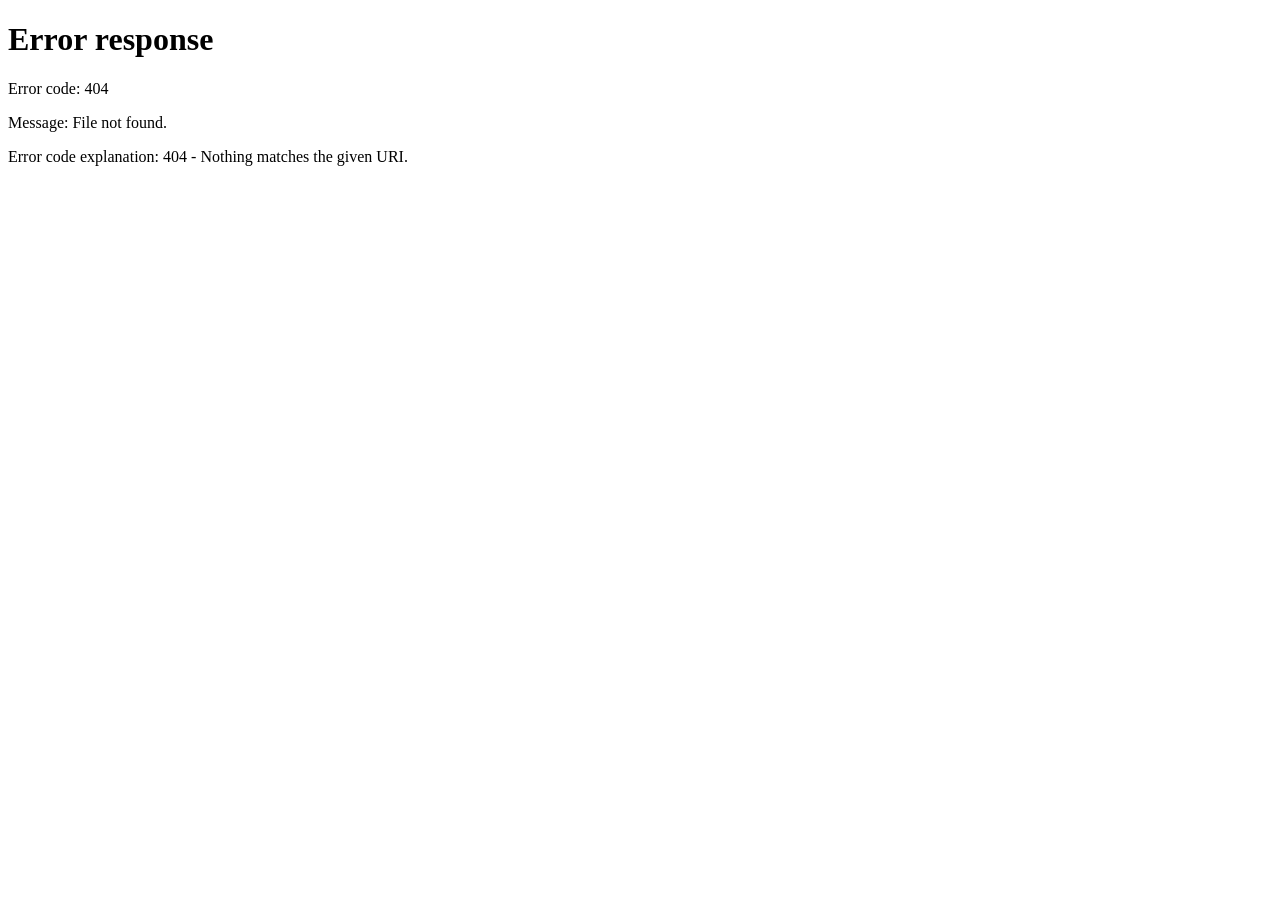
==== commit e2a80b46: "Use extensionless page routes" ====
--- a/index.html
+++ b/index.html
@@ -4,86 +4,14 @@
   <meta charset="utf-8" />
   <meta name="viewport" content="width=device-width, initial-scale=1" />
   <title>Lanaoi Commissions</title>
-  <meta name="description" content="Live2D Rigging Commission" />
-  <link rel="preconnect" href="https://fonts.googleapis.com" />
-  <link rel="preconnect" href="https://fonts.gstatic.com" crossorigin />
-  <link href="https://fonts.googleapis.com/css2?display=swap&family=Sen:wght@400;700&family=Inter:wght@300;400" rel="stylesheet" />
-  <link rel="icon" type="image/png" href="images/favicon.png" />
-  <link rel="stylesheet" href="css/style.css" />
+  <link rel="canonical" href="https://lanaoi.com/home" />
+  <script>
+    var homePath=window.location.protocol==="file:"?"home.html":"home";
+    window.location.replace(homePath);
+  </script>
 </head>
-<body class="home-page">
-  <svg xmlns="http://www.w3.org/2000/svg" style="display:none">
-    <symbol id="icon-x" viewBox="0 0 40 40"><path d="M36,36l-12.4-18.3,11.6-13.7h-4l-9.4,11-7.5-11H4.2l12,17.7-12.2,14.3h4l9.9-11.7,7.9,11.7h10.2ZM13,6.6l18.2,26.9h-4L9,6.6h4Z"/></symbol>
-    <symbol id="icon-youtube" viewBox="0 0 40 40">
-      <path fill-rule="evenodd" d="M36.4 10.3c-.4-1.6-1.7-2.9-3.3-3.3C30.2 6.2 20 6.2 20 6.2S9.8 6.2 6.9 7c-1.6.4-2.9 1.7-3.3 3.3C2.8 13.2 2.8 20 2.8 20s0 6.8.8 9.7c.4 1.6 1.7 2.9 3.3 3.3 2.9.8 13.1.8 13.1.8s10.2 0 13.1-.8c1.6-.4 2.9-1.7 3.3-3.3.8-2.9.8-9.7.8-9.7s0-6.8-.8-9.7ZM16.6 26V14l10.4 6-10.4 6Z"/>
-    </symbol>
-    <symbol id="icon-bilibili" viewBox="0 0 40 40"><path d="M37.8,28.4c0,.3-.1.6-.1.8-.2.6-.3,1.2-.6,1.7-.2.4-.5.8-.7,1.2-.2.3-.4.5-.7.7-.2.2-.5.4-.7.5-.5.3-1,.5-1.5.6-.3,0-.6.1-.9.1-.5,0-.9,0-1.4,0-.2,0-.2,0-.2.1,0,.3-.1.7-.3,1-.2.3-.5.6-.8.7-.2.1-.4.2-.7.2-.1,0-.3,0-.4,0-.1,0-.3-.1-.4-.1-.3-.1-.6-.3-.8-.5C27.2,35,27,34.6,27,34.2c0-.1-.1-.2-.2-.2,0,0-.1,0-.1,0-4.5,0-9,0-13.4,0-.1,0-.2,0-.2.2-.1.9-.7,1.6-1.6,1.8-.1,0-.2,0-.3,0-.1,0-.2,0-.3,0-.1,0-.3-.1-.4-.1-.3-.1-.6-.3-.8-.5-.3-.3-.5-.7-.5-1.2C9.1,34,9.1,34,9,34c-.4,0-.8,0-1.3,0-.5,0-1,0-1.4-.2-.7-.2-1.3-.5-1.8-.9-.7-.6-1.2-1.2-1.6-2-.3-.6-.5-1.2-.6-1.8,0-.1,0-.2,0-.3,0-.3-.1-.6-.1-.9,0-3.8,0-7.7,0-11.5,0-1.2,0-2.4,0-3.6,0-.5.1-.9.2-1.4.2-.6.4-1.1.7-1.6.2-.3.4-.6.6-.9.2-.3.5-.5.8-.8.2-.2.5-.4.7-.5C5.6,7.4,6,7.2,6.4,7.1,6.9,7,7.4,7,7.9,7c.5,0,1,0,1.5,0,.2,0,.4,0,.6,0,.2,0,.3,0,.5,0,.2,0,.5,0,.7,0,.5,0,1,0,1.5,0,.2,0,.4,0,.5,0,.1,0,.2,0,.4,0,.1,0,.2,0,.3,0,.2,0,.4,0,.6,0,0-.1-.1-.1-.1-.1C14,6.6,13.7,6.3,13.4,6c-.3-.3-.5-.5-.8-.8C12.4,5,12.2,4.8,12,4.6c-.2-.2-.5-.5-.7-.7-.4-.5-.3-1.2.2-1.6.2-.1.4-.2.5-.3.1,0,.3,0,.4,0,.2.1.4.2.6.3.2.2.4.4.5.5.4.4.9.9,1.3,1.3.5.5.9.9,1.4,1.4.3.3.5.5.8.8.2.2.4.4.6.6,0,0,.1.1.2.1.4,0,.8,0,1.2,0,.4,0,.7,0,1.1,0,.3,0,.7,0,1,0,.3,0,.6,0,.9,0,.1,0,.3,0,.4-.1.2-.2.3-.3.5-.5.5-.5.9-.9,1.4-1.4C24.6,4.7,25,4.3,25.3,4c.5-.5,1-1,1.4-1.5C27,2.3,27.3,2.1,27.6,2c.1,0,.2,0,.4,0,.3.1.6.3.8.6C29,2.9,29,3.2,28.9,3.6c-.1.3-.3.5-.5.7-.4.4-.8.8-1.1,1.1-.4.4-.9.9-1.3,1.3-.1.1-.1.1-.1.2.1,0,.2,0,.2,0,.3,0,.6,0,.9,0,.2,0,.4,0,.6,0,.3,0,.6,0,.8,0,.5,0,1,0,1.5,0,.3,0,.5,0,.8,0,.1,0,.3,0,.4,0,.3,0,.6,0,.9,0,.3,0,.6,0,.9,0,.5,0,1,.2,1.4.4.4.2.8.5,1.2.8.3.2.5.5.8.8.5.6.8,1.2,1.1,1.9.2.5.3,1.1.4,1.6,0,.1,0,.2.1.4,0,5,0,10.1,0,15.1C37.9,28.2,37.8,28.3,37.8,28.4ZM33.3,11.4c-.2-.3-.5-.5-.8-.7-.3-.1-.6-.2-.9-.2-3.9,0-7.8,0-11.6,0,0,0,0,0,0,0-.9,0-1.8,0-2.8,0-3,0-6,0-8.9,0-.5,0-1,.2-1.4.5-.5.5-.8,1.1-.8,1.8,0,5,0,9.9,0,14.9,0,.3,0,.6.1.9.1.3.2.5.3.8.1.2.3.4.5.6.2.1.4.3.6.3.3.1.6.1.9.1,2,0,4,0,6,0,.7,0,1.5,0,2.2,0,1.5,0,3.1,0,4.6,0,2,0,4,0,6.1,0,1.5,0,2.9,0,4.4,0,.4,0,.8-.2,1.1-.5.4-.3.6-.8.7-1.2.1-.3.1-.6.1-.9,0-4.9,0-9.8,0-14.8C33.8,12.4,33.7,11.9,33.3,11.4Z"/></symbol>
-    <symbol id="icon-bluesky" viewBox="0 0 40 40"><path d="M20,19.7c-1.6-3.1-5.9-8.8-9.9-11.6C6.2,5.4,4.8,5.9,3.8,6.3,2.7,6.8,2.5,8.5,2.5,9.5s.6,8.2.9,9.4c1.2,4,5.4,5.3,9.3,4.9.2,0,.4-.1.6-.1-.2,0-.4.1-.6.1C7,24.7,1.9,26.8,8.6,34.2c7.3,7.6,10-1.6,11.4-6.3,1.4,4.7,3,13.5,11.3,6.3,6.2-6.3,1.7-9.5-4-10.3-.2,0-.4,0-.6-.1.2,0,.4.1.6.1,3.9.4,8.1-.9,9.3-4.9.4-1.2.9-8.4.9-9.4s-.2-2.7-1.3-3.2c-1-.4-2.4-.9-6.3,1.8C25.9,10.9,21.6,16.7,20,19.7Z"/></symbol>
-    <symbol id="icon-link" viewBox="0 0 40 40"><path d="M36.5,12.7c0,.7-.7,1.1-1.3.8l-3-2.9-11.1,11.1c-.4.3-.8.5-1.3.2-.3-.1-1.6-1.5-1.8-1.7-.2-.3-.2-.7,0-1,3.3-3.5,7.8-7.8,11.2-11.2,0,0,0,0,.1,0h0c0,0-3.1-3.2-3.1-3.2-.4-.5,0-1.2.5-1.2h9.2c.3.2.5.4.5.8v8.6ZM20.9,9.1h-12.4c-1.5.2-2.5,1.3-2.6,2.8v18.5c0,1.3.9,2.5,2.3,2.7,6.8.2,13.6,0,20.4,0,1.5,0,2.6-1,2.8-2.5v-10.7c.2-1.4,2.1-1.5,2.4,0v10.8c-.2,2.6-2.4,4.7-4.9,4.8H8.4c-2.6-.2-4.7-2.3-4.9-4.9V11.7c.2-2.7,2.2-5,5-5h12.3c1.5.2,1.5,2.2,0,2.4Z"/></symbol>
-    <symbol id="icon-arrow-right" viewBox="0 0 40 40"><path d="M34.1,19.9c0,.3-.1.3-.1.4L21.3,33.1c-.1.1-.1.1-.4.1-.3,0-.3-.1-.4-.1L19,31.6c-.1-.1-.1-.1-.1-.4s.1-.3.1-.4l9.2-9.2H5.8c-.1,0-.2,0-.2,0,0,0,0,0,0,0-.1-.1-.1-.2-.1-.4v-2.5c0-.2.1-.4.1-.5,0,0,.1,0,.2,0h22.4L19,9c-.1-.1-.1-.1-.1-.4,0-.3.1-.3.1-.4l1.5-1.5c.1-.1.1-.1.4-.1.3,0,.3.1.4.1L34,19.5C34,19.6,34.1,19.6,34.1,19.9Z"/></symbol>
-    <symbol id="icon-user" viewBox="0 0 40 40"><path d="M31.6,36.5H8.4c-1.7,0-3.1-1.4-3.1-3.1v-4.6c0-3.8,1.8-6.9,5.2-9,1.1-.7,2.4-1.2,3.8-1.6-.8-.7-1.5-1.5-2-2.4-.8-1.3-1.2-2.9-1.2-4.4,0-4.9,4-8.9,8.9-8.9s8.9,4,8.9,8.9c0,1.6-.4,3.1-1.2,4.4-.5.9-1.2,1.7-2,2.4,1.4.4,2.7,1,3.8,1.6,3.4,2,5.2,5.1,5.2,9v4.6C34.7,35.1,33.3,36.5,31.6,36.5ZM20,5.4c-3.3,0-6,2.7-6,6s2.7,6,6,6,6-2.7,6-6S23.3,5.4,20,5.4ZM8.2,28.8v4.6c0,.1.1.2.2.2h23.2c.1,0,.2-.1.2-.2v-4.6c0-3-1.4-5.2-4.2-6.7-2-1.1-4.9-1.8-7.7-1.8C15.6,20.3,8.2,22.1,8.2,28.8Z"/></symbol>
-    <symbol id="icon-menu" viewBox="0 0 40 40"><path d="M3,32.2v-1.6c0-.3.2-.5.5-.5l33-.1c.3,0,.5.2.5.5v1.6c0,.3-.2.5-.5.5l-33,.1C3.2,32.7,3,32.5,3,32.2ZM3,20.8v-1.6c0-.3.2-.5.5-.5l33-.1c.3,0,.5.2.5.5v1.6c0,.3-.2.5-.5.5l-33,.1C3.2,21.3,3,21.1,3,20.8ZM3,9.5V7.9c0-.3.2-.5.5-.5l33-.1c.3,0,.5.2.5.5v1.6c0,.3-.2.5-.5.5L3.5,10C3.2,10,3,9.8,3,9.5Z"/></symbol>
-    <symbol id="icon-plus" viewBox="0 0 40 40"><path d="M34.5,21.6H21.6v12.9c0,.3-.2.5-.5.5h-2.2c-.3,0-.5-.2-.5-.5V21.6H5.5c-.3,0-.5-.2-.5-.5v-2.2c0-.3.2-.5.5-.5h12.9V5.5c0-.3.2-.5.5-.5h2.2c.3,0,.5.2.5.5v12.9h12.9c.3,0,.5.2.5.5v2.2C35,21.4,34.8,21.6,34.5,21.6Z"/></symbol>
-    <symbol id="icon-search" viewBox="0 0 40 40"><path d="M35.8,36.5l-.1.1c-.6.6-1.6.6-2.3,0l-9.7-9.7c-1.9,1.2-4.2,1.9-6.6,1.9-7,0-12.7-5.7-12.7-12.7S9.9,3.4,17,3.4s12.7,5.7,12.7,12.7c0,3.4-1.3,6.4-3.4,8.7l9.5,9.5C36.4,34.9,36.4,35.9,35.8,36.5ZM17,6.5c-5.3,0-9.6,4.3-9.6,9.6s4.3,9.6,9.6,9.6,9.6-4.3,9.6-9.6S22.2,6.5,17,6.5Z"/></symbol>
-  </svg>
-
-  <div class="site-wrapper">
-    <header class="site-header">
-      <nav class="nav-pills">
-        <a href="index.html" class="active"><svg><use href="#icon-menu"></use></svg> <span data-i18n="nav.home">Home</span></a>
-        <a href="tos.html"><svg><use href="#icon-search"></use></svg> <span data-i18n="nav.tos">TOS</span></a>
-        <a href="price.html"><svg><use href="#icon-plus"></use></svg> <span data-i18n="nav.price">Price</span></a>
-        <a href="addons.html"><svg><use href="#icon-plus"></use></svg> <span data-i18n="nav.addons">Add-ons</span></a>
-        <a href="showcase.html"><svg><use href="#icon-menu"></use></svg> <span data-i18n="nav.showcase">Showcase</span></a>
-        <a href="about.html"><svg><use href="#icon-user"></use></svg> <span data-i18n="nav.about">About me</span></a>
-        <button class="lang-toggle" id="langToggle">中文</button>
-      </nav>
-    </header>
-
-    <section>
-      <div class="home-card">
-        <div class="profile-col">
-          <img class="profile-avatar" src="images/image06.jpg" alt="Art by @c0m3_as_y0u_ar3" draggable="false" />
-          <div class="social-icons" style="margin-top:1rem">
-            <a href="https://twitter.com/Lanaoi719" target="_blank" rel="noopener noreferrer" aria-label="X"><svg><use href="#icon-x"></use></svg></a>
-            <a href="https://youtube.com/@Lanaoi719?si=DncUWFIbH9h5uzIj" target="_blank" rel="noopener noreferrer" aria-label="YouTube"><svg><use href="#icon-youtube"></use></svg></a>
-            <a href="https://space.bilibili.com/1474270?spm_id_from=333.1007.0.0" target="_blank" rel="noopener noreferrer" aria-label="Bilibili"><svg><use href="#icon-bilibili"></use></svg></a>
-            <a href="https://bsky.app/profile/lanaoi.bsky.social" target="_blank" rel="noopener noreferrer" aria-label="Bluesky"><svg><use href="#icon-bluesky"></use></svg></a>
-          </div>
-        </div>
-        <div class="home-info-panel">
-          <div class="home-info-column">
-            <div class="home-info-group">
-              <h2 class="section-title" data-i18n="home.rigging">Live2D Model Rigging</h2>
-              <p class="description" data-i18n="home.riggingdesc">Compare rigging packages, pricing, and turnaround times.</p>
-              <a class="btn-pill" href="price.html"><span data-i18n="home.viewpricing">View pricing</span></a>
-            </div>
-            <div class="home-info-group">
-              <h2 class="section-title" data-i18n="home.addons">Rigging Add-ons</h2>
-              <p class="description" data-i18n="home.addonsdesc">Enhance your model with optional tracking upgrades, expressions, movements, and accessories.</p>
-              <a class="btn-pill" href="addons.html"><span data-i18n="home.viewaddons">Browse add-ons</span></a>
-            </div>
-          </div>
-          <div class="home-info-column">
-            <div class="home-info-group">
-              <h2 class="section-title" data-i18n="home.tos">Terms of Service</h2>
-              <p class="description" data-i18n="home.tosread">Review usage rights, revisions, and delivery terms before commissioning.</p>
-              <a class="btn-pill" href="tos.html"><span data-i18n="home.readtos">Read the terms</span></a>
-            </div>
-            <div class="home-info-group">
-              <h2 class="section-title" data-i18n="home.status">Commission Status</h2>
-              <p class="home-status" data-i18n="home.closed">Closed until further notice</p>
-              <a class="btn-pill" href="https://docs.google.com/document/d/1G4-PSo_Z0kgheVoslMBqGuM0feuA8CiakIXGIeb2uQw/edit?usp=drive_link" target="_blank" rel="noopener noreferrer"><span data-i18n="home.apply">Apply Form &amp; Email</span></a>
-            </div>
-          </div>
-        </div>
-      </div>
-    </section>
-
-    <footer class="site-footer"><p data-i18n="footer">&copy; 2026 Lanaoi. All rights reserved.</p></footer>
-  </div>
-  <button class="back-to-top" id="backToTop" aria-label="Back to top">&uarr;</button>
-  <script>var b=document.getElementById('backToTop');function c(){b.classList.toggle('visible',window.scrollY>300)}window.addEventListener('scroll',c);window.addEventListener('pageshow',c);c();b.addEventListener('click',function(){window.scrollTo({top:0,behavior:'smooth'})});document.addEventListener('contextmenu',function(e){if(e.target.closest('.profile-avatar'))e.preventDefault()});document.addEventListener('dragstart',function(e){if(e.target.closest('.profile-avatar'))e.preventDefault()});</script>
-  <script src="js/lang.js"></script>
+<body>
+  <p><a id="homeLink" href="home">Continue to home</a></p>
+  <script>if(window.location.protocol==="file:")document.getElementById("homeLink").href="home.html";</script>
 </body>
-</html>
+</html>
